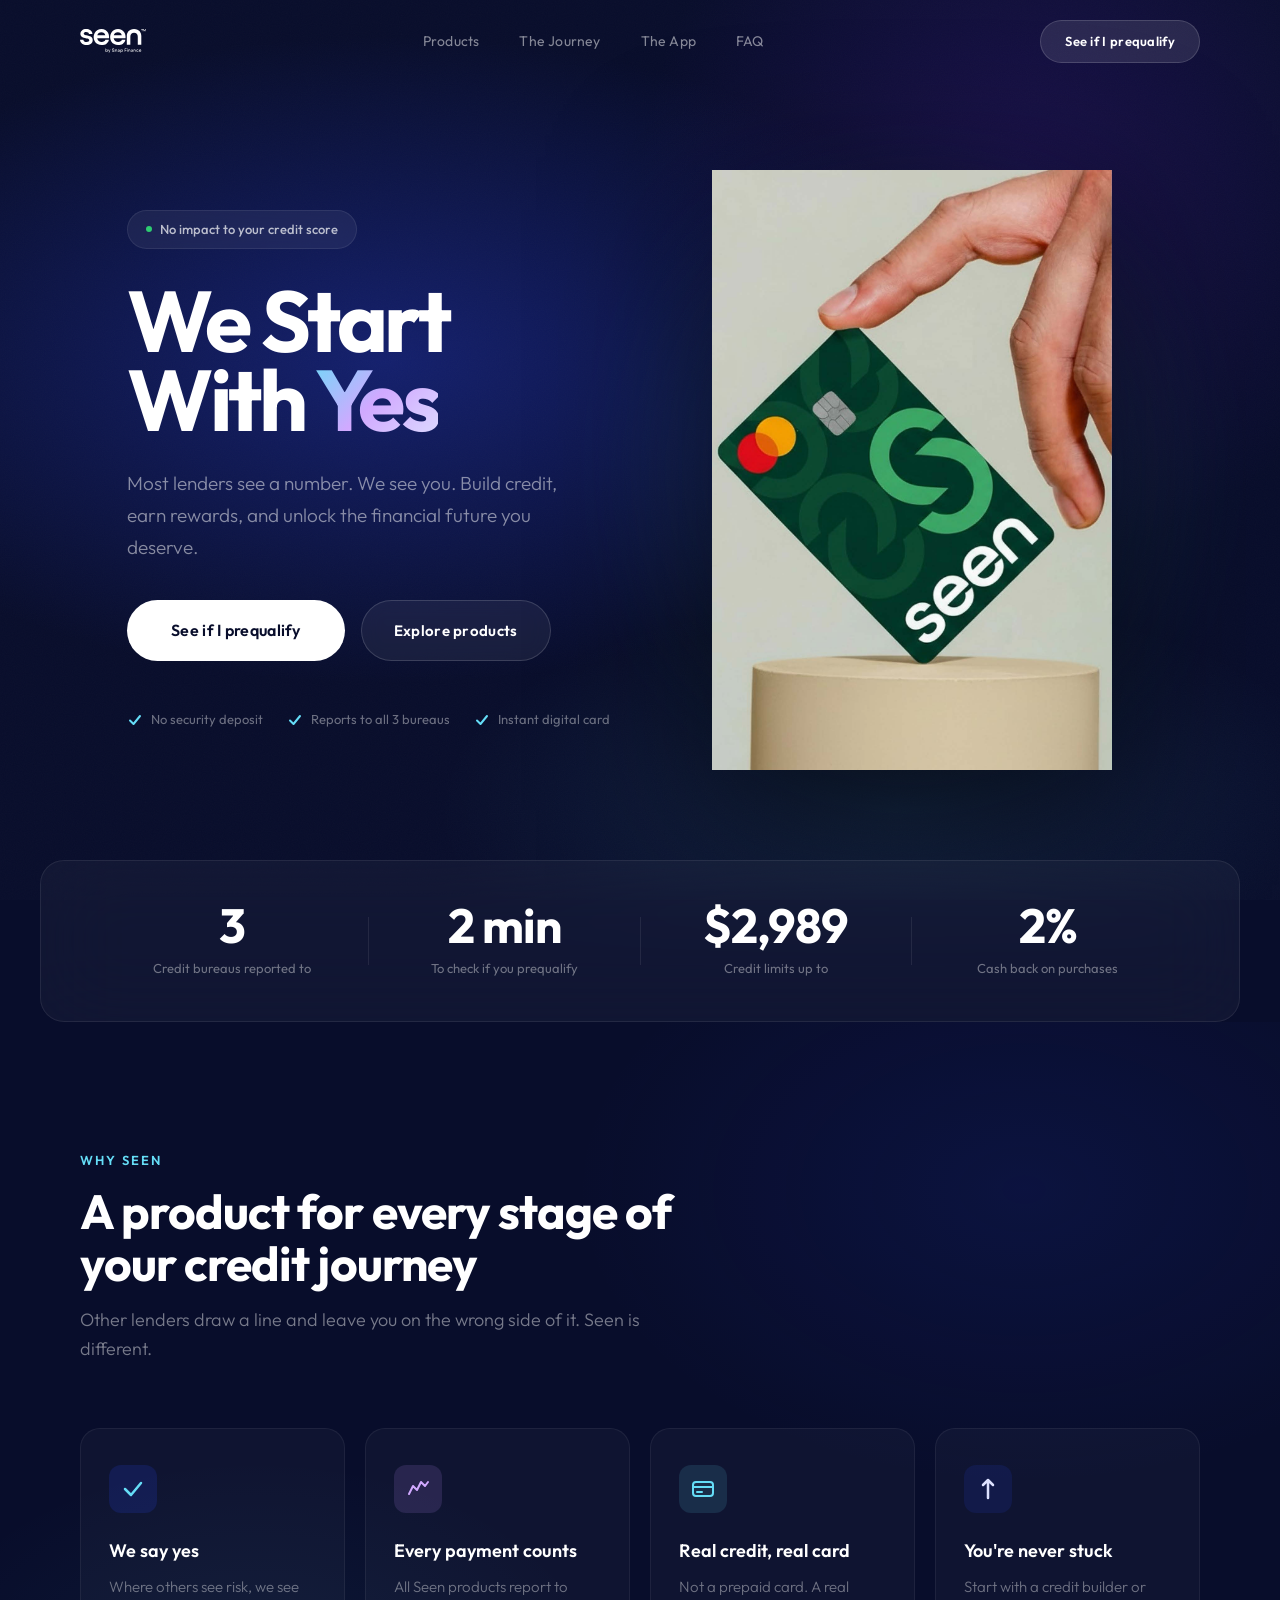
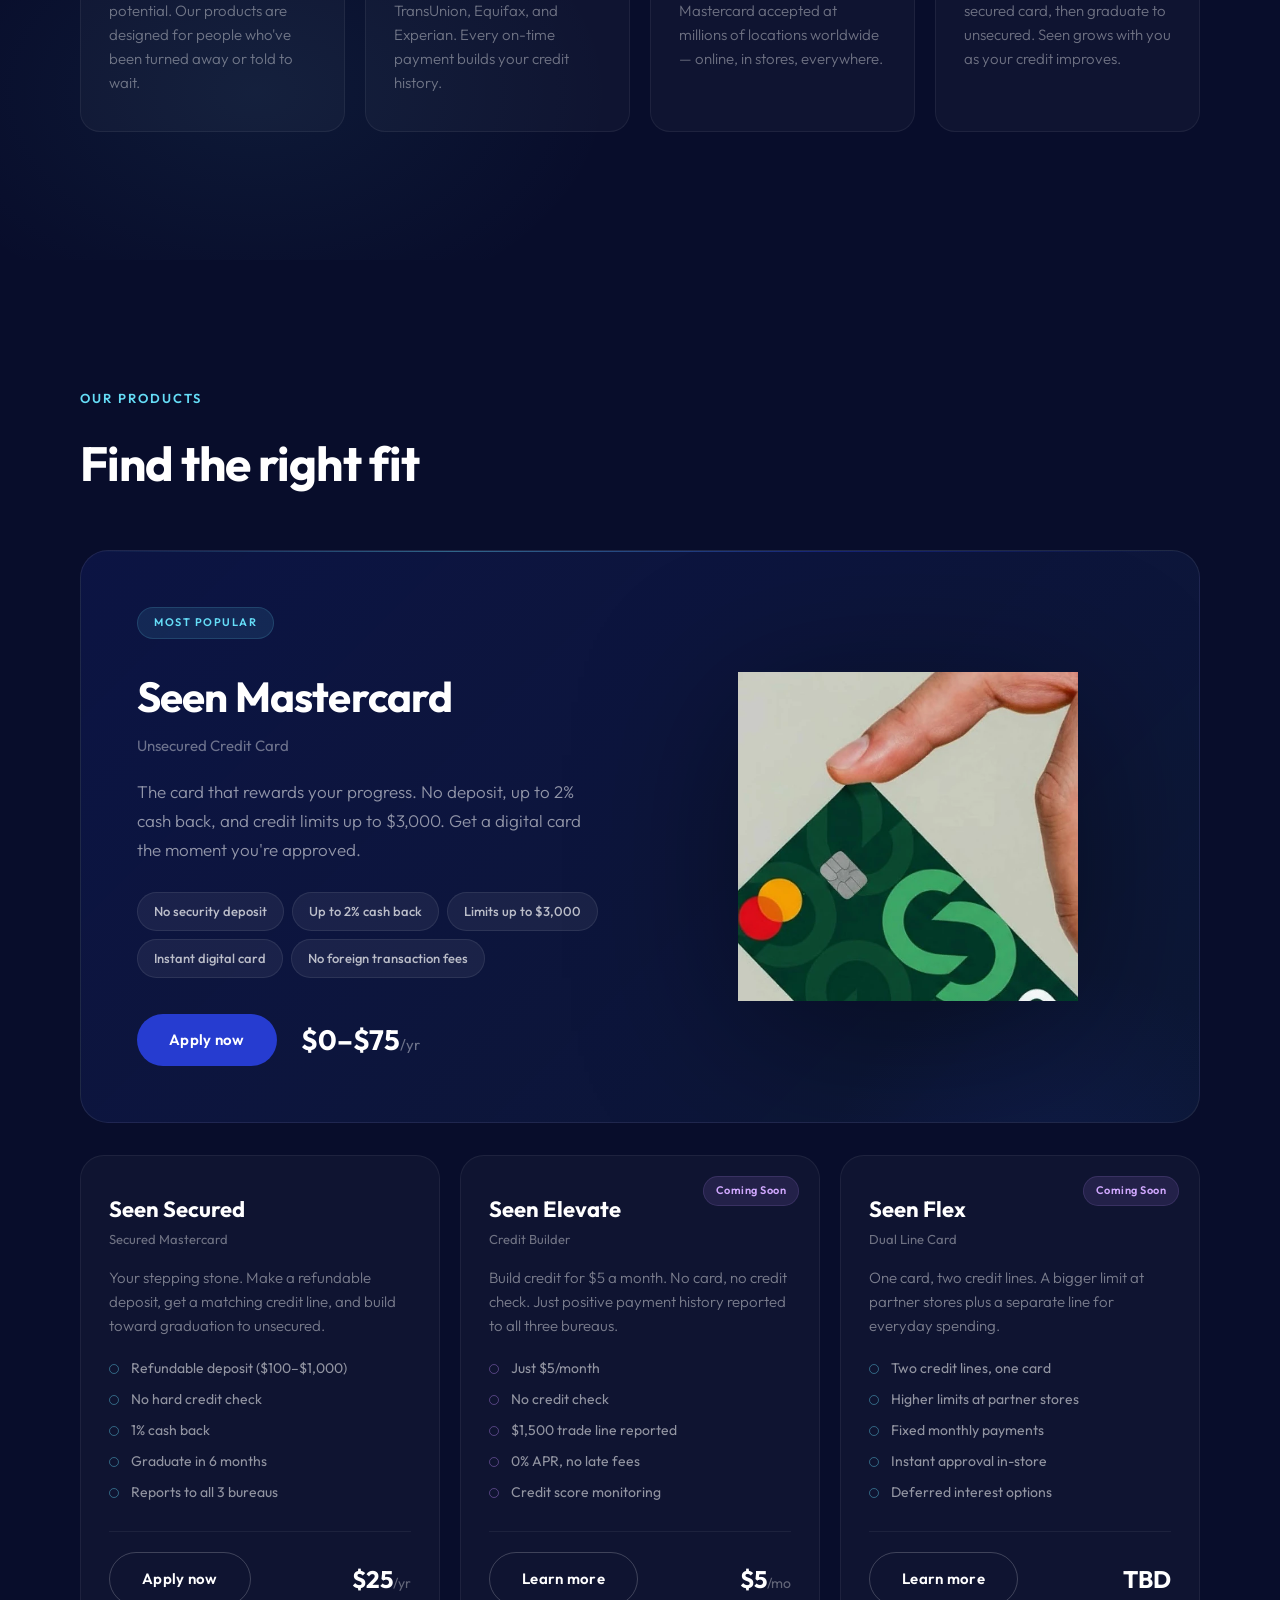
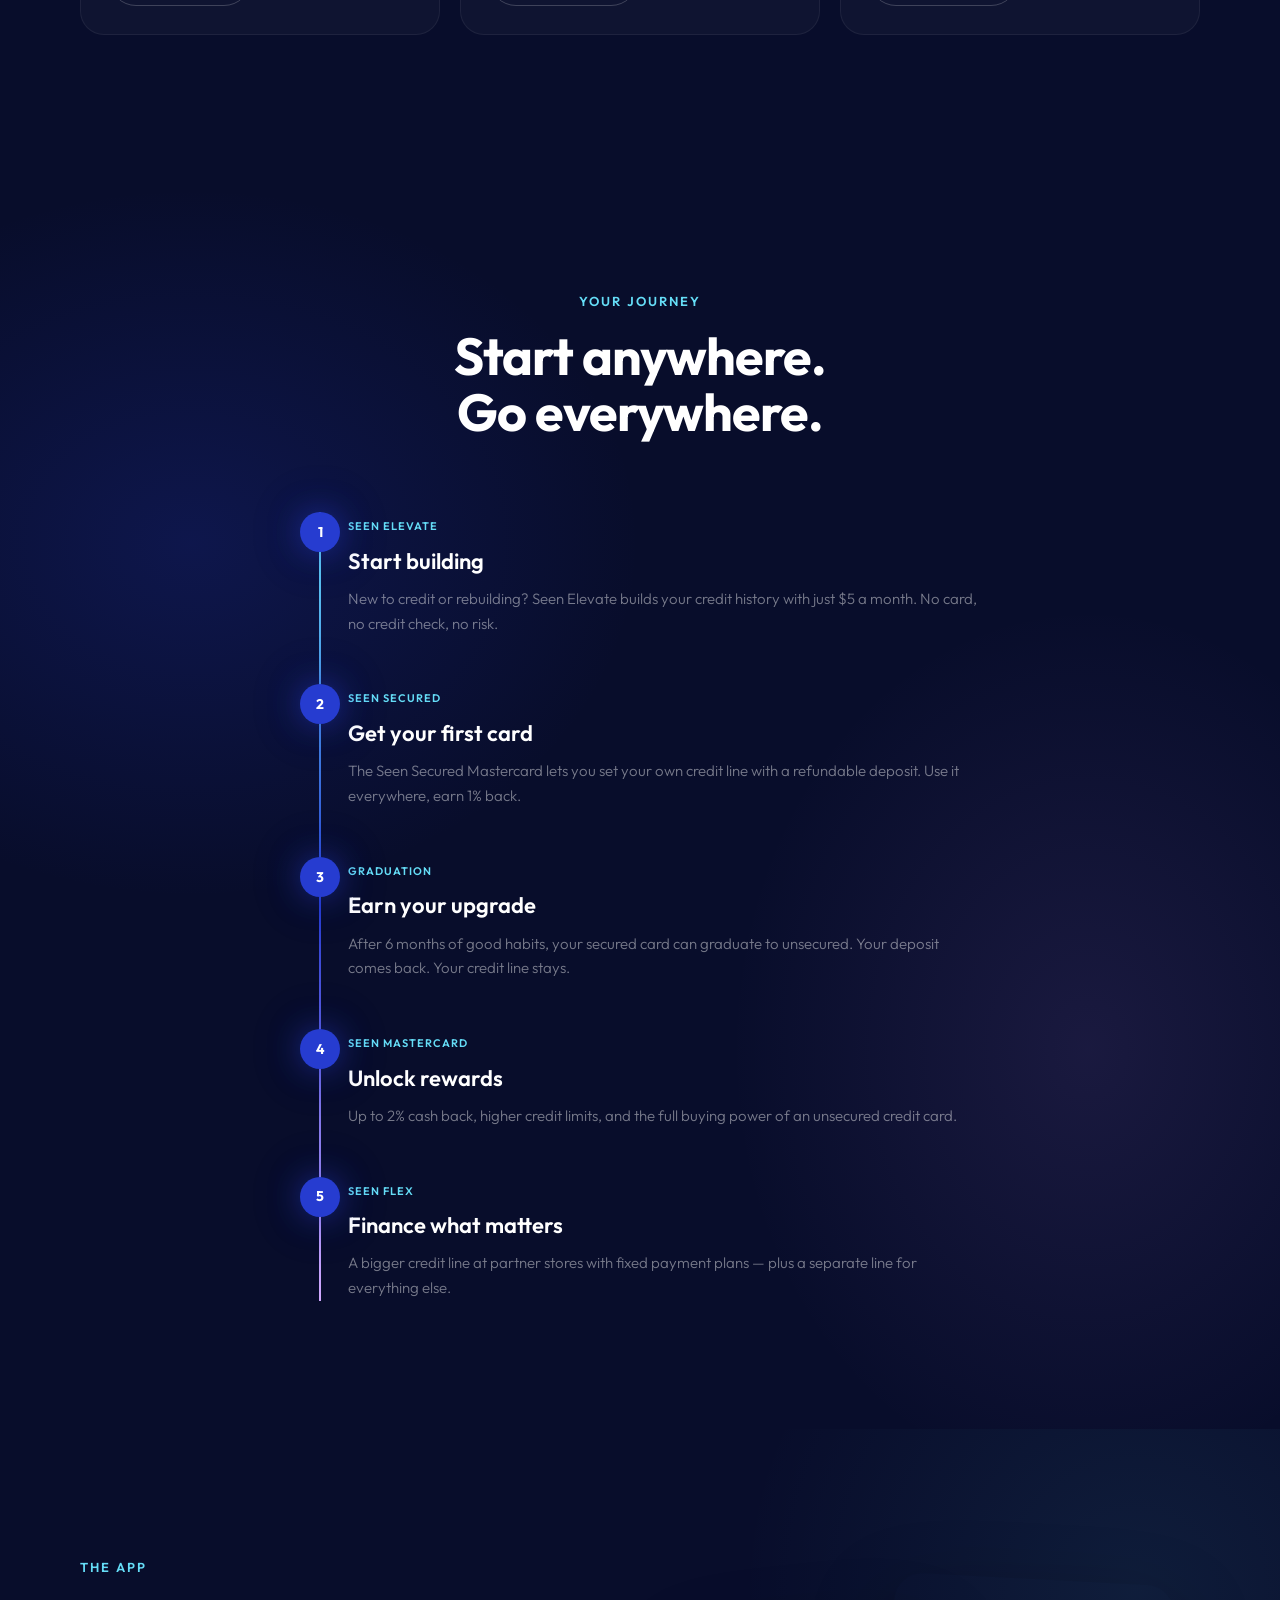
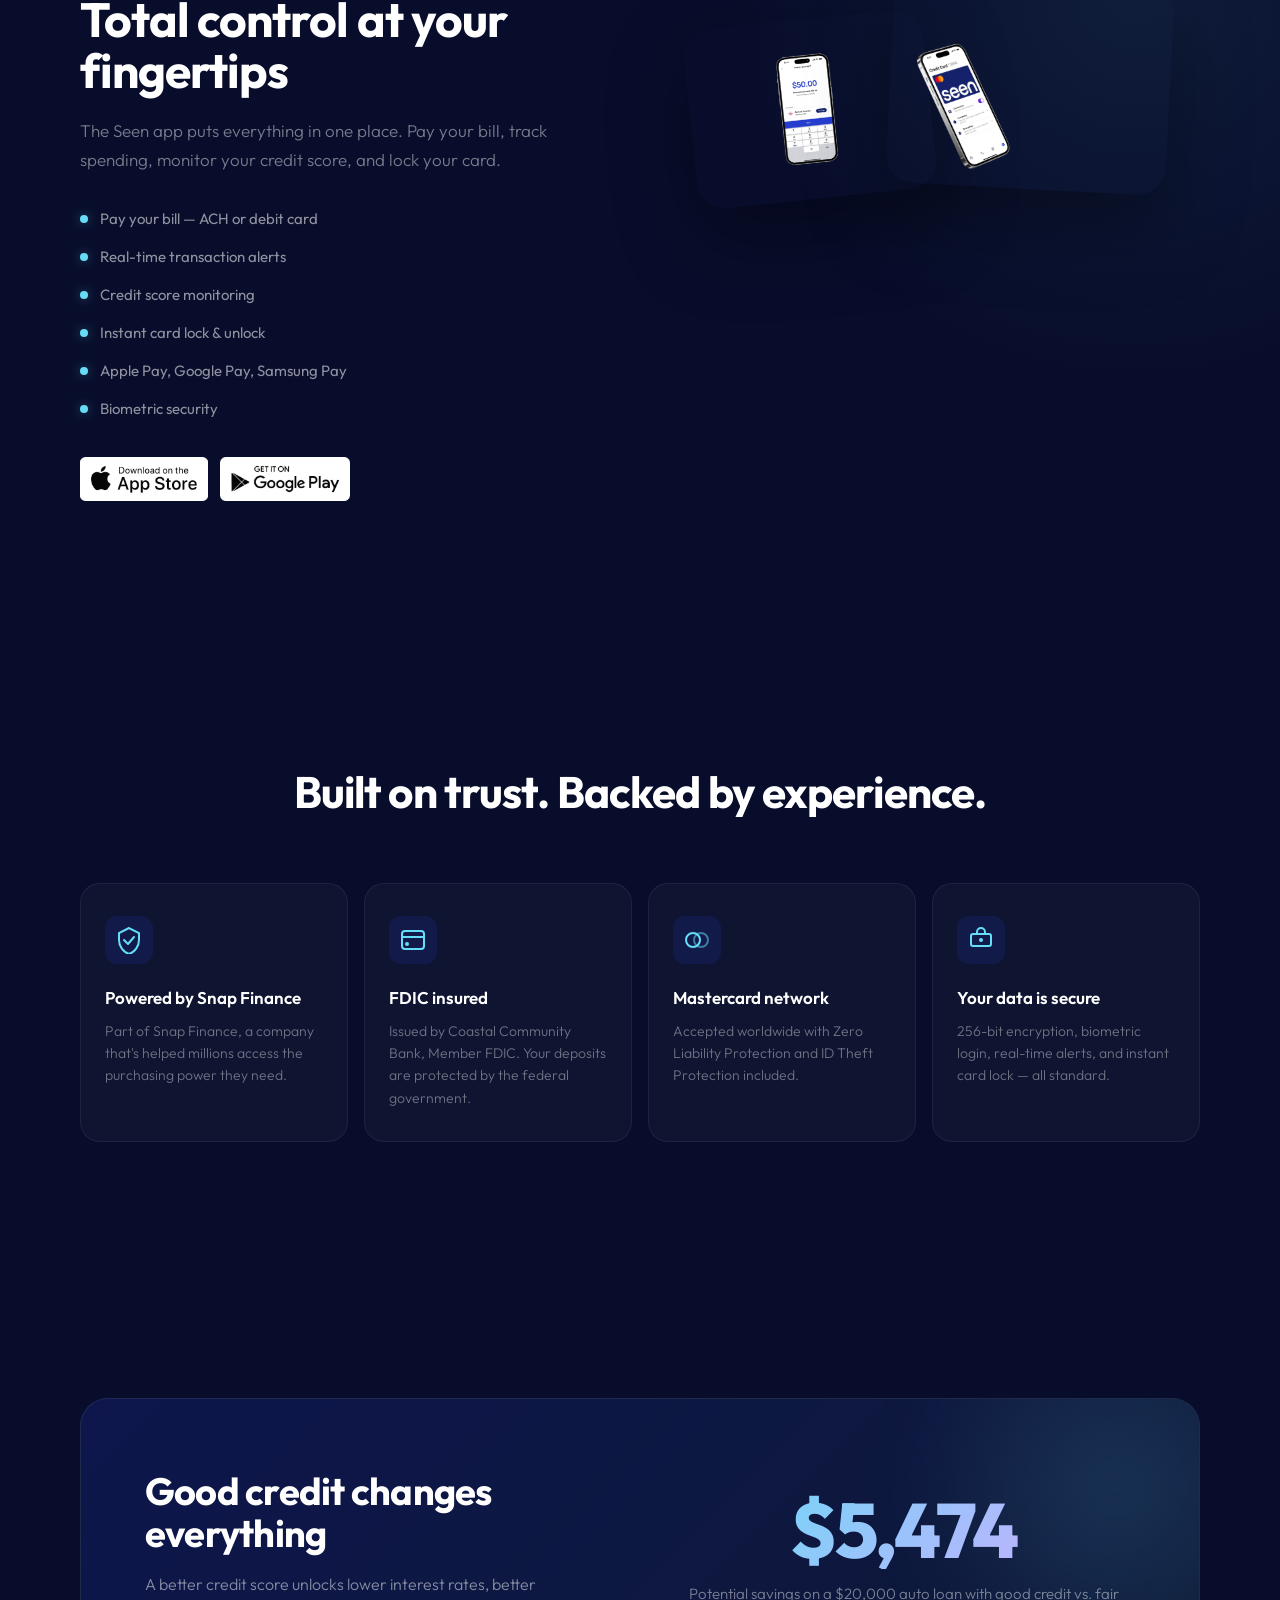
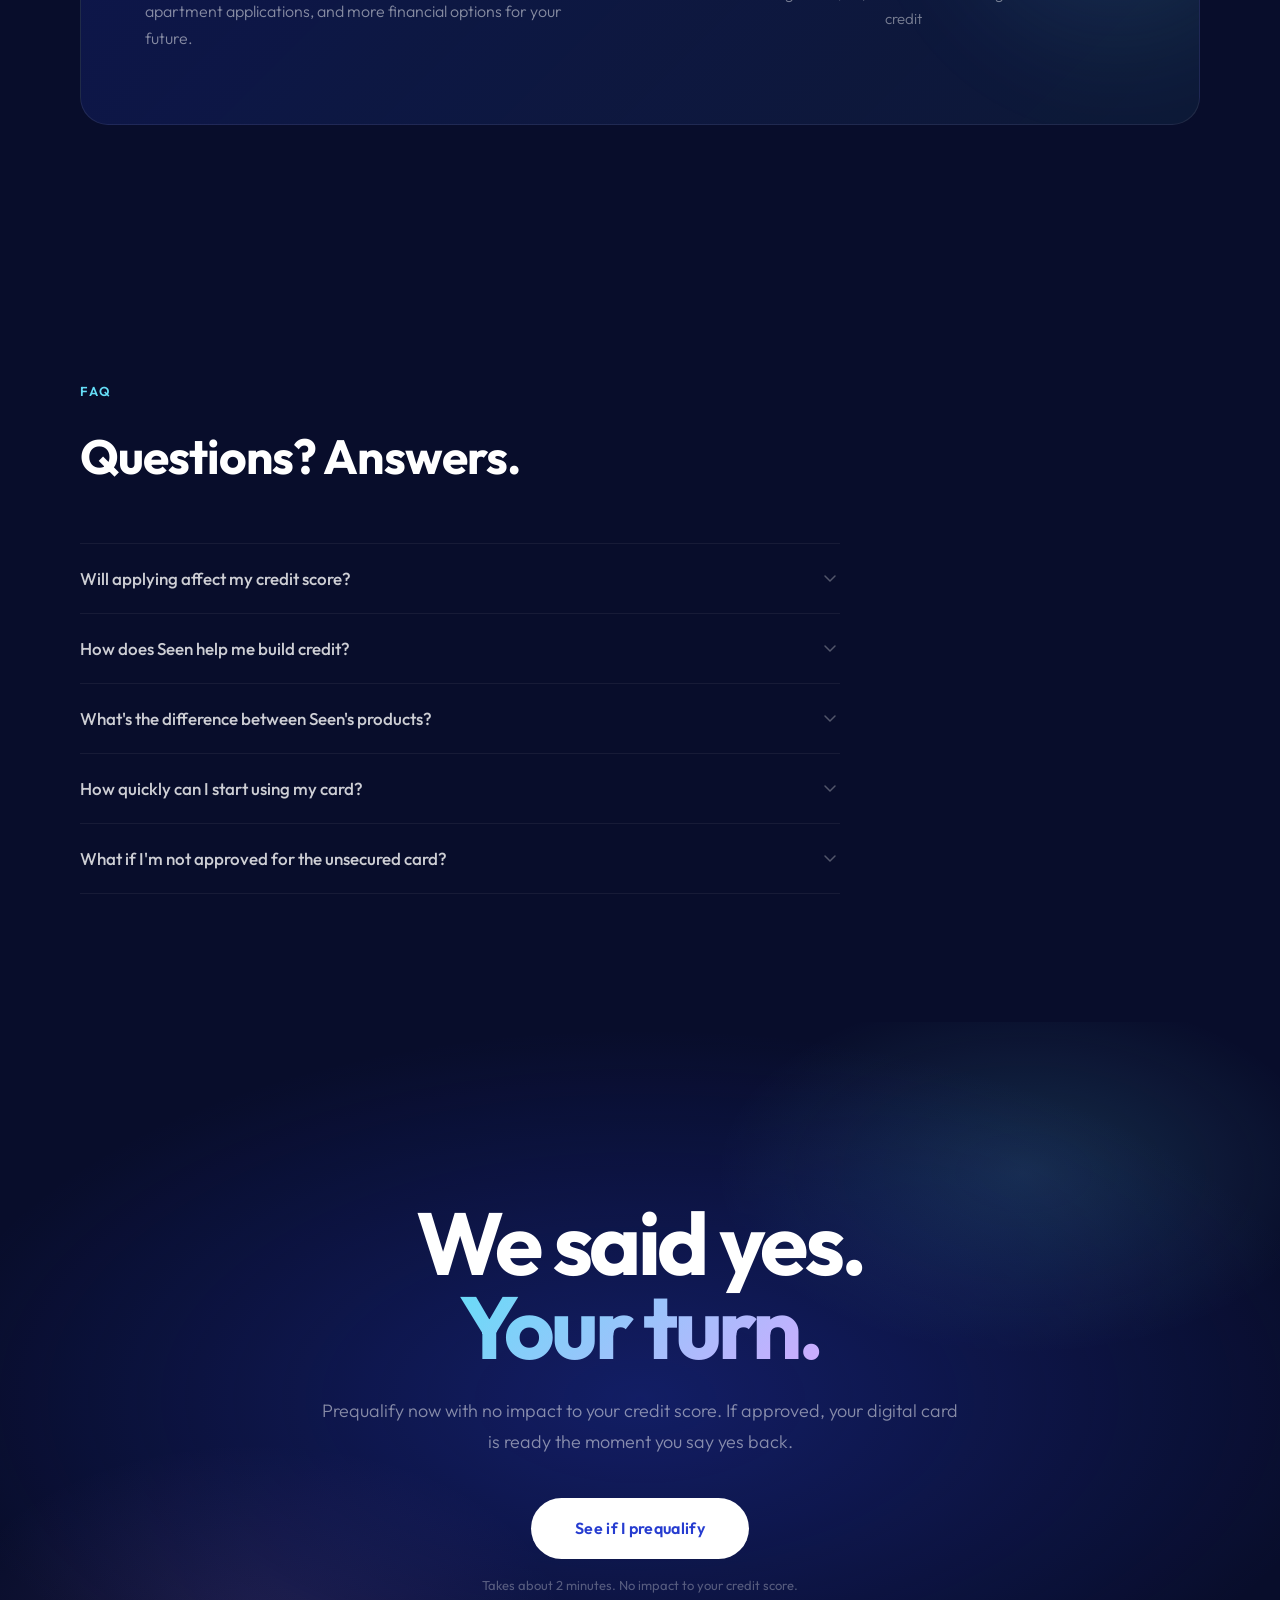
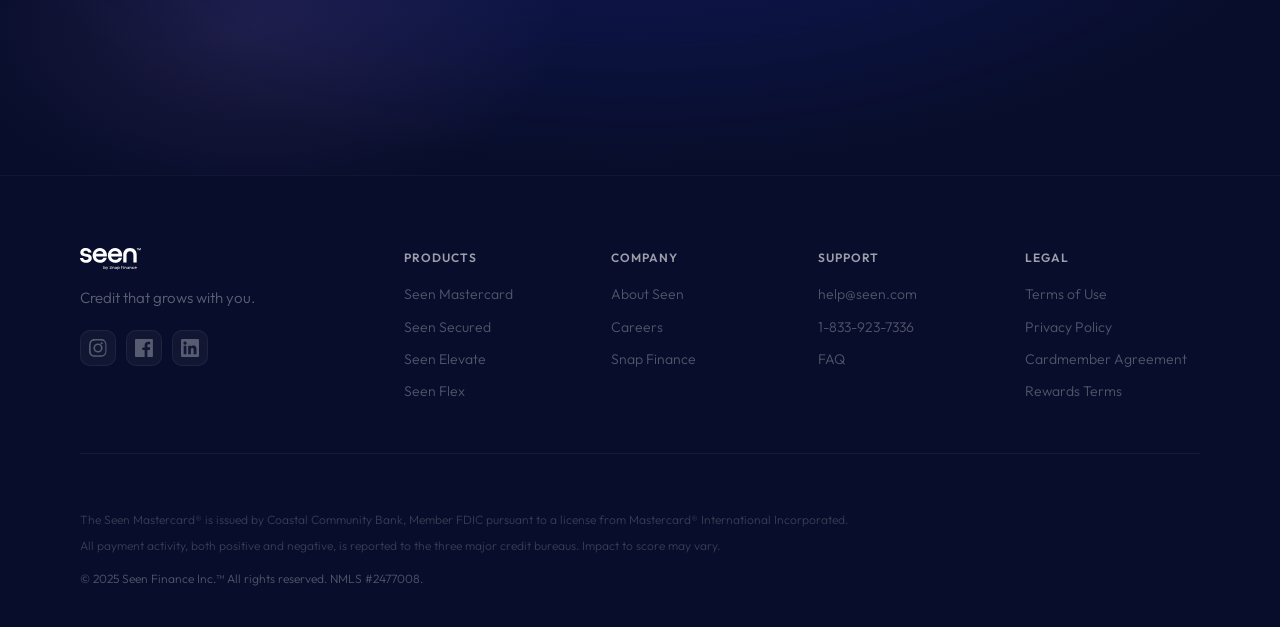
==== v2/index.html @ 249c7417 "Add v1, v2, v3 website explorations" ====
<!DOCTYPE html>
<html lang="en">
<head>
  <meta charset="UTF-8">
  <meta name="viewport" content="width=device-width, initial-scale=1.0">
  <title>Seen | Credit That Grows With You</title>
  <meta name="description" content="Seen starts with yes. Build, rebuild, and grow your credit with products designed for every stage of your journey. Mastercard accepted everywhere.">
  <link rel="icon" href="assets/logo-webclip.webp" type="image/webp">
  <link rel="preconnect" href="https://fonts.googleapis.com">
  <link rel="preconnect" href="https://fonts.gstatic.com" crossorigin>
  <link href="https://fonts.googleapis.com/css2?family=Outfit:wght@300;400;500;600;700;800&display=swap" rel="stylesheet">
  <link rel="stylesheet" href="style.css">
</head>
<body>
  <a href="#main" class="skip-link">Skip to content</a>

  <!-- Navigation -->
  <nav class="nav" role="navigation" aria-label="Main navigation">
    <div class="nav__inner container">
      <a href="/" class="nav__logo" aria-label="Seen Finance home">
        <img src="assets/logo.svg" alt="Seen" class="nav__logo-img">
      </a>
      <div class="nav__links" id="nav-menu" role="menubar">
        <a href="#products" class="nav__link" role="menuitem">Products</a>
        <a href="#journey" class="nav__link" role="menuitem">The Journey</a>
        <a href="#app" class="nav__link" role="menuitem">The App</a>
        <a href="#faq" class="nav__link" role="menuitem">FAQ</a>
      </div>
      <a href="https://app.seen.com/prequalify?utm_medium=organic" class="nav__cta btn btn--small">See if I prequalify</a>
      <button class="nav__burger" id="nav-burger" aria-label="Toggle menu" aria-expanded="false" aria-controls="nav-menu">
        <span></span><span></span><span></span>
      </button>
    </div>
  </nav>

  <main id="main">
    <!-- Hero -->
    <section class="hero" id="hero">
      <div class="hero__bg">
        <div class="hero__gradient"></div>
        <div class="hero__noise"></div>
      </div>
      <div class="hero__content container">
        <div class="hero__text">
          <div class="hero__badge" data-reveal="up">
            <span class="hero__badge-dot"></span>
            No impact to your credit score
          </div>
          <h1 class="hero__title" data-reveal="up" data-reveal-delay="100">
            We Start<br>With <span class="hero__accent">Yes</span>
          </h1>
          <p class="hero__sub" data-reveal="up" data-reveal-delay="200">
            Most lenders see a number. We see you. Build credit, earn rewards, and unlock the financial future you deserve.
          </p>
          <div class="hero__actions" data-reveal="up" data-reveal-delay="300">
            <a href="https://app.seen.com/prequalify?utm_medium=organic" class="btn btn--primary btn--large">See if I prequalify</a>
            <a href="#products" class="btn btn--ghost">Explore products</a>
          </div>
          <div class="hero__proof" data-reveal="fade" data-reveal-delay="500">
            <div class="hero__proof-item">
              <svg width="16" height="16" viewBox="0 0 16 16" fill="none"><path d="M3 8.5l3.5 3.5L13 4" stroke="currentColor" stroke-width="2" stroke-linecap="round" stroke-linejoin="round"/></svg>
              No security deposit
            </div>
            <div class="hero__proof-item">
              <svg width="16" height="16" viewBox="0 0 16 16" fill="none"><path d="M3 8.5l3.5 3.5L13 4" stroke="currentColor" stroke-width="2" stroke-linecap="round" stroke-linejoin="round"/></svg>
              Reports to all 3 bureaus
            </div>
            <div class="hero__proof-item">
              <svg width="16" height="16" viewBox="0 0 16 16" fill="none"><path d="M3 8.5l3.5 3.5L13 4" stroke="currentColor" stroke-width="2" stroke-linecap="round" stroke-linejoin="round"/></svg>
              Instant digital card
            </div>
          </div>
        </div>
        <div class="hero__visual" data-reveal="up" data-reveal-delay="200">
          <div class="hero__card-wrapper">
            <img src="assets/card-hero.png" alt="Seen Mastercard credit card" class="hero__card-img">
            <div class="hero__card-glow"></div>
          </div>
        </div>
      </div>
    </section>

    <!-- Social Proof Bar -->
    <section class="proof-bar">
      <div class="container">
        <div class="proof-bar__inner">
          <div class="proof-bar__item" data-reveal="up" data-reveal-delay="0">
            <span class="proof-bar__number" data-count-target="3">0</span>
            <span class="proof-bar__label">Credit bureaus reported to</span>
          </div>
          <div class="proof-bar__divider"></div>
          <div class="proof-bar__item" data-reveal="up" data-reveal-delay="100">
            <span class="proof-bar__number" data-count-target="2" data-count-suffix=" min">0 min</span>
            <span class="proof-bar__label">To check if you prequalify</span>
          </div>
          <div class="proof-bar__divider"></div>
          <div class="proof-bar__item" data-reveal="up" data-reveal-delay="200">
            <span class="proof-bar__number" data-count-prefix="$" data-count-target="3000" data-count-separator=",">$0</span>
            <span class="proof-bar__label">Credit limits up to</span>
          </div>
          <div class="proof-bar__divider"></div>
          <div class="proof-bar__item" data-reveal="up" data-reveal-delay="300">
            <span class="proof-bar__number" data-count-target="2" data-count-suffix="%">0%</span>
            <span class="proof-bar__label">Cash back on purchases</span>
          </div>
        </div>
      </div>
    </section>

    <!-- Why Seen -->
    <section class="why" id="why">
      <div class="container">
        <div class="why__header" data-reveal="up">
          <p class="label">Why Seen</p>
          <h2 class="why__title">A product for every stage of your credit journey</h2>
          <p class="why__sub">Other lenders draw a line and leave you on the wrong side of it. Seen is different.</p>
        </div>
        <div class="why__grid">
          <div class="why__card" data-reveal="up" data-reveal-delay="0">
            <div class="why__card-icon why__card-icon--1">
              <svg width="24" height="24" viewBox="0 0 24 24" fill="none"><path d="M4 12l6 6L20 6" stroke="currentColor" stroke-width="2.5" stroke-linecap="round" stroke-linejoin="round"/></svg>
            </div>
            <h3>We say yes</h3>
            <p>Where others see risk, we see potential. Our products are designed for people who've been turned away or told to wait.</p>
          </div>
          <div class="why__card" data-reveal="up" data-reveal-delay="80">
            <div class="why__card-icon why__card-icon--2">
              <svg width="24" height="24" viewBox="0 0 24 24" fill="none"><path d="M3 17l4-8 4 4 4-8 4 4 3-4" stroke="currentColor" stroke-width="2" stroke-linecap="round" stroke-linejoin="round"/></svg>
            </div>
            <h3>Every payment counts</h3>
            <p>All Seen products report to TransUnion, Equifax, and Experian. Every on-time payment builds your credit history.</p>
          </div>
          <div class="why__card" data-reveal="up" data-reveal-delay="160">
            <div class="why__card-icon why__card-icon--3">
              <svg width="24" height="24" viewBox="0 0 24 24" fill="none"><rect x="2" y="5" width="20" height="14" rx="3" stroke="currentColor" stroke-width="2"/><path d="M2 10h20" stroke="currentColor" stroke-width="2"/><path d="M6 15h5" stroke="currentColor" stroke-width="2" stroke-linecap="round"/></svg>
            </div>
            <h3>Real credit, real card</h3>
            <p>Not a prepaid card. A real Mastercard accepted at millions of locations worldwide — online, in stores, everywhere.</p>
          </div>
          <div class="why__card" data-reveal="up" data-reveal-delay="240">
            <div class="why__card-icon why__card-icon--4">
              <svg width="24" height="24" viewBox="0 0 24 24" fill="none"><path d="M12 3v18m0-18l-5 5m5-5l5 5" stroke="currentColor" stroke-width="2.5" stroke-linecap="round" stroke-linejoin="round"/></svg>
            </div>
            <h3>You're never stuck</h3>
            <p>Start with a credit builder or secured card, then graduate to unsecured. Seen grows with you as your credit improves.</p>
          </div>
        </div>
      </div>
    </section>

    <!-- Products -->
    <section class="products" id="products">
      <div class="container">
        <div class="products__header" data-reveal="up">
          <p class="label">Our Products</p>
          <h2 class="products__title">Find the right fit</h2>
        </div>

        <!-- Featured Product: Unsecured -->
        <div class="product-feature" data-reveal="up">
          <div class="product-feature__content">
            <span class="product-feature__tag">Most Popular</span>
            <h3 class="product-feature__name">Seen Mastercard</h3>
            <p class="product-feature__type">Unsecured Credit Card</p>
            <p class="product-feature__desc">The card that rewards your progress. No deposit, up to 2% cash back, and credit limits up to $3,000. Get a digital card the moment you're approved.</p>
            <div class="product-feature__pills">
              <span class="pill">No security deposit</span>
              <span class="pill">Up to 2% cash back</span>
              <span class="pill">Limits up to $3,000</span>
              <span class="pill">Instant digital card</span>
              <span class="pill">No foreign transaction fees</span>
            </div>
            <div class="product-feature__cta">
              <a href="https://app.seen.com/prequalify?utm_medium=organic" class="btn btn--blue">Apply now</a>
              <span class="product-feature__price">$0–$75<small>/yr</small></span>
            </div>
          </div>
          <div class="product-feature__visual">
            <img src="assets/card-front.webp" alt="Seen Mastercard" class="product-feature__card-img">
          </div>
        </div>

        <!-- Product Grid -->
        <div class="products__grid">
          <article class="product-card" data-reveal="up" data-reveal-delay="0">
            <div class="product-card__top">
              <h3 class="product-card__name">Seen Secured</h3>
              <p class="product-card__type">Secured Mastercard</p>
            </div>
            <p class="product-card__desc">Your stepping stone. Make a refundable deposit, get a matching credit line, and build toward graduation to unsecured.</p>
            <ul class="product-card__list">
              <li>Refundable deposit ($100–$1,000)</li>
              <li>No hard credit check</li>
              <li>1% cash back</li>
              <li>Graduate in 6 months</li>
              <li>Reports to all 3 bureaus</li>
            </ul>
            <div class="product-card__footer">
              <a href="https://app.seen.com/prequalify?utm_medium=organic" class="btn btn--outline">Apply now</a>
              <span class="product-card__price">$25<small>/yr</small></span>
            </div>
          </article>

          <article class="product-card product-card--accent" data-reveal="up" data-reveal-delay="100">
            <div class="product-card__badge">Coming Soon</div>
            <div class="product-card__top">
              <h3 class="product-card__name">Seen Elevate</h3>
              <p class="product-card__type">Credit Builder</p>
            </div>
            <p class="product-card__desc">Build credit for $5 a month. No card, no credit check. Just positive payment history reported to all three bureaus.</p>
            <ul class="product-card__list">
              <li>Just $5/month</li>
              <li>No credit check</li>
              <li>$1,500 trade line reported</li>
              <li>0% APR, no late fees</li>
              <li>Credit score monitoring</li>
            </ul>
            <div class="product-card__footer">
              <a href="#journey" class="btn btn--outline">Learn more</a>
              <span class="product-card__price">$5<small>/mo</small></span>
            </div>
          </article>

          <article class="product-card" data-reveal="up" data-reveal-delay="200">
            <div class="product-card__badge">Coming Soon</div>
            <div class="product-card__top">
              <h3 class="product-card__name">Seen Flex</h3>
              <p class="product-card__type">Dual Line Card</p>
            </div>
            <p class="product-card__desc">One card, two credit lines. A bigger limit at partner stores plus a separate line for everyday spending.</p>
            <ul class="product-card__list">
              <li>Two credit lines, one card</li>
              <li>Higher limits at partner stores</li>
              <li>Fixed monthly payments</li>
              <li>Instant approval in-store</li>
              <li>Deferred interest options</li>
            </ul>
            <div class="product-card__footer">
              <a href="#journey" class="btn btn--outline">Learn more</a>
              <span class="product-card__price">TBD</span>
            </div>
          </article>
        </div>
      </div>
    </section>

    <!-- Journey -->
    <section class="journey" id="journey">
      <div class="journey__bg"></div>
      <div class="container">
        <div class="journey__header" data-reveal="up">
          <p class="label label--light">Your Journey</p>
          <h2 class="journey__title">Start anywhere.<br>Go everywhere.</h2>
        </div>
        <div class="timeline">
          <div class="timeline__line" id="timeline-line"></div>

          <div class="timeline__step" data-reveal="up" data-reveal-delay="0">
            <div class="timeline__marker"><span>1</span></div>
            <div class="timeline__content">
              <span class="timeline__tag">Seen Elevate</span>
              <h3>Start building</h3>
              <p>New to credit or rebuilding? Seen Elevate builds your credit history with just $5 a month. No card, no credit check, no risk.</p>
            </div>
          </div>

          <div class="timeline__step" data-reveal="up" data-reveal-delay="100">
            <div class="timeline__marker"><span>2</span></div>
            <div class="timeline__content">
              <span class="timeline__tag">Seen Secured</span>
              <h3>Get your first card</h3>
              <p>The Seen Secured Mastercard lets you set your own credit line with a refundable deposit. Use it everywhere, earn 1% back.</p>
            </div>
          </div>

          <div class="timeline__step" data-reveal="up" data-reveal-delay="200">
            <div class="timeline__marker"><span>3</span></div>
            <div class="timeline__content">
              <span class="timeline__tag">Graduation</span>
              <h3>Earn your upgrade</h3>
              <p>After 6 months of good habits, your secured card can graduate to unsecured. Your deposit comes back. Your credit line stays.</p>
            </div>
          </div>

          <div class="timeline__step" data-reveal="up" data-reveal-delay="300">
            <div class="timeline__marker"><span>4</span></div>
            <div class="timeline__content">
              <span class="timeline__tag">Seen Mastercard</span>
              <h3>Unlock rewards</h3>
              <p>Up to 2% cash back, higher credit limits, and the full buying power of an unsecured credit card.</p>
            </div>
          </div>

          <div class="timeline__step" data-reveal="up" data-reveal-delay="400">
            <div class="timeline__marker"><span>5</span></div>
            <div class="timeline__content">
              <span class="timeline__tag">Seen Flex</span>
              <h3>Finance what matters</h3>
              <p>A bigger credit line at partner stores with fixed payment plans — plus a separate line for everything else.</p>
            </div>
          </div>
        </div>
      </div>
    </section>

    <!-- App -->
    <section class="app" id="app">
      <div class="container">
        <div class="app__layout">
          <div class="app__content">
            <p class="label" data-reveal="up">The App</p>
            <h2 class="app__title" data-reveal="up" data-reveal-delay="100">Total control at your fingertips</h2>
            <p class="app__sub" data-reveal="up" data-reveal-delay="150">The Seen app puts everything in one place. Pay your bill, track spending, monitor your credit score, and lock your card.</p>
            <ul class="app__features" data-reveal="up" data-reveal-delay="200">
              <li>Pay your bill — ACH or debit card</li>
              <li>Real-time transaction alerts</li>
              <li>Credit score monitoring</li>
              <li>Instant card lock &amp; unlock</li>
              <li>Apple Pay, Google Pay, Samsung Pay</li>
              <li>Biometric security</li>
            </ul>
            <div class="app__badges" data-reveal="up" data-reveal-delay="250">
              <a href="https://apps.apple.com/us/app/seen-mobile-build-credit/id6451211924" class="app__store-badge">
                <img src="assets/badge-app-store.webp" alt="Download on the App Store" class="app__store-img">
              </a>
              <a href="https://play.google.com/store/apps/details?id=com.seenfinance.app" class="app__store-badge">
                <img src="assets/badge-google-play.webp" alt="Get it on Google Play" class="app__store-img">
              </a>
            </div>
          </div>
          <div class="app__visual" data-reveal="up" data-reveal-delay="200">
            <div class="app__phones">
              <div class="app__phone app__phone--back">
                <img src="assets/app-mobile-2.webp" alt="Seen app credit score screen" class="app__phone-img">
              </div>
              <div class="app__phone app__phone--front">
                <img src="assets/app-mobile-1.webp" alt="Seen app card management" class="app__phone-img">
              </div>
            </div>
          </div>
        </div>
      </div>
    </section>

    <!-- Trust -->
    <section class="trust" id="trust">
      <div class="container">
        <div class="trust__header" data-reveal="up">
          <h2 class="trust__title">Built on trust. Backed by experience.</h2>
        </div>
        <div class="trust__grid">
          <div class="trust__card" data-reveal="up" data-reveal-delay="0">
            <div class="trust__icon">
              <svg width="28" height="28" viewBox="0 0 28 28" fill="none"><path d="M14 2L4 7v7c0 6.3 4.2 12.2 10 14 5.8-1.8 10-7.7 10-14V7L14 2z" stroke="currentColor" stroke-width="2"/><path d="M9 14l4 4 6-7" stroke="currentColor" stroke-width="2" stroke-linecap="round" stroke-linejoin="round"/></svg>
            </div>
            <h3>Powered by Snap Finance</h3>
            <p>Part of Snap Finance, a company that's helped millions access the purchasing power they need.</p>
          </div>
          <div class="trust__card" data-reveal="up" data-reveal-delay="80">
            <div class="trust__icon">
              <svg width="28" height="28" viewBox="0 0 28 28" fill="none"><rect x="3" y="5" width="22" height="18" rx="3" stroke="currentColor" stroke-width="2"/><path d="M3 11h22" stroke="currentColor" stroke-width="2"/><circle cx="8" cy="18" r="2" fill="currentColor"/></svg>
            </div>
            <h3>FDIC insured</h3>
            <p>Issued by Coastal Community Bank, Member FDIC. Your deposits are protected by the federal government.</p>
          </div>
          <div class="trust__card" data-reveal="up" data-reveal-delay="160">
            <div class="trust__icon">
              <svg width="28" height="28" viewBox="0 0 28 28" fill="none"><circle cx="10" cy="14" r="7" stroke="currentColor" stroke-width="2"/><circle cx="18" cy="14" r="7" stroke="currentColor" stroke-width="2" opacity="0.5"/></svg>
            </div>
            <h3>Mastercard network</h3>
            <p>Accepted worldwide with Zero Liability Protection and ID Theft Protection included.</p>
          </div>
          <div class="trust__card" data-reveal="up" data-reveal-delay="240">
            <div class="trust__icon">
              <svg width="28" height="28" viewBox="0 0 28 28" fill="none"><rect x="4" y="8" width="20" height="12" rx="2" stroke="currentColor" stroke-width="2"/><path d="M10 8V6a4 4 0 018 0v2" stroke="currentColor" stroke-width="2"/><circle cx="14" cy="14" r="2" fill="currentColor"/></svg>
            </div>
            <h3>Your data is secure</h3>
            <p>256-bit encryption, biometric login, real-time alerts, and instant card lock — all standard.</p>
          </div>
        </div>
      </div>
    </section>

    <!-- Credit Education -->
    <section class="education">
      <div class="container">
        <div class="education__card" data-reveal="up">
          <div class="education__content">
            <h2 class="education__title">Good credit changes everything</h2>
            <p class="education__text">A better credit score unlocks lower interest rates, better apartment applications, and more financial options for your future.</p>
          </div>
          <div class="education__stat">
            <span class="education__stat-number" data-count-prefix="$" data-count-target="6840" data-count-separator=",">$0</span>
            <span class="education__stat-label">Potential savings on a $20,000 auto loan with good credit vs. fair credit</span>
          </div>
        </div>
      </div>
    </section>

    <!-- FAQ -->
    <section class="faq" id="faq">
      <div class="container">
        <div class="faq__header" data-reveal="up">
          <p class="label">FAQ</p>
          <h2 class="faq__title">Questions? Answers.</h2>
        </div>
        <div class="faq__list">
          <div class="faq-item" data-reveal="up" data-reveal-delay="0">
            <button class="faq-item__trigger" aria-expanded="false">
              <span>Will applying affect my credit score?</span>
              <svg class="faq-item__icon" width="20" height="20" viewBox="0 0 20 20" fill="none"><path d="M5 8l5 5 5-5" stroke="currentColor" stroke-width="1.5" stroke-linecap="round" stroke-linejoin="round"/></svg>
            </button>
            <div class="faq-item__answer">
              <p>No. Checking if you prequalify uses a soft credit pull, which has zero impact on your credit score. A hard inquiry only occurs if you accept an offer and formally apply.</p>
            </div>
          </div>
          <div class="faq-item" data-reveal="up" data-reveal-delay="50">
            <button class="faq-item__trigger" aria-expanded="false">
              <span>How does Seen help me build credit?</span>
              <svg class="faq-item__icon" width="20" height="20" viewBox="0 0 20 20" fill="none"><path d="M5 8l5 5 5-5" stroke="currentColor" stroke-width="1.5" stroke-linecap="round" stroke-linejoin="round"/></svg>
            </button>
            <div class="faq-item__answer">
              <p>Every Seen product reports your payment activity to all three major credit bureaus — TransUnion, Equifax, and Experian. On-time payments build your credit score over time.</p>
            </div>
          </div>
          <div class="faq-item" data-reveal="up" data-reveal-delay="100">
            <button class="faq-item__trigger" aria-expanded="false">
              <span>What's the difference between Seen's products?</span>
              <svg class="faq-item__icon" width="20" height="20" viewBox="0 0 20 20" fill="none"><path d="M5 8l5 5 5-5" stroke="currentColor" stroke-width="1.5" stroke-linecap="round" stroke-linejoin="round"/></svg>
            </button>
            <div class="faq-item__answer">
              <p><strong>Seen Elevate</strong> is a $5/month credit building subscription — no card, no credit check. <strong>Seen Secured</strong> is a Mastercard with a refundable deposit. <strong>Seen Mastercard</strong> is unsecured with up to 2% cash back. <strong>Seen Flex</strong> is a dual-line card with bigger limits at partner stores.</p>
            </div>
          </div>
          <div class="faq-item" data-reveal="up" data-reveal-delay="150">
            <button class="faq-item__trigger" aria-expanded="false">
              <span>How quickly can I start using my card?</span>
              <svg class="faq-item__icon" width="20" height="20" viewBox="0 0 20 20" fill="none"><path d="M5 8l5 5 5-5" stroke="currentColor" stroke-width="1.5" stroke-linecap="round" stroke-linejoin="round"/></svg>
            </button>
            <div class="faq-item__answer">
              <p>If approved for the Seen Mastercard, you get an instant digital card and can start spending the same day. A physical card follows in the mail.</p>
            </div>
          </div>
          <div class="faq-item" data-reveal="up" data-reveal-delay="200">
            <button class="faq-item__trigger" aria-expanded="false">
              <span>What if I'm not approved for the unsecured card?</span>
              <svg class="faq-item__icon" width="20" height="20" viewBox="0 0 20 20" fill="none"><path d="M5 8l5 5 5-5" stroke="currentColor" stroke-width="1.5" stroke-linecap="round" stroke-linejoin="round"/></svg>
            </button>
            <div class="faq-item__answer">
              <p>That's exactly why we built multiple products. You may be offered the Seen Secured card or Seen Elevate credit builder. There's a path forward for everyone.</p>
            </div>
          </div>
        </div>
      </div>
    </section>

    <!-- Final CTA -->
    <section class="cta" id="cta">
      <div class="cta__bg"></div>
      <div class="container">
        <div class="cta__content" data-reveal="up">
          <h2 class="cta__title">We said yes.<br><span>Your turn.</span></h2>
          <p class="cta__sub">Prequalify now with no impact to your credit score. If approved, your digital card is ready the moment you say yes back.</p>
          <a href="https://app.seen.com/prequalify?utm_medium=organic" class="btn btn--white btn--large">See if I prequalify</a>
          <p class="cta__note">Takes about 2 minutes. No impact to your credit score.</p>
        </div>
      </div>
    </section>
  </main>

  <!-- Footer -->
  <footer class="footer">
    <div class="container">
      <div class="footer__top">
        <div class="footer__brand">
          <a href="/" class="footer__logo">
            <img src="assets/logo.svg" alt="Seen" class="footer__logo-img">
          </a>
          <p class="footer__tagline">Credit that grows with you.</p>
          <div class="footer__social">
            <a href="https://www.instagram.com/seenfinance" aria-label="Instagram" class="footer__social-link">
              <svg width="18" height="18" viewBox="0 0 20 20" fill="currentColor"><path d="M10 1.8c2.7 0 3 0 4 .1 1 0 1.5.2 1.9.4.5.2.8.4 1.1.7.3.3.5.7.7 1.1.2.4.3.9.4 1.9 0 1 .1 1.4.1 4s0 3-.1 4c0 1-.2 1.5-.4 1.9-.2.5-.4.8-.7 1.1-.3.3-.7.5-1.1.7-.4.2-.9.3-1.9.4-1 0-1.4.1-4 .1s-3 0-4-.1c-1 0-1.5-.2-1.9-.4-.5-.2-.8-.4-1.1-.7-.3-.3-.5-.7-.7-1.1-.2-.4-.3-.9-.4-1.9 0-1-.1-1.4-.1-4s0-3 .1-4c0-1 .2-1.5.4-1.9.2-.5.4-.8.7-1.1.3-.3.7-.5 1.1-.7.4-.2.9-.3 1.9-.4 1 0 1.4-.1 4-.1zm0-1.8C7.3 0 6.9 0 5.9.1c-1 0-1.7.2-2.3.5C3 .8 2.5 1.2 2 1.7S1 2.8.8 3.4c-.3.6-.4 1.3-.5 2.3C0 6.9 0 7.3 0 10s0 3.1.1 4.1c0 1 .2 1.7.5 2.3.2.6.6 1.1 1.1 1.6s1 .9 1.6 1.1c.6.3 1.3.4 2.3.5 1 0 1.4.1 4.1.1s3.1 0 4.1-.1c1 0 1.7-.2 2.3-.5.6-.2 1.1-.6 1.6-1.1s.9-1 1.1-1.6c.3-.6.4-1.3.5-2.3 0-1 .1-1.4.1-4.1s0-3.1-.1-4.1c0-1-.2-1.7-.5-2.3-.2-.6-.6-1.1-1.1-1.6S17 .8 16.4.6c-.6-.3-1.3-.4-2.3-.5C13.1 0 12.7 0 10 0zm0 4.9a5.1 5.1 0 100 10.2 5.1 5.1 0 000-10.2zm0 8.4a3.3 3.3 0 110-6.6 3.3 3.3 0 010 6.6zm5.3-8.6a1.2 1.2 0 11-2.4 0 1.2 1.2 0 012.4 0z"/></svg>
            </a>
            <a href="https://www.facebook.com/SeenFinance" aria-label="Facebook" class="footer__social-link">
              <svg width="18" height="18" viewBox="0 0 20 20" fill="currentColor"><path d="M18.9 0H1.1C.5 0 0 .5 0 1.1v17.8c0 .6.5 1.1 1.1 1.1h9.6v-7.7H8.1V9.4h2.6V7.1c0-2.6 1.6-4 3.9-4 1.1 0 2 .1 2.3.1v2.7h-1.6c-1.2 0-1.5.6-1.5 1.4v1.9h3l-.4 2.9h-2.6V20h5c.6 0 1.1-.5 1.1-1.1V1.1c0-.6-.5-1.1-1-1.1z"/></svg>
            </a>
            <a href="https://www.linkedin.com/company/seenfinance/" aria-label="LinkedIn" class="footer__social-link">
              <svg width="18" height="18" viewBox="0 0 20 20" fill="currentColor"><path d="M18.5 0h-17C.7 0 0 .7 0 1.5v17c0 .8.7 1.5 1.5 1.5h17c.8 0 1.5-.7 1.5-1.5v-17C20 .7 19.3 0 18.5 0zM6 17H3V7.5h3V17zM4.5 6.3c-1 0-1.8-.8-1.8-1.8s.8-1.7 1.8-1.7 1.8.8 1.8 1.8-.8 1.7-1.8 1.7zM17 17h-3v-4.6c0-1.1 0-2.5-1.5-2.5S11 11.2 11 12.3V17H8V7.5h2.9v1.3c.4-.8 1.4-1.5 2.8-1.5 3 0 3.5 2 3.5 4.5V17z"/></svg>
            </a>
          </div>
        </div>
        <div class="footer__columns">
          <div class="footer__col">
            <h4>Products</h4>
            <a href="#products">Seen Mastercard</a>
            <a href="#products">Seen Secured</a>
            <a href="#products">Seen Elevate</a>
            <a href="#products">Seen Flex</a>
          </div>
          <div class="footer__col">
            <h4>Company</h4>
            <a href="#">About Seen</a>
            <a href="#">Careers</a>
            <a href="https://snapfinance.com/">Snap Finance</a>
          </div>
          <div class="footer__col">
            <h4>Support</h4>
            <a href="mailto:help@seen.com">help@seen.com</a>
            <a href="tel:18339237336">1-833-923-7336</a>
            <a href="#faq">FAQ</a>
          </div>
          <div class="footer__col">
            <h4>Legal</h4>
            <a href="#">Terms of Use</a>
            <a href="#">Privacy Policy</a>
            <a href="#">Cardmember Agreement</a>
            <a href="#">Rewards Terms</a>
          </div>
        </div>
      </div>
      <div class="footer__bottom">
        <p>The Seen Mastercard&reg; is issued by Coastal Community Bank, Member FDIC pursuant to a license from Mastercard&reg; International Incorporated.</p>
        <p>All payment activity, both positive and negative, is reported to the three major credit bureaus. Impact to score may vary.</p>
        <p>&copy; 2025 Seen Finance Inc.&trade; All rights reserved. NMLS #2477008.</p>
      </div>
    </div>
  </footer>

  <script src="main.js" type="module"></script>
</body>
</html>
---- v2/style.css ----
/* ============================================
   SEEN FINANCE — V2 REDESIGN
   Bold, immersive, zero grey cards
   ============================================ */

*, *::before, *::after { margin: 0; padding: 0; box-sizing: border-box; }

:root {
  --brand: #263CD0;
  --brand-dark: #16216B;
  --brand-deep: #080d2b;
  --brand-overlay: #1E30A6;
  --brand-pressed: #2032AF;
  --brand-light: #DDE1FF;
  --brand-0: #EDEFFF;
  --brand-0-2: #F6F7FF;

  --secondary-1: #601FC9;
  --secondary-2: #B786F0;
  --secondary-3: #D1A9FF;
  --secondary-4: #E1CAFF;
  --secondary-5: #F7F1FF;

  --accent-cyan: #65DDF7;
  --accent-periwinkle: #CDDBFF;

  --black: #000000;
  --grey-1: #1C1C1E;
  --grey-2: #444447;
  --grey-3: #73757B;
  --grey-4: #A0A1A8;
  --grey-5: #E7E7ED;
  --grey-6: #F1F1F4;
  --white: #FFFFFF;

  --success: #2ECC71;

  --section-pad: clamp(80px, 10vw, 140px);
  --container-max: 1200px;
  --container-pad: clamp(20px, 4vw, 40px);

  --font: 'Outfit', sans-serif;

  --ease-out: cubic-bezier(0.16, 1, 0.3, 1);
  --ease-spring: cubic-bezier(0.34, 1.56, 0.64, 1);
  --duration: 0.7s;
  --radius: 20px;
  --radius-sm: 12px;
}

html {
  scroll-behavior: smooth;
  -webkit-font-smoothing: antialiased;
  -moz-osx-font-smoothing: grayscale;
}

body {
  font-family: var(--font);
  font-size: 16px;
  line-height: 1.6;
  color: var(--grey-1);
  background: var(--brand-deep);
  overflow-x: hidden;
}

::selection { background: var(--brand); color: var(--white); }
img { max-width: 100%; display: block; }
a { text-decoration: none; color: inherit; }
ul { list-style: none; }

.skip-link {
  position: absolute;
  top: -100px;
  left: 16px;
  background: var(--brand);
  color: var(--white);
  padding: 8px 16px;
  border-radius: 8px;
  z-index: 1000;
  font-size: 14px;
}
.skip-link:focus { top: 16px; }

.container {
  max-width: var(--container-max);
  margin: 0 auto;
  padding: 0 var(--container-pad);
}

/* --- Shared Typography --- */
.label {
  font-size: 13px;
  font-weight: 600;
  letter-spacing: 2px;
  text-transform: uppercase;
  color: var(--accent-cyan);
  margin-bottom: 16px;
}
.label--dark { color: var(--brand); }

/* --- Buttons --- */
.btn {
  display: inline-flex;
  align-items: center;
  justify-content: center;
  font-family: var(--font);
  font-size: 15px;
  font-weight: 600;
  padding: 14px 32px;
  border-radius: 100px;
  border: none;
  cursor: pointer;
  transition: all 0.35s var(--ease-out);
  white-space: nowrap;
  letter-spacing: 0.3px;
}
.btn--primary {
  background: var(--white);
  color: var(--brand-deep);
}
.btn--primary:hover {
  transform: translateY(-2px);
  box-shadow: 0 8px 30px rgba(255, 255, 255, 0.25);
}
.btn--blue {
  background: var(--brand);
  color: var(--white);
}
.btn--blue:hover {
  background: var(--brand-pressed);
  transform: translateY(-2px);
  box-shadow: 0 8px 30px rgba(38, 60, 208, 0.4);
}
.btn--ghost {
  background: rgba(255,255,255,0.06);
  color: var(--white);
  border: 1.5px solid rgba(255,255,255,0.15);
  backdrop-filter: blur(10px);
}
.btn--ghost:hover {
  border-color: rgba(255,255,255,0.4);
  background: rgba(255,255,255,0.1);
}
.btn--outline {
  background: transparent;
  color: var(--white);
  border: 1.5px solid rgba(255,255,255,0.2);
}
.btn--outline:hover {
  background: var(--white);
  color: var(--brand-deep);
  border-color: var(--white);
  transform: translateY(-2px);
}
.btn--white {
  background: var(--white);
  color: var(--brand);
}
.btn--white:hover {
  transform: translateY(-2px);
  box-shadow: 0 12px 40px rgba(255,255,255,0.3);
}
.btn--large { padding: 18px 44px; font-size: 16px; }
.btn--small { padding: 10px 24px; font-size: 13px; }

/* --- Scroll Reveal --- */
[data-reveal] {
  opacity: 0;
  transition: opacity var(--duration) var(--ease-out), transform var(--duration) var(--ease-out);
}
[data-reveal="up"] { transform: translateY(50px); }
[data-reveal="left"] { transform: translateX(-50px); }
[data-reveal="right"] { transform: translateX(50px); }
[data-reveal="fade"] { transform: none; }
[data-reveal].revealed {
  opacity: 1;
  transform: translate(0);
}

/* ============================================
   NAVIGATION
   ============================================ */
.nav {
  position: fixed;
  top: 0;
  left: 0;
  right: 0;
  z-index: 100;
  padding: 20px 0;
  transition: all 0.4s var(--ease-out);
}
.nav.scrolled {
  background: rgba(8, 13, 43, 0.92);
  backdrop-filter: blur(24px);
  -webkit-backdrop-filter: blur(24px);
  padding: 12px 0;
  border-bottom: 1px solid rgba(255,255,255,0.05);
}
.nav__inner {
  display: flex;
  align-items: center;
  justify-content: space-between;
}
.nav__logo { display: flex; align-items: center; }
.nav__logo-img {
  height: 24px;
  width: auto;
  color: var(--white);
  filter: brightness(0) invert(1);
}
.nav__links {
  display: flex;
  gap: 40px;
}
.nav__link {
  font-size: 14px;
  font-weight: 400;
  color: rgba(255,255,255,0.5);
  transition: color 0.3s;
  letter-spacing: 0.2px;
}
.nav__link:hover { color: var(--white); }
.nav__cta {
  background: rgba(255,255,255,0.1);
  color: var(--white);
  border: 1px solid rgba(255,255,255,0.15);
}
.nav__cta:hover { background: rgba(255,255,255,0.18); border-color: rgba(255,255,255,0.3); }
.nav__burger {
  display: none;
  flex-direction: column;
  gap: 5px;
  background: none;
  border: none;
  cursor: pointer;
  padding: 4px;
}
.nav__burger span {
  width: 24px;
  height: 2px;
  background: var(--white);
  border-radius: 2px;
  transition: all 0.3s var(--ease-out);
}
.nav__burger.active span:nth-child(1) { transform: rotate(45deg) translate(5px, 5px); }
.nav__burger.active span:nth-child(2) { opacity: 0; }
.nav__burger.active span:nth-child(3) { transform: rotate(-45deg) translate(5px, -5px); }

/* ============================================
   HERO
   ============================================ */
.hero {
  position: relative;
  min-height: 100vh;
  display: flex;
  align-items: center;
  overflow: hidden;
  padding: 120px 0 80px;
}
.hero__bg {
  position: absolute;
  inset: 0;
}
.hero__gradient {
  position: absolute;
  inset: 0;
  background:
    radial-gradient(ellipse 80% 60% at 30% 40%, rgba(38, 60, 208, 0.4) 0%, transparent 60%),
    radial-gradient(ellipse 50% 70% at 80% 20%, rgba(96, 31, 201, 0.2) 0%, transparent 60%),
    radial-gradient(ellipse 60% 40% at 70% 90%, rgba(101, 221, 247, 0.1) 0%, transparent 60%);
}
.hero__noise {
  position: absolute;
  inset: 0;
  opacity: 0.025;
  background-image: url("data:image/svg+xml,%3Csvg viewBox='0 0 256 256' xmlns='http://www.w3.org/2000/svg'%3E%3Cfilter id='noise'%3E%3CfeTurbulence type='fractalNoise' baseFrequency='0.9' numOctaves='4' stitchTiles='stitch'/%3E%3C/filter%3E%3Crect width='100%25' height='100%25' filter='url(%23noise)'/%3E%3C/svg%3E");
  background-repeat: repeat;
  background-size: 256px;
}

.hero__content {
  position: relative;
  z-index: 2;
  display: grid;
  grid-template-columns: 1fr 1fr;
  gap: 60px;
  align-items: center;
}
.hero__badge {
  display: inline-flex;
  align-items: center;
  gap: 8px;
  font-size: 13px;
  font-weight: 500;
  color: rgba(255,255,255,0.7);
  background: rgba(255,255,255,0.06);
  border: 1px solid rgba(255,255,255,0.08);
  border-radius: 100px;
  padding: 8px 18px;
  margin-bottom: 32px;
  backdrop-filter: blur(10px);
}
.hero__badge-dot {
  width: 6px;
  height: 6px;
  border-radius: 50%;
  background: var(--success);
  animation: pulse 2s ease-in-out infinite;
}
@keyframes pulse {
  0%, 100% { opacity: 1; box-shadow: 0 0 0 0 rgba(46, 204, 113, 0.4); }
  50% { opacity: 0.7; box-shadow: 0 0 0 6px rgba(46, 204, 113, 0); }
}

.hero__title {
  font-size: clamp(48px, 7vw, 86px);
  font-weight: 700;
  line-height: 0.92;
  color: var(--white);
  letter-spacing: -0.04em;
  margin-bottom: 28px;
}
.hero__accent {
  background: linear-gradient(135deg, var(--accent-cyan), var(--secondary-3), var(--brand-light));
  -webkit-background-clip: text;
  -webkit-text-fill-color: transparent;
  background-clip: text;
}
.hero__sub {
  font-size: clamp(16px, 1.8vw, 19px);
  color: rgba(255,255,255,0.5);
  max-width: 460px;
  line-height: 1.7;
  margin-bottom: 36px;
  font-weight: 300;
}
.hero__actions {
  display: flex;
  gap: 16px;
  flex-wrap: wrap;
  margin-bottom: 48px;
}
.hero__proof {
  display: flex;
  gap: 24px;
  flex-wrap: wrap;
}
.hero__proof-item {
  display: flex;
  align-items: center;
  gap: 8px;
  font-size: 13px;
  font-weight: 400;
  color: rgba(255,255,255,0.4);
}
.hero__proof-item svg { color: var(--accent-cyan); flex-shrink: 0; }

.hero__visual {
  display: flex;
  justify-content: center;
  align-items: center;
}
.hero__card-wrapper {
  position: relative;
  width: 400px;
  animation: heroFloat 6s ease-in-out infinite;
}
@keyframes heroFloat {
  0%, 100% { transform: translateY(0) rotate(0deg); }
  50% { transform: translateY(-18px) rotate(1.5deg); }
}
.hero__card-img {
  width: 100%;
  height: auto;
  filter: drop-shadow(0 40px 80px rgba(0, 0, 0, 0.6));
}
.hero__card-glow {
  position: absolute;
  width: 140%;
  height: 140%;
  top: -20%;
  left: -20%;
  border-radius: 50%;
  background: radial-gradient(circle, rgba(38, 60, 208, 0.3) 0%, rgba(101, 221, 247, 0.08) 40%, transparent 65%);
  filter: blur(50px);
  z-index: -1;
}

/* ============================================
   PROOF BAR — floating glass strip
   ============================================ */
.proof-bar {
  position: relative;
  z-index: 3;
  margin-top: -40px;
  padding: 0 var(--container-pad);
}
.proof-bar .container {
  padding: 0;
}
.proof-bar__inner {
  display: flex;
  align-items: center;
  justify-content: space-between;
  padding: 40px 56px;
  background: rgba(255,255,255,0.04);
  border: 1px solid rgba(255,255,255,0.08);
  border-radius: 24px;
  backdrop-filter: blur(40px);
  -webkit-backdrop-filter: blur(40px);
  max-width: var(--container-max);
  margin: 0 auto;
}
.proof-bar__item { text-align: center; flex: 1; }
.proof-bar__number {
  display: block;
  font-size: clamp(32px, 4vw, 48px);
  font-weight: 700;
  color: var(--white);
  letter-spacing: -0.02em;
  line-height: 1;
  margin-bottom: 6px;
}
.proof-bar__label {
  font-size: 13px;
  color: rgba(255,255,255,0.4);
  font-weight: 400;
}
.proof-bar__divider {
  width: 1px;
  height: 48px;
  background: rgba(255,255,255,0.08);
  flex-shrink: 0;
}

/* ============================================
   WHY SEEN — dark with glowing icon cards
   ============================================ */
.why {
  padding: var(--section-pad) 0;
  position: relative;
}
.why::before {
  content: '';
  position: absolute;
  inset: 0;
  background:
    radial-gradient(ellipse 50% 50% at 80% 20%, rgba(38, 60, 208, 0.12) 0%, transparent 70%),
    radial-gradient(ellipse 40% 40% at 20% 80%, rgba(101, 221, 247, 0.06) 0%, transparent 70%);
  pointer-events: none;
}
.why__header {
  max-width: 600px;
  margin-bottom: 64px;
  position: relative;
}
.why__title {
  font-size: clamp(30px, 4.5vw, 48px);
  font-weight: 700;
  line-height: 1.08;
  color: var(--white);
  letter-spacing: -0.02em;
  margin-bottom: 16px;
}
.why__sub {
  font-size: 18px;
  color: rgba(255,255,255,0.45);
  line-height: 1.6;
  font-weight: 300;
}
.why__grid {
  display: grid;
  grid-template-columns: repeat(4, 1fr);
  gap: 20px;
  position: relative;
}
.why__card {
  padding: 36px 28px;
  border-radius: var(--radius);
  background: rgba(255,255,255,0.03);
  border: 1px solid rgba(255,255,255,0.06);
  transition: all 0.5s var(--ease-out);
  position: relative;
  overflow: hidden;
}
.why__card::before {
  content: '';
  position: absolute;
  inset: 0;
  border-radius: var(--radius);
  background: radial-gradient(circle at 30% 0%, rgba(38, 60, 208, 0.15) 0%, transparent 60%);
  opacity: 0;
  transition: opacity 0.5s var(--ease-out);
}
.why__card:hover {
  border-color: rgba(255,255,255,0.12);
  transform: translateY(-6px);
  box-shadow: 0 20px 60px rgba(0, 0, 0, 0.3);
}
.why__card:hover::before { opacity: 1; }

.why__card-icon {
  width: 48px;
  height: 48px;
  border-radius: var(--radius-sm);
  display: flex;
  align-items: center;
  justify-content: center;
  margin-bottom: 24px;
  position: relative;
}
.why__card-icon--1 { background: rgba(38, 60, 208, 0.2); color: var(--accent-cyan); }
.why__card-icon--2 { background: rgba(183, 134, 240, 0.15); color: var(--secondary-3); }
.why__card-icon--3 { background: rgba(101, 221, 247, 0.12); color: var(--accent-cyan); }
.why__card-icon--4 { background: rgba(38, 60, 208, 0.15); color: var(--brand-light); }

.why__card h3 {
  font-size: 18px;
  font-weight: 600;
  color: var(--white);
  margin-bottom: 10px;
  position: relative;
}
.why__card p {
  font-size: 15px;
  color: rgba(255,255,255,0.4);
  line-height: 1.6;
  font-weight: 300;
  position: relative;
}

/* ============================================
   PRODUCTS
   ============================================ */
.products {
  padding: var(--section-pad) 0;
  position: relative;
}
.products__header {
  margin-bottom: 48px;
}
.products__title {
  font-size: clamp(30px, 4.5vw, 48px);
  font-weight: 700;
  color: var(--white);
  letter-spacing: -0.02em;
}

/* Featured Product */
.product-feature {
  display: grid;
  grid-template-columns: 1fr 1fr;
  gap: 64px;
  align-items: center;
  background: linear-gradient(135deg, rgba(38, 60, 208, 0.15) 0%, rgba(101, 221, 247, 0.05) 100%);
  border: 1px solid rgba(255,255,255,0.08);
  border-radius: 28px;
  padding: 56px;
  margin-bottom: 32px;
  overflow: hidden;
  position: relative;
}
.product-feature::before {
  content: '';
  position: absolute;
  top: 0;
  left: 0;
  right: 0;
  height: 1px;
  background: linear-gradient(90deg, transparent, rgba(101, 221, 247, 0.4), rgba(38, 60, 208, 0.4), transparent);
}
.product-feature::after {
  content: '';
  position: absolute;
  width: 500px;
  height: 500px;
  border-radius: 50%;
  background: radial-gradient(circle, rgba(38, 60, 208, 0.12) 0%, transparent 70%);
  bottom: -60%;
  right: -10%;
  pointer-events: none;
}
.product-feature__tag {
  display: inline-block;
  font-size: 11px;
  font-weight: 600;
  letter-spacing: 1.5px;
  text-transform: uppercase;
  color: var(--accent-cyan);
  background: rgba(101, 221, 247, 0.1);
  border: 1px solid rgba(101, 221, 247, 0.15);
  padding: 6px 16px;
  border-radius: 100px;
  margin-bottom: 24px;
}
.product-feature__name {
  font-size: clamp(28px, 3.5vw, 42px);
  font-weight: 700;
  color: var(--white);
  letter-spacing: -0.02em;
  margin-bottom: 4px;
}
.product-feature__type {
  font-size: 15px;
  color: rgba(255,255,255,0.4);
  font-weight: 400;
  margin-bottom: 20px;
}
.product-feature__desc {
  font-size: 17px;
  color: rgba(255,255,255,0.55);
  line-height: 1.7;
  margin-bottom: 28px;
  font-weight: 300;
}
.product-feature__pills {
  display: flex;
  flex-wrap: wrap;
  gap: 8px;
  margin-bottom: 36px;
}
.pill {
  display: inline-block;
  font-size: 13px;
  font-weight: 500;
  padding: 8px 16px;
  border-radius: 100px;
  background: rgba(255,255,255,0.06);
  color: rgba(255,255,255,0.7);
  border: 1px solid rgba(255,255,255,0.08);
}
.product-feature__cta {
  display: flex;
  align-items: center;
  gap: 24px;
  position: relative;
}
.product-feature__price {
  font-size: 28px;
  font-weight: 700;
  color: var(--white);
}
.product-feature__price small {
  font-size: 15px;
  font-weight: 400;
  color: rgba(255,255,255,0.4);
}
.product-feature__visual {
  display: flex;
  justify-content: center;
  align-items: center;
  padding: 20px;
  position: relative;
}
.product-feature__card-img {
  max-width: 340px;
  width: 100%;
  filter: drop-shadow(0 30px 80px rgba(0, 0, 0, 0.4));
  transition: transform 0.6s var(--ease-out);
}
.product-feature:hover .product-feature__card-img {
  transform: scale(1.04) rotate(-2deg);
}

/* Product Cards Grid */
.products__grid {
  display: grid;
  grid-template-columns: repeat(3, 1fr);
  gap: 20px;
}
.product-card {
  position: relative;
  background: rgba(255,255,255,0.03);
  border-radius: 24px;
  padding: 36px 28px 28px;
  border: 1px solid rgba(255,255,255,0.06);
  transition: all 0.5s var(--ease-out);
  display: flex;
  flex-direction: column;
  overflow: hidden;
}
.product-card::before {
  content: '';
  position: absolute;
  inset: 0;
  border-radius: 24px;
  background: radial-gradient(ellipse at 50% 0%, rgba(38, 60, 208, 0.1) 0%, transparent 60%);
  opacity: 0;
  transition: opacity 0.5s;
}
.product-card:hover {
  transform: translateY(-6px);
  border-color: rgba(255,255,255,0.12);
  box-shadow: 0 24px 60px rgba(0, 0, 0, 0.3);
}
.product-card:hover::before { opacity: 1; }

.product-card__badge {
  position: absolute;
  top: 20px;
  right: 20px;
  font-size: 11px;
  font-weight: 600;
  letter-spacing: 0.5px;
  padding: 5px 12px;
  border-radius: 100px;
  background: rgba(183, 134, 240, 0.12);
  color: var(--secondary-3);
  border: 1px solid rgba(183, 134, 240, 0.15);
}
.product-card__top { margin-bottom: 16px; position: relative; }
.product-card__name {
  font-size: 22px;
  font-weight: 700;
  color: var(--white);
  margin-bottom: 2px;
}
.product-card__type {
  font-size: 13px;
  color: rgba(255,255,255,0.4);
  font-weight: 400;
}
.product-card__desc {
  font-size: 15px;
  color: rgba(255,255,255,0.45);
  line-height: 1.6;
  margin-bottom: 20px;
  font-weight: 300;
  position: relative;
}
.product-card__list {
  margin-bottom: 28px;
  display: flex;
  flex-direction: column;
  gap: 10px;
  flex: 1;
  position: relative;
}
.product-card__list li {
  font-size: 14px;
  color: rgba(255,255,255,0.55);
  padding-left: 22px;
  position: relative;
  line-height: 1.5;
  font-weight: 400;
}
.product-card__list li::before {
  content: '';
  position: absolute;
  left: 0;
  top: 6px;
  width: 10px;
  height: 10px;
  border-radius: 50%;
  border: 1.5px solid rgba(101, 221, 247, 0.4);
}
.product-card--accent .product-card__list li::before { border-color: rgba(183, 134, 240, 0.4); }

.product-card__footer {
  display: flex;
  align-items: center;
  justify-content: space-between;
  padding-top: 20px;
  border-top: 1px solid rgba(255,255,255,0.06);
  margin-top: auto;
  position: relative;
}
.product-card__price {
  font-size: 24px;
  font-weight: 700;
  color: var(--white);
}
.product-card__price small {
  font-size: 14px;
  font-weight: 400;
  color: rgba(255,255,255,0.35);
}

/* ============================================
   JOURNEY
   ============================================ */
.journey {
  position: relative;
  padding: var(--section-pad) 0;
  overflow: hidden;
}
.journey__bg {
  position: absolute;
  inset: 0;
  background:
    radial-gradient(ellipse 50% 40% at 15% 30%, rgba(38, 60, 208, 0.2) 0%, transparent 70%),
    radial-gradient(ellipse 40% 50% at 85% 70%, rgba(183, 134, 240, 0.1) 0%, transparent 70%);
}
.journey__header {
  text-align: center;
  margin-bottom: 72px;
  position: relative;
  z-index: 2;
}
.journey__title {
  font-size: clamp(32px, 5vw, 52px);
  font-weight: 700;
  line-height: 1.08;
  color: var(--white);
  letter-spacing: -0.02em;
}

.timeline {
  position: relative;
  max-width: 680px;
  margin: 0 auto;
  z-index: 2;
  padding-left: 48px;
}
.timeline__line {
  position: absolute;
  left: 19px;
  top: 0;
  bottom: 0;
  width: 2px;
  background: linear-gradient(180deg, var(--accent-cyan), var(--brand), var(--secondary-3));
  transform-origin: top;
  transform: scaleY(0);
  transition: transform 2s var(--ease-out);
}
.timeline__line.active { transform: scaleY(1); }

.timeline__step {
  position: relative;
  padding-bottom: 48px;
}
.timeline__step:last-child { padding-bottom: 0; }
.timeline__marker {
  position: absolute;
  left: -48px;
  top: 0;
  width: 40px;
  height: 40px;
  border-radius: 50%;
  background: var(--brand);
  display: flex;
  align-items: center;
  justify-content: center;
  font-size: 14px;
  font-weight: 700;
  color: var(--white);
  box-shadow: 0 0 30px rgba(38, 60, 208, 0.5), 0 0 60px rgba(38, 60, 208, 0.2);
  z-index: 2;
}
.timeline__tag {
  display: inline-block;
  font-size: 11px;
  font-weight: 600;
  letter-spacing: 1px;
  text-transform: uppercase;
  color: var(--accent-cyan);
  margin-bottom: 8px;
}
.timeline__content h3 {
  font-size: 22px;
  font-weight: 600;
  color: var(--white);
  margin-bottom: 8px;
}
.timeline__content p {
  font-size: 15px;
  color: rgba(255,255,255,0.45);
  line-height: 1.65;
  font-weight: 300;
}

/* ============================================
   APP
   ============================================ */
.app {
  padding: var(--section-pad) 0;
  overflow: hidden;
  position: relative;
}
.app::before {
  content: '';
  position: absolute;
  width: 800px;
  height: 800px;
  border-radius: 50%;
  background: radial-gradient(circle, rgba(101, 221, 247, 0.08) 0%, transparent 70%);
  top: -30%;
  right: -20%;
  pointer-events: none;
}
.app__layout {
  display: grid;
  grid-template-columns: 1fr 1fr;
  gap: 80px;
  align-items: center;
}
.app__title {
  font-size: clamp(30px, 4.5vw, 48px);
  font-weight: 700;
  line-height: 1.08;
  color: var(--white);
  letter-spacing: -0.02em;
  margin-bottom: 20px;
}
.app__sub {
  font-size: 17px;
  color: rgba(255,255,255,0.45);
  line-height: 1.7;
  margin-bottom: 32px;
  font-weight: 300;
}
.app__features {
  display: flex;
  flex-direction: column;
  gap: 14px;
  margin-bottom: 36px;
}
.app__features li {
  display: flex;
  align-items: center;
  gap: 12px;
  font-size: 15px;
  color: rgba(255,255,255,0.55);
  font-weight: 400;
}
.app__features li::before {
  content: '';
  width: 8px;
  height: 8px;
  border-radius: 50%;
  background: var(--accent-cyan);
  flex-shrink: 0;
  box-shadow: 0 0 12px rgba(101, 221, 247, 0.4);
}

.app__badges {
  display: flex;
  gap: 12px;
}
.app__store-badge {
  display: block;
  transition: transform 0.3s var(--ease-out);
}
.app__store-badge:hover { transform: translateY(-2px); }
.app__store-img {
  height: 44px;
  width: auto;
}

/* Phone Stack */
.app__visual {
  display: flex;
  justify-content: center;
  position: relative;
}
.app__phones {
  position: relative;
  width: 500px;
  height: 500px;
}
.app__phone {
  position: absolute;
  border-radius: 28px;
  overflow: hidden;
  box-shadow: 0 32px 80px rgba(0, 0, 0, 0.35);
}
.app__phone--back {
  width: 240px;
  top: 40px;
  left: 0;
  transform: rotate(-6deg);
  z-index: 1;
}
.app__phone--front {
  width: 280px;
  top: 0;
  right: 20px;
  transform: rotate(3deg);
  z-index: 2;
}
.app__phone-img {
  width: 100%;
  height: auto;
}

/* ============================================
   TRUST — horizontal glass marquee
   ============================================ */
.trust {
  padding: var(--section-pad) 0;
  position: relative;
}
.trust__header {
  text-align: center;
  margin-bottom: 56px;
}
.trust__title {
  font-size: clamp(28px, 4vw, 44px);
  font-weight: 700;
  color: var(--white);
  letter-spacing: -0.02em;
}
.trust__grid {
  display: grid;
  grid-template-columns: repeat(4, 1fr);
  gap: 16px;
}
.trust__card {
  padding: 32px 24px;
  border-radius: var(--radius);
  background: rgba(255,255,255,0.03);
  border: 1px solid rgba(255,255,255,0.06);
  transition: all 0.4s var(--ease-out);
  position: relative;
  overflow: hidden;
}
.trust__card:hover {
  transform: translateY(-4px);
  border-color: rgba(255,255,255,0.12);
  box-shadow: 0 16px 48px rgba(0, 0, 0, 0.25);
}
.trust__icon {
  width: 48px;
  height: 48px;
  border-radius: var(--radius-sm);
  background: rgba(38, 60, 208, 0.15);
  display: flex;
  align-items: center;
  justify-content: center;
  color: var(--accent-cyan);
  margin-bottom: 20px;
}
.trust__card h3 {
  font-size: 17px;
  font-weight: 600;
  color: var(--white);
  margin-bottom: 8px;
}
.trust__card p {
  font-size: 14px;
  color: rgba(255,255,255,0.4);
  line-height: 1.6;
  font-weight: 300;
}

/* ============================================
   EDUCATION — dramatic stat callout
   ============================================ */
.education {
  padding: var(--section-pad) 0;
  position: relative;
}
.education__card {
  display: grid;
  grid-template-columns: 1fr 1fr;
  gap: 64px;
  align-items: center;
  background: linear-gradient(135deg, rgba(38, 60, 208, 0.2) 0%, rgba(101, 221, 247, 0.06) 100%);
  border: 1px solid rgba(255,255,255,0.08);
  border-radius: 28px;
  padding: 72px 64px;
  overflow: hidden;
  position: relative;
}
.education__card::before {
  content: '';
  position: absolute;
  width: 500px;
  height: 500px;
  border-radius: 50%;
  background: radial-gradient(circle, rgba(101, 221, 247, 0.15) 0%, transparent 60%);
  top: -50%;
  right: -15%;
  filter: blur(40px);
  pointer-events: none;
}
.education__title {
  font-size: clamp(26px, 3.5vw, 38px);
  font-weight: 700;
  color: var(--white);
  letter-spacing: -0.02em;
  line-height: 1.1;
  margin-bottom: 16px;
}
.education__text {
  font-size: 16px;
  color: rgba(255,255,255,0.5);
  line-height: 1.7;
  font-weight: 300;
}
.education__stat {
  text-align: center;
  position: relative;
  z-index: 2;
}
.education__stat-number {
  display: block;
  font-size: clamp(48px, 6vw, 80px);
  font-weight: 800;
  background: linear-gradient(135deg, var(--accent-cyan), var(--secondary-3));
  -webkit-background-clip: text;
  -webkit-text-fill-color: transparent;
  background-clip: text;
  letter-spacing: -0.03em;
  line-height: 1;
  margin-bottom: 12px;
}
.education__stat-label {
  font-size: 15px;
  color: rgba(255,255,255,0.45);
  max-width: 280px;
  margin: 0 auto;
  line-height: 1.5;
  font-weight: 300;
}

/* ============================================
   FAQ
   ============================================ */
.faq {
  padding: var(--section-pad) 0;
  position: relative;
}
.faq__header {
  margin-bottom: 48px;
}
.faq__title {
  font-size: clamp(30px, 4.5vw, 48px);
  font-weight: 700;
  color: var(--white);
  letter-spacing: -0.02em;
}
.faq__list {
  max-width: 760px;
}
.faq-item {
  border-bottom: 1px solid rgba(255,255,255,0.06);
}
.faq-item:first-child { border-top: 1px solid rgba(255,255,255,0.06); }
.faq-item__trigger {
  width: 100%;
  display: flex;
  align-items: center;
  justify-content: space-between;
  gap: 16px;
  padding: 24px 0;
  background: none;
  border: none;
  cursor: pointer;
  text-align: left;
  font-family: var(--font);
  font-size: 17px;
  font-weight: 500;
  color: rgba(255,255,255,0.8);
  transition: color 0.3s;
}
.faq-item__trigger:hover { color: var(--white); }
.faq-item__icon {
  flex-shrink: 0;
  transition: transform 0.3s var(--ease-out);
  color: rgba(255,255,255,0.3);
}
.faq-item.open .faq-item__icon {
  transform: rotate(180deg);
  color: var(--accent-cyan);
}
.faq-item__answer {
  max-height: 0;
  overflow: hidden;
  transition: max-height 0.4s var(--ease-out), padding 0.4s var(--ease-out);
  padding: 0;
}
.faq-item.open .faq-item__answer {
  max-height: 300px;
  padding-bottom: 24px;
}
.faq-item__answer p {
  font-size: 15px;
  color: rgba(255,255,255,0.45);
  line-height: 1.7;
  font-weight: 300;
}
.faq-item__answer strong { color: var(--white); font-weight: 600; }

/* ============================================
   FINAL CTA — immersive gradient
   ============================================ */
.cta {
  position: relative;
  padding: clamp(100px, 14vw, 180px) 0;
  overflow: hidden;
}
.cta__bg {
  position: absolute;
  inset: 0;
  background:
    radial-gradient(ellipse 80% 70% at 50% 50%, rgba(38, 60, 208, 0.35) 0%, transparent 70%),
    radial-gradient(ellipse 40% 40% at 80% 20%, rgba(101, 221, 247, 0.15) 0%, transparent 60%),
    radial-gradient(ellipse 40% 40% at 20% 80%, rgba(183, 134, 240, 0.12) 0%, transparent 60%);
}
.cta__content {
  position: relative;
  z-index: 2;
  text-align: center;
  max-width: 640px;
  margin: 0 auto;
}
.cta__title {
  font-size: clamp(44px, 8vw, 88px);
  font-weight: 700;
  color: var(--white);
  line-height: 0.95;
  letter-spacing: -0.04em;
  margin-bottom: 28px;
}
.cta__title span {
  background: linear-gradient(135deg, var(--accent-cyan), var(--secondary-3));
  -webkit-background-clip: text;
  -webkit-text-fill-color: transparent;
  background-clip: text;
}
.cta__sub {
  font-size: 18px;
  color: rgba(255,255,255,0.5);
  line-height: 1.7;
  margin-bottom: 40px;
  font-weight: 300;
}
.cta__note {
  margin-top: 16px;
  font-size: 13px;
  color: rgba(255,255,255,0.3);
}

/* ============================================
   FOOTER
   ============================================ */
.footer {
  padding: 72px 0 32px;
  color: rgba(255,255,255,0.5);
  border-top: 1px solid rgba(255,255,255,0.04);
}
.footer__top {
  display: grid;
  grid-template-columns: 260px 1fr;
  gap: 64px;
  margin-bottom: 56px;
  padding-bottom: 40px;
  border-bottom: 1px solid rgba(255,255,255,0.06);
}
.footer__logo { display: block; margin-bottom: 16px; }
.footer__logo-img {
  height: 22px;
  width: auto;
  filter: brightness(0) invert(1);
}
.footer__tagline {
  font-size: 15px;
  margin-bottom: 20px;
  font-weight: 300;
  color: rgba(255,255,255,0.35);
}
.footer__social { display: flex; gap: 10px; }
.footer__social-link {
  width: 36px;
  height: 36px;
  border-radius: 10px;
  background: rgba(255,255,255,0.04);
  display: flex;
  align-items: center;
  justify-content: center;
  color: rgba(255,255,255,0.3);
  transition: all 0.3s;
  border: 1px solid rgba(255,255,255,0.06);
}
.footer__social-link:hover {
  background: rgba(255,255,255,0.08);
  color: var(--white);
  border-color: rgba(255,255,255,0.12);
}
.footer__columns {
  display: grid;
  grid-template-columns: repeat(4, 1fr);
  gap: 32px;
}
.footer__col h4 {
  font-size: 12px;
  font-weight: 600;
  color: rgba(255,255,255,0.6);
  letter-spacing: 1px;
  text-transform: uppercase;
  margin-bottom: 16px;
}
.footer__col a {
  display: block;
  font-size: 14px;
  color: rgba(255,255,255,0.3);
  margin-bottom: 10px;
  transition: color 0.3s;
  font-weight: 300;
}
.footer__col a:hover { color: var(--white); }
.footer__bottom {
  font-size: 12px;
  line-height: 1.7;
  color: rgba(255,255,255,0.2);
  font-weight: 300;
}
.footer__bottom p { margin-bottom: 6px; }
.footer__bottom p:last-child { margin-top: 12px; color: rgba(255,255,255,0.3); }

/* ============================================
   RESPONSIVE
   ============================================ */
@media (max-width: 1024px) {
  .hero__content { gap: 40px; }
  .hero__card-wrapper { width: 320px; }
  .why__grid { grid-template-columns: repeat(2, 1fr); }
  .product-feature { padding: 40px; gap: 40px; }
  .products__grid { grid-template-columns: repeat(3, 1fr); }
  .trust__grid { grid-template-columns: repeat(2, 1fr); }
  .education__card { padding: 48px; gap: 40px; }
  .footer__top { grid-template-columns: 1fr; gap: 40px; }
  .proof-bar__inner { padding: 36px 40px; }
}

@media (max-width: 768px) {
  .nav__links { display: none; }
  .nav__links.open {
    display: flex;
    flex-direction: column;
    position: absolute;
    top: 100%;
    left: 0;
    right: 0;
    background: rgba(8, 13, 43, 0.97);
    backdrop-filter: blur(24px);
    padding: 24px var(--container-pad);
    gap: 20px;
    border-bottom: 1px solid rgba(255,255,255,0.05);
  }
  .nav__cta { display: none; }
  .nav__burger { display: flex; }

  .hero { padding: 100px 0 60px; min-height: auto; }
  .hero__content { grid-template-columns: 1fr; text-align: center; }
  .hero__badge { margin: 0 auto 32px; }
  .hero__sub { margin: 0 auto 36px; }
  .hero__actions { justify-content: center; }
  .hero__proof { justify-content: center; }
  .hero__card-wrapper { width: 260px; margin: 0 auto; }
  .hero__visual { order: -1; margin-bottom: 20px; }

  .proof-bar { margin-top: -20px; }
  .proof-bar__inner { flex-wrap: wrap; gap: 24px; padding: 28px 24px; }
  .proof-bar__item { flex: 1 1 40%; min-width: 140px; }
  .proof-bar__divider { display: none; }

  .why__grid { grid-template-columns: 1fr; }
  .product-feature { grid-template-columns: 1fr; }
  .product-feature__visual { order: -1; }
  .product-feature__card-img { max-width: 200px; margin: 0 auto; }
  .products__grid { grid-template-columns: 1fr; max-width: 420px; margin: 0 auto; }

  .timeline { padding-left: 40px; }
  .timeline__line { left: 11px; }
  .timeline__marker { left: -40px; width: 32px; height: 32px; font-size: 12px; }

  .app__layout { grid-template-columns: 1fr; gap: 48px; }
  .app__visual { order: -1; }
  .app__phones { width: 320px; height: 360px; }
  .app__phone--back { width: 180px; }
  .app__phone--front { width: 220px; }

  .trust__grid { grid-template-columns: 1fr; }
  .education__card { grid-template-columns: 1fr; padding: 40px 28px; gap: 32px; text-align: center; }
  .education__stat-label { margin: 0 auto; }

  .footer__columns { grid-template-columns: repeat(2, 1fr); }
}

@media (max-width: 480px) {
  .hero__title { font-size: 40px; }
  .hero__proof { flex-direction: column; align-items: center; gap: 12px; }
  .proof-bar__item { flex: 1 1 100%; }
  .footer__columns { grid-template-columns: 1fr; }
  .product-feature { padding: 28px; }
}

/* --- Focus Styles --- */
*:focus-visible {
  outline: 2px solid var(--accent-cyan);
  outline-offset: 3px;
  border-radius: 4px;
}
.btn:focus-visible { outline-offset: 4px; }
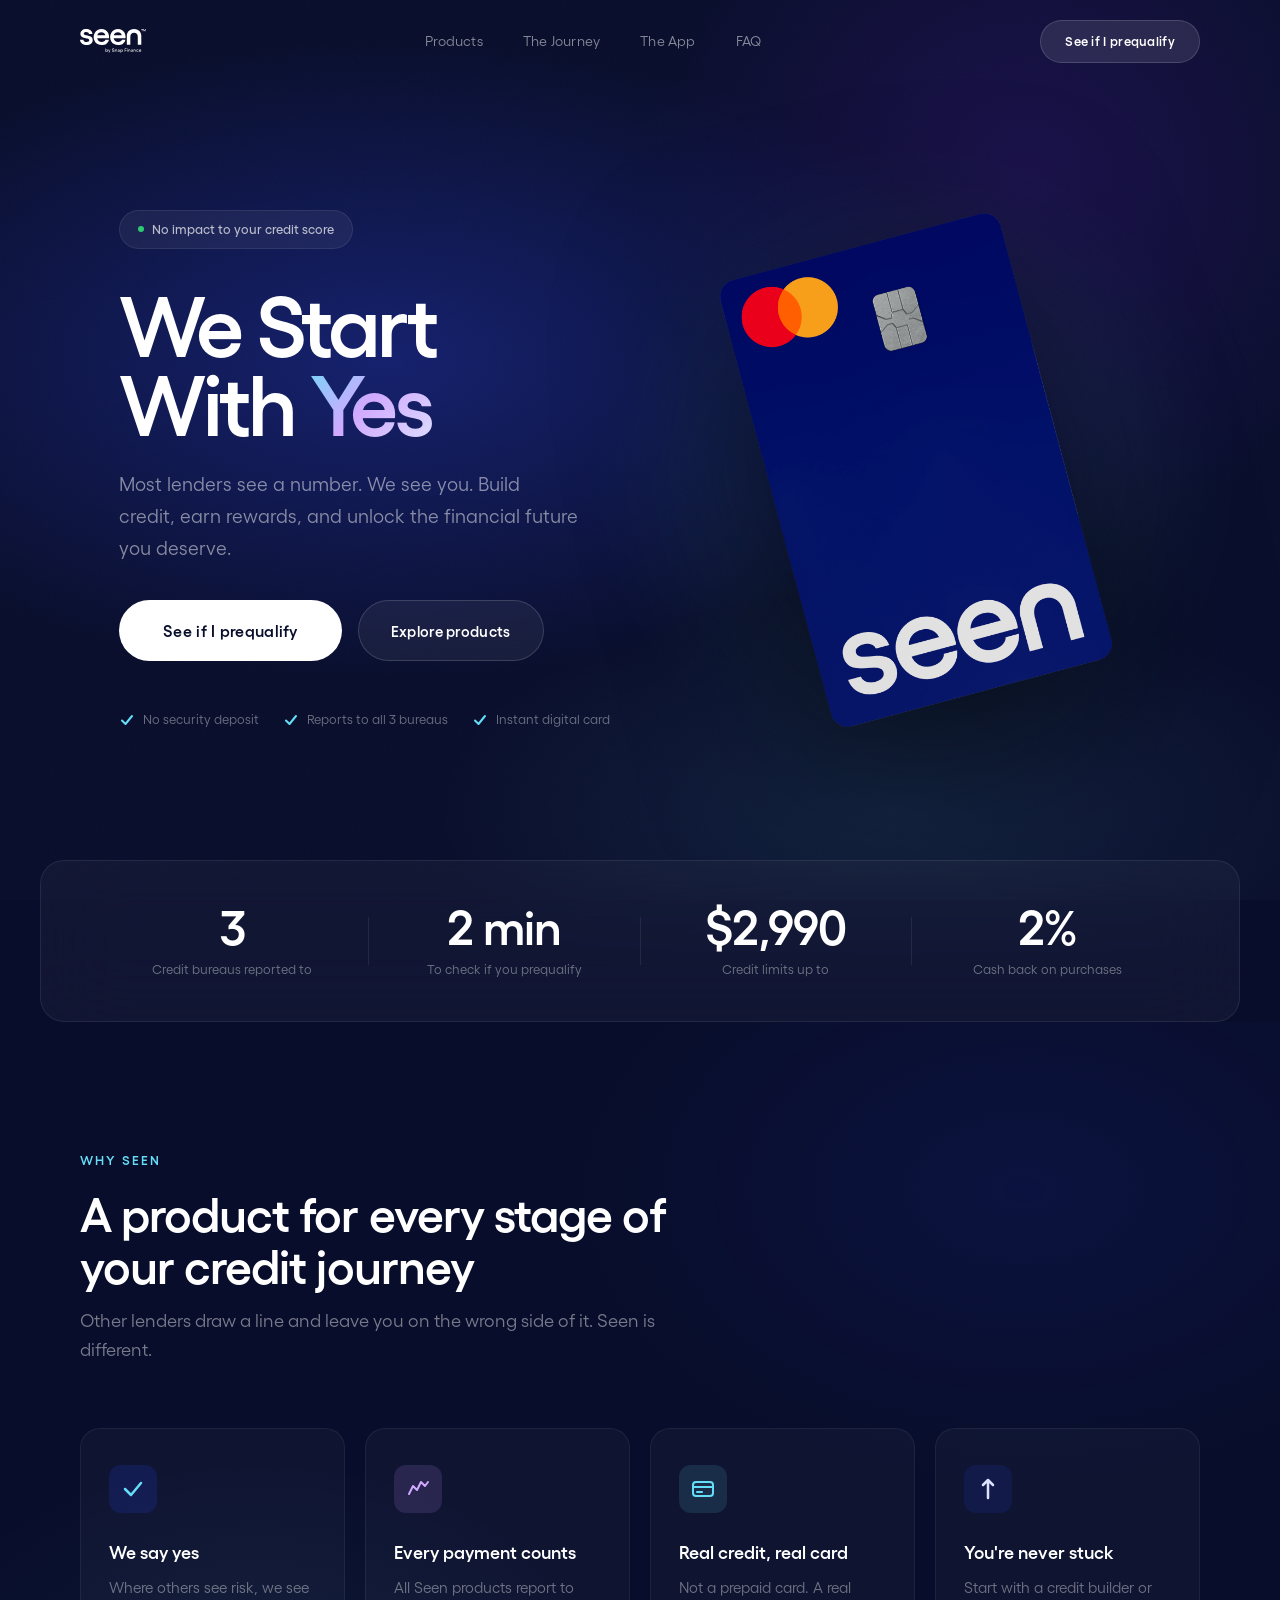
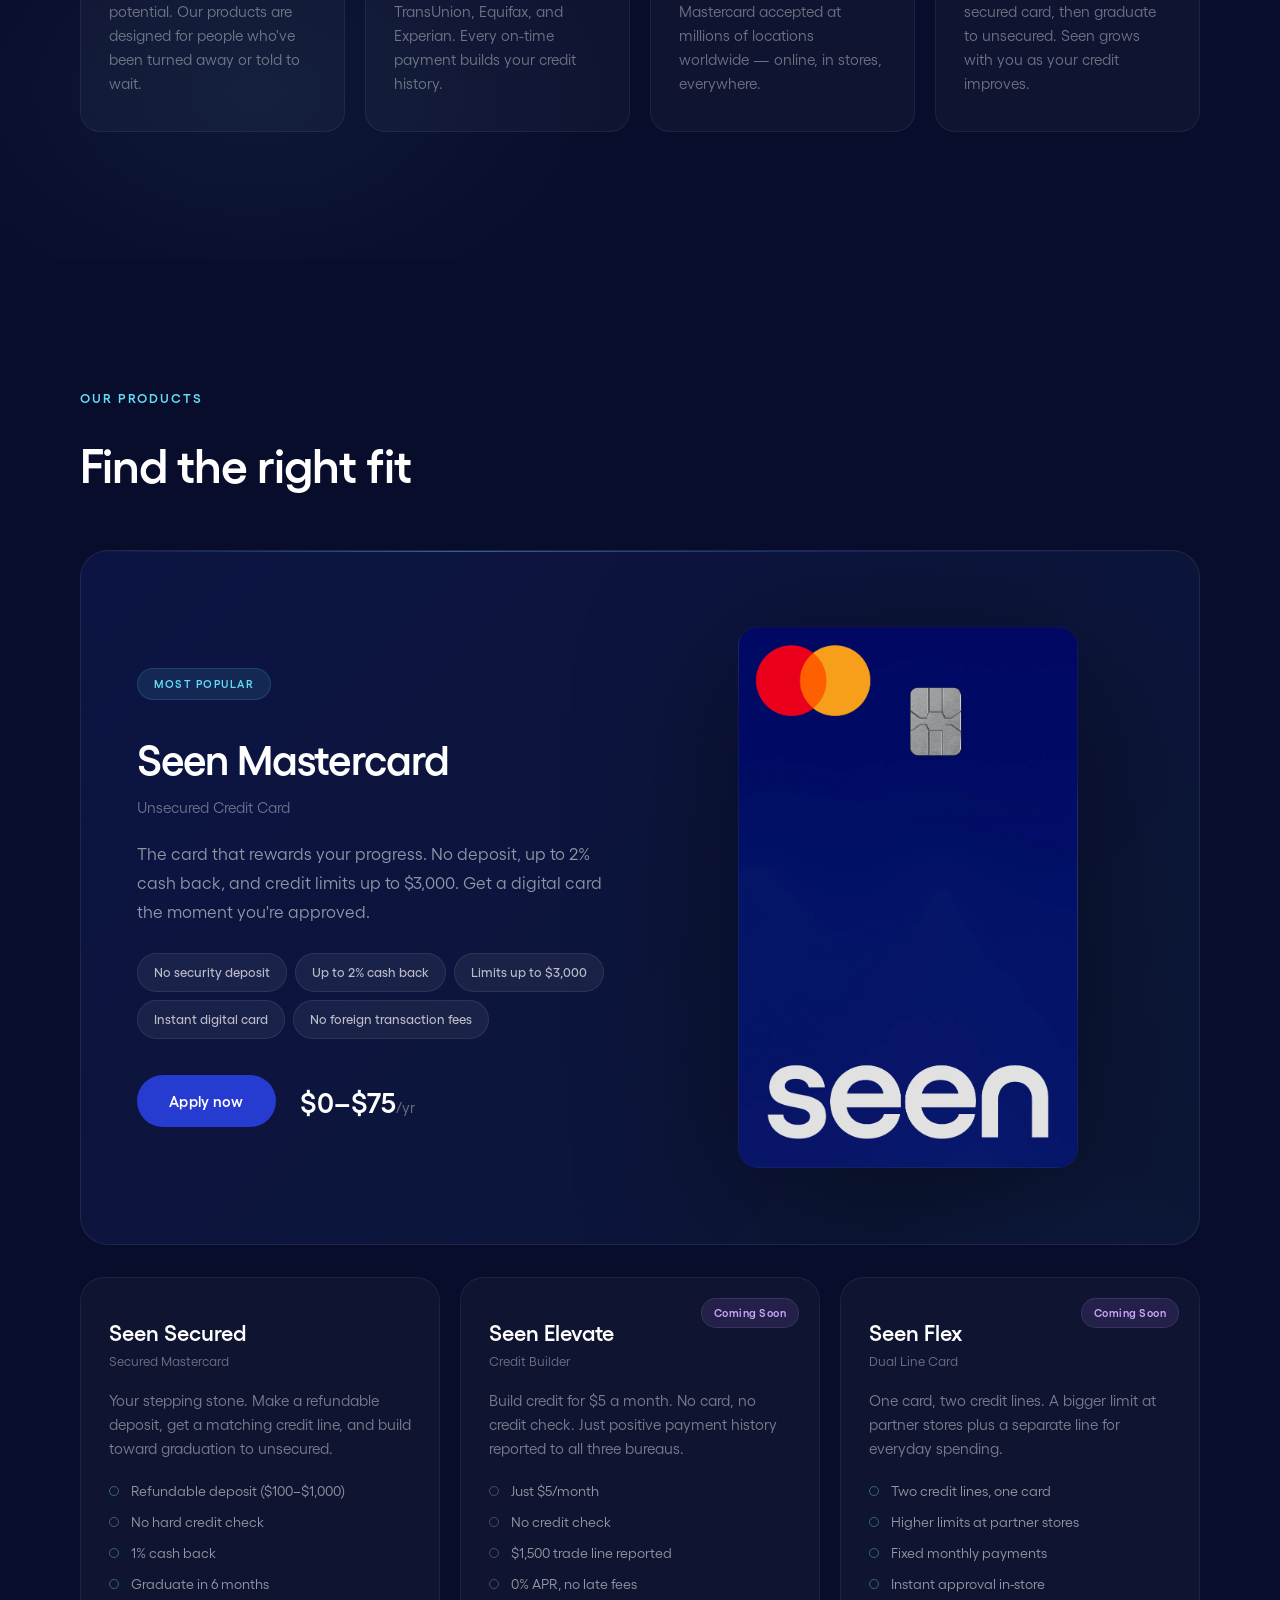
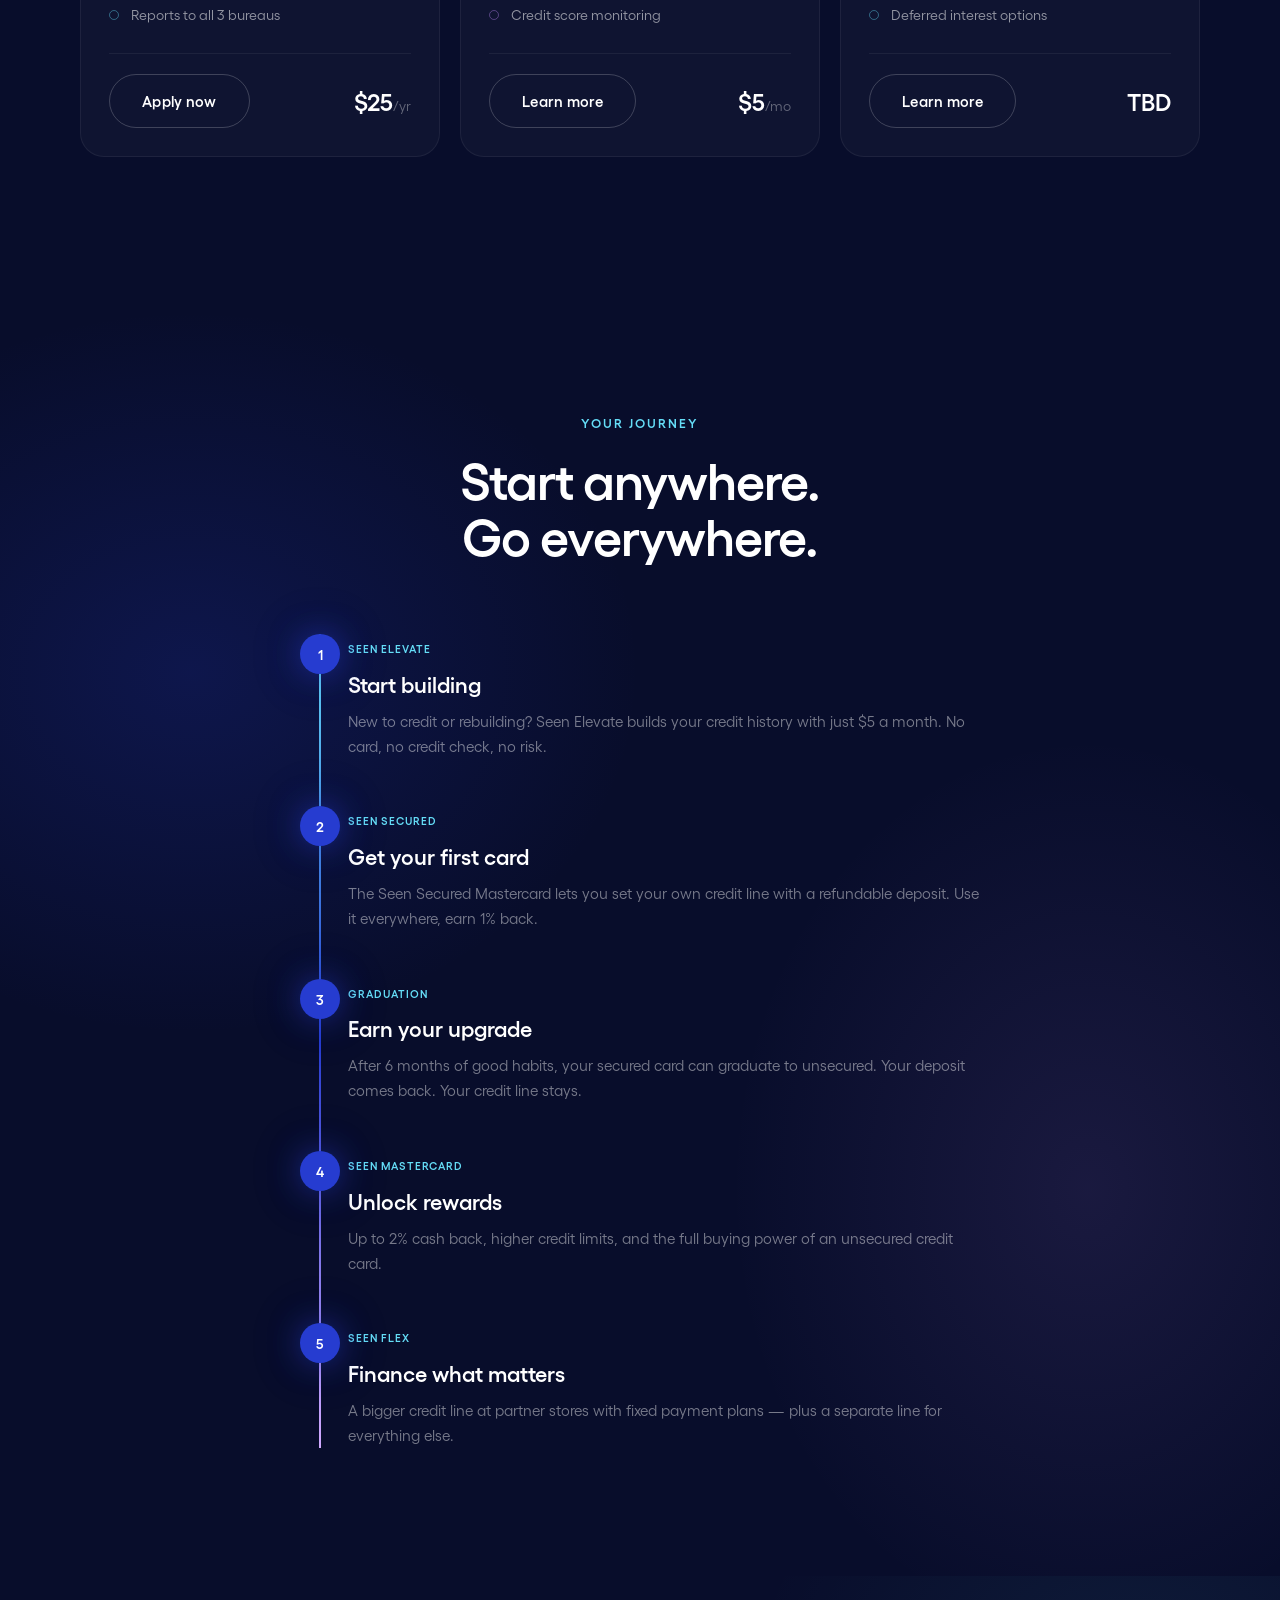
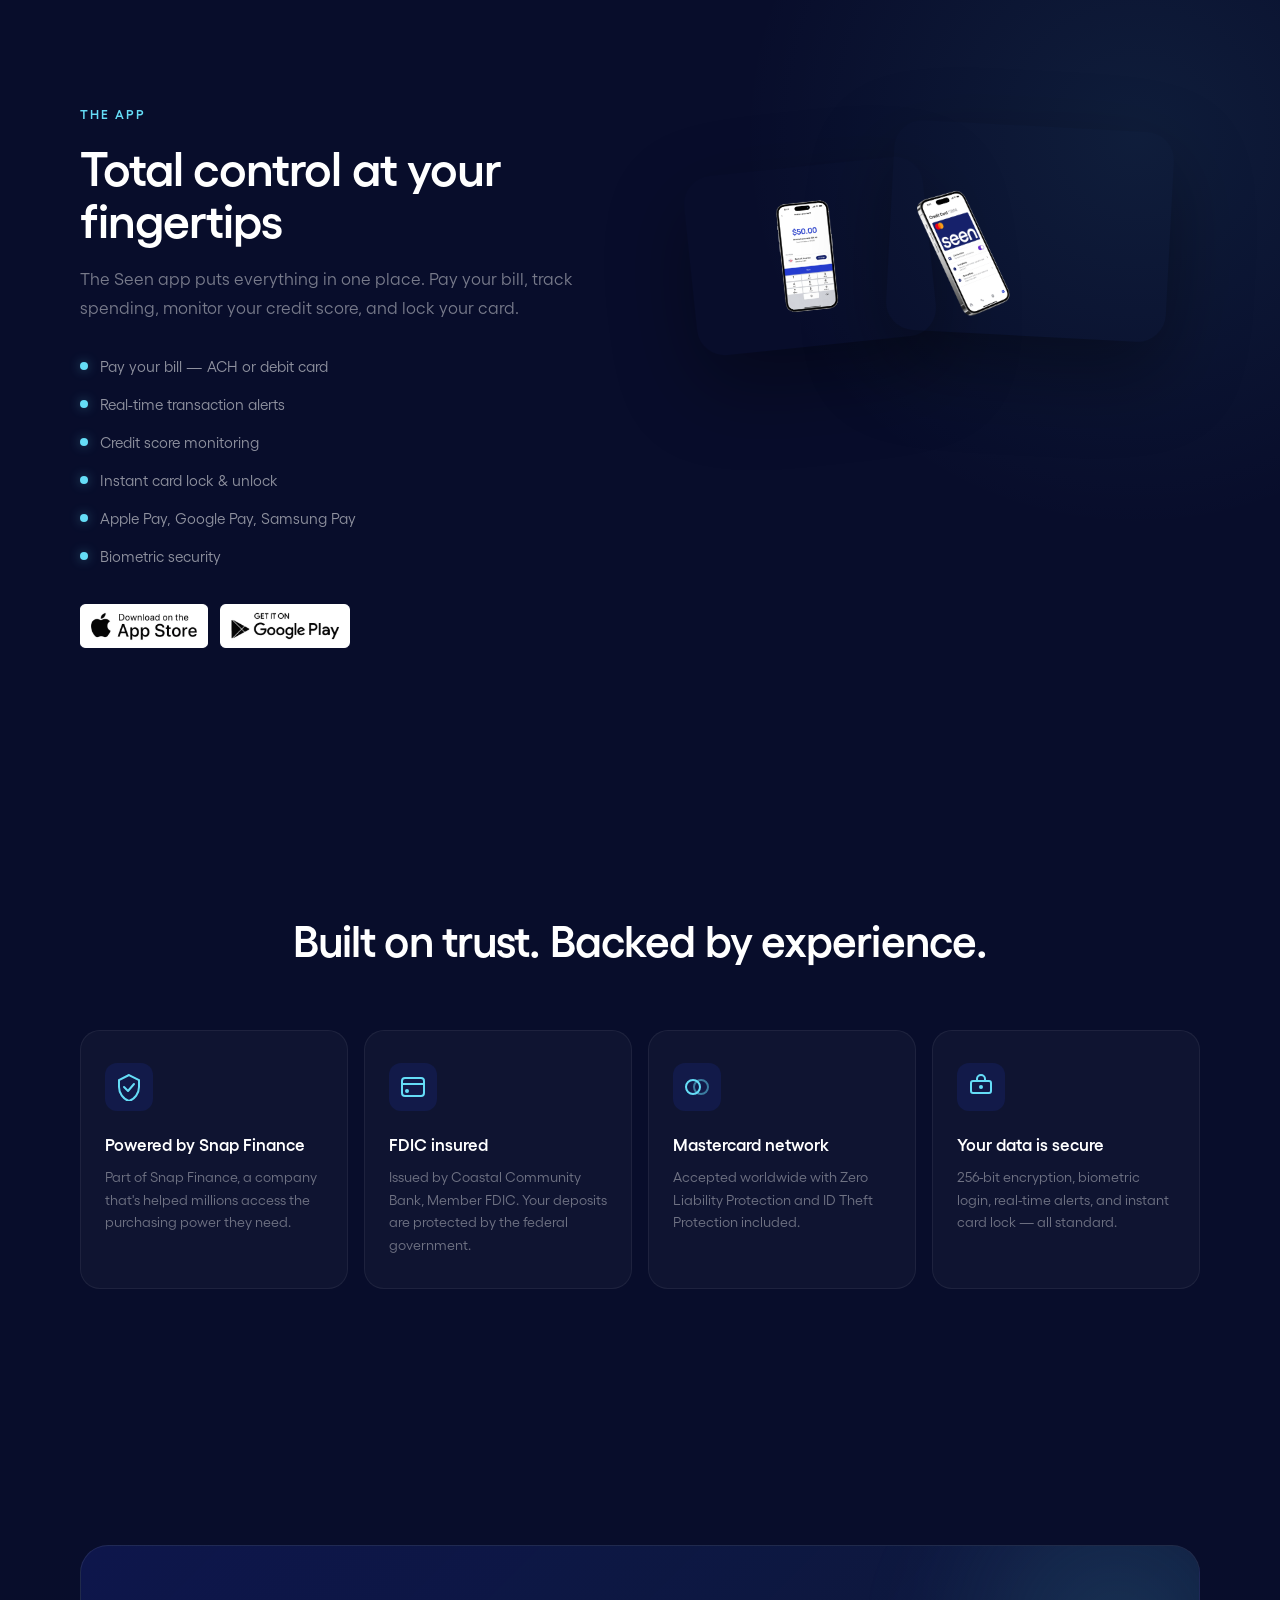
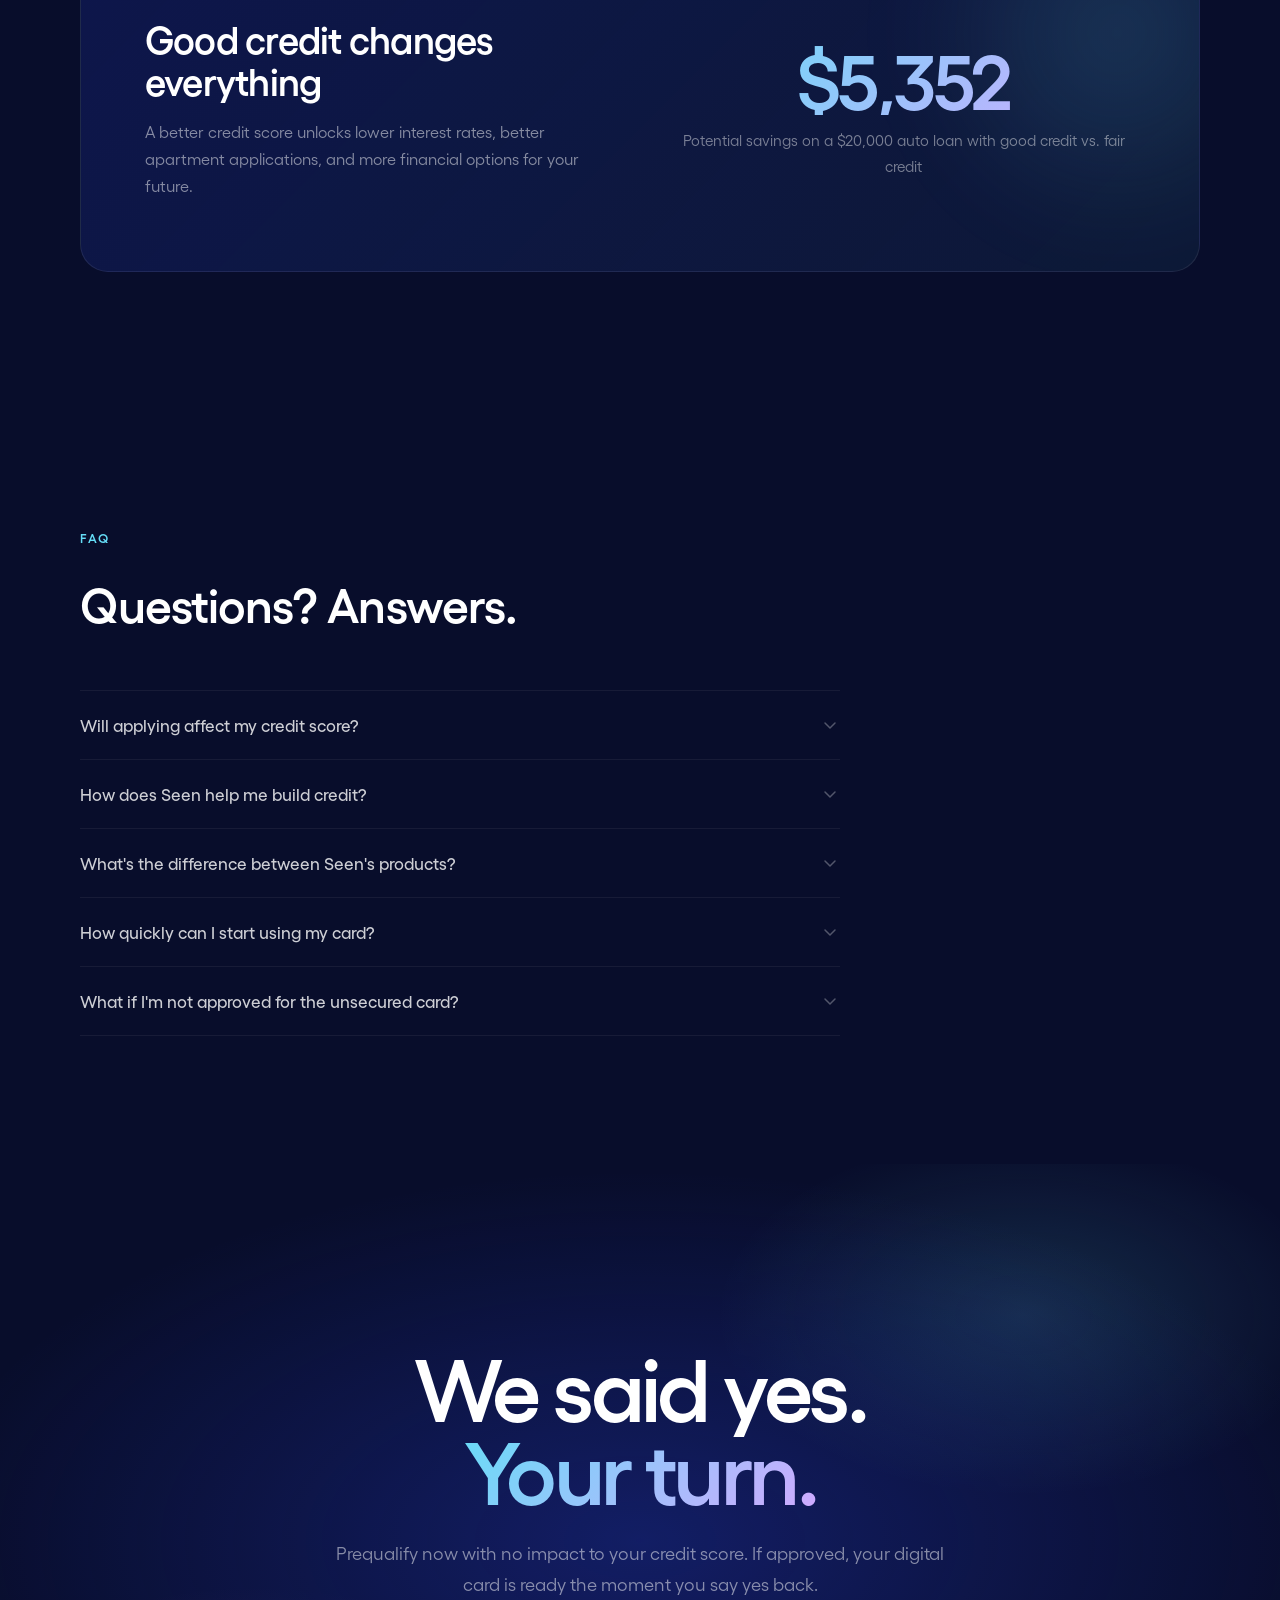
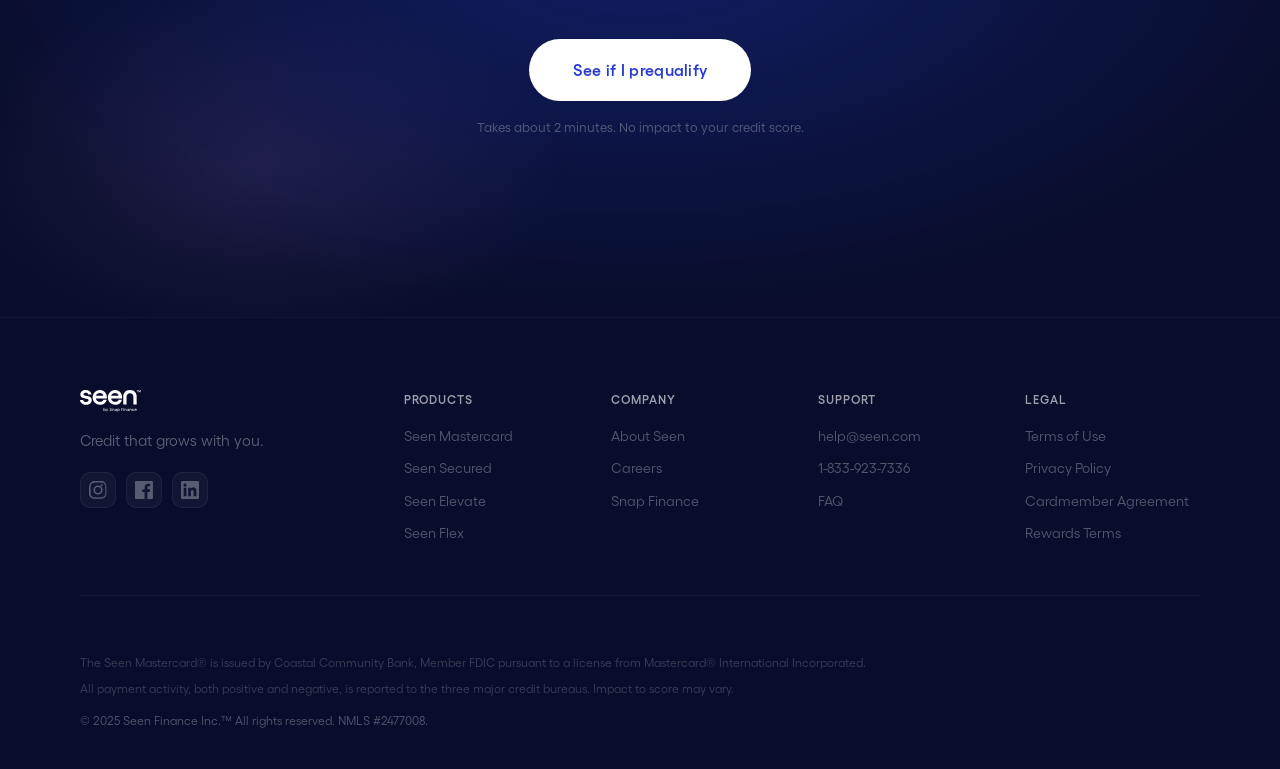
==== commit 380a7c41: "Switch all versions to Gellix font, remove Google Fonts dependency Co-Authored-By: Claude Sonnet 4.6" ====
--- a/v2/index.html
+++ b/v2/index.html
@@ -6,9 +6,6 @@
   <title>Seen | Credit That Grows With You</title>
   <meta name="description" content="Seen starts with yes. Build, rebuild, and grow your credit with products designed for every stage of your journey. Mastercard accepted everywhere.">
   <link rel="icon" href="assets/logo-webclip.webp" type="image/webp">
-  <link rel="preconnect" href="https://fonts.googleapis.com">
-  <link rel="preconnect" href="https://fonts.gstatic.com" crossorigin>
-  <link href="https://fonts.googleapis.com/css2?family=Outfit:wght@300;400;500;600;700;800&display=swap" rel="stylesheet">
   <link rel="stylesheet" href="style.css">
 </head>
 <body>
--- a/v2/style.css
+++ b/v2/style.css
@@ -2,6 +2,28 @@
    SEEN FINANCE — V2 REDESIGN
    Bold, immersive, zero grey cards
    ============================================ */
+
+@font-face {
+  font-family: 'Gellix';
+  src: url('assets/fonts/Gellix-Regular.otf') format('opentype');
+  font-weight: 400;
+  font-style: normal;
+  font-display: swap;
+}
+@font-face {
+  font-family: 'Gellix';
+  src: url('assets/fonts/Gellix-Medium.otf') format('opentype');
+  font-weight: 500;
+  font-style: normal;
+  font-display: swap;
+}
+@font-face {
+  font-family: 'Gellix';
+  src: url('assets/fonts/Gellix-SemiBold.otf') format('opentype');
+  font-weight: 600;
+  font-style: normal;
+  font-display: swap;
+}
 
 *, *::before, *::after { margin: 0; padding: 0; box-sizing: border-box; }
 
@@ -39,7 +61,7 @@
   --container-max: 1200px;
   --container-pad: clamp(20px, 4vw, 40px);
 
-  --font: 'Outfit', sans-serif;
+  --font: 'Gellix', sans-serif;
 
   --ease-out: cubic-bezier(0.16, 1, 0.3, 1);
   --ease-spring: cubic-bezier(0.34, 1.56, 0.64, 1);
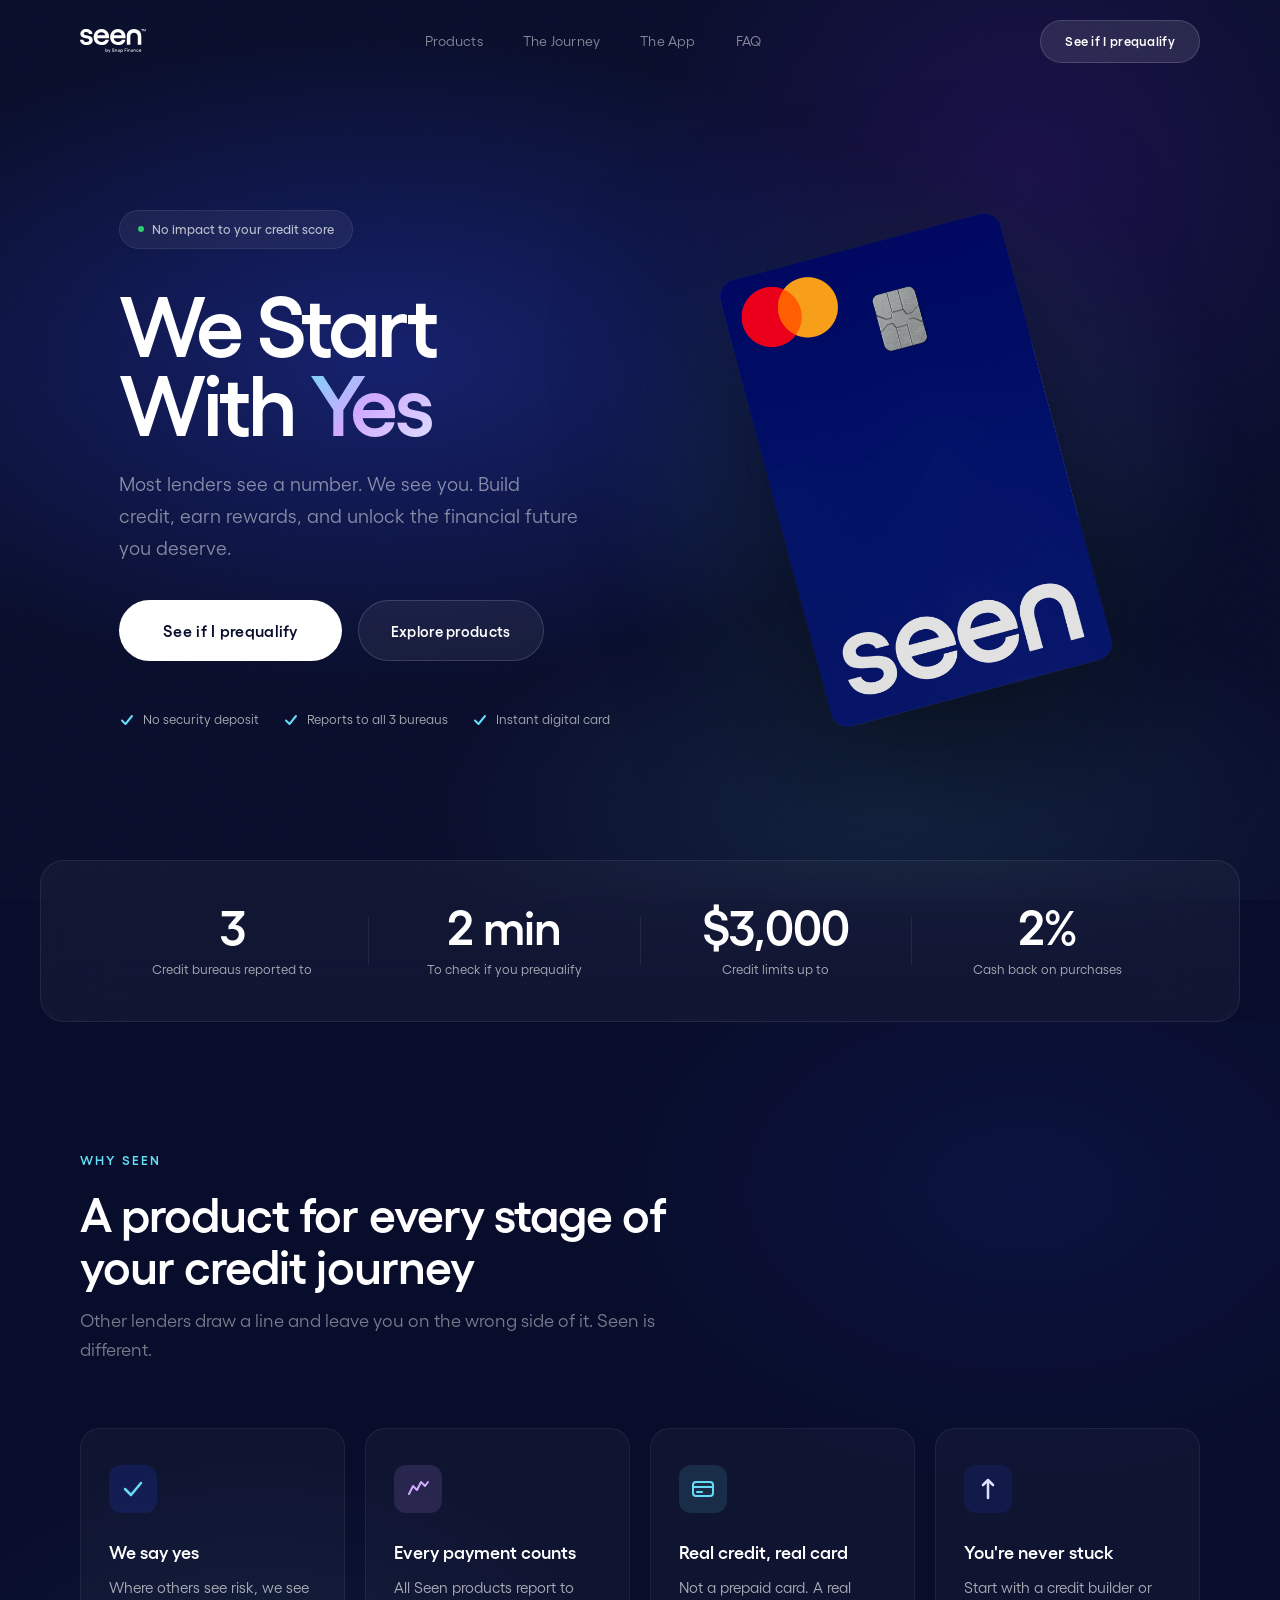
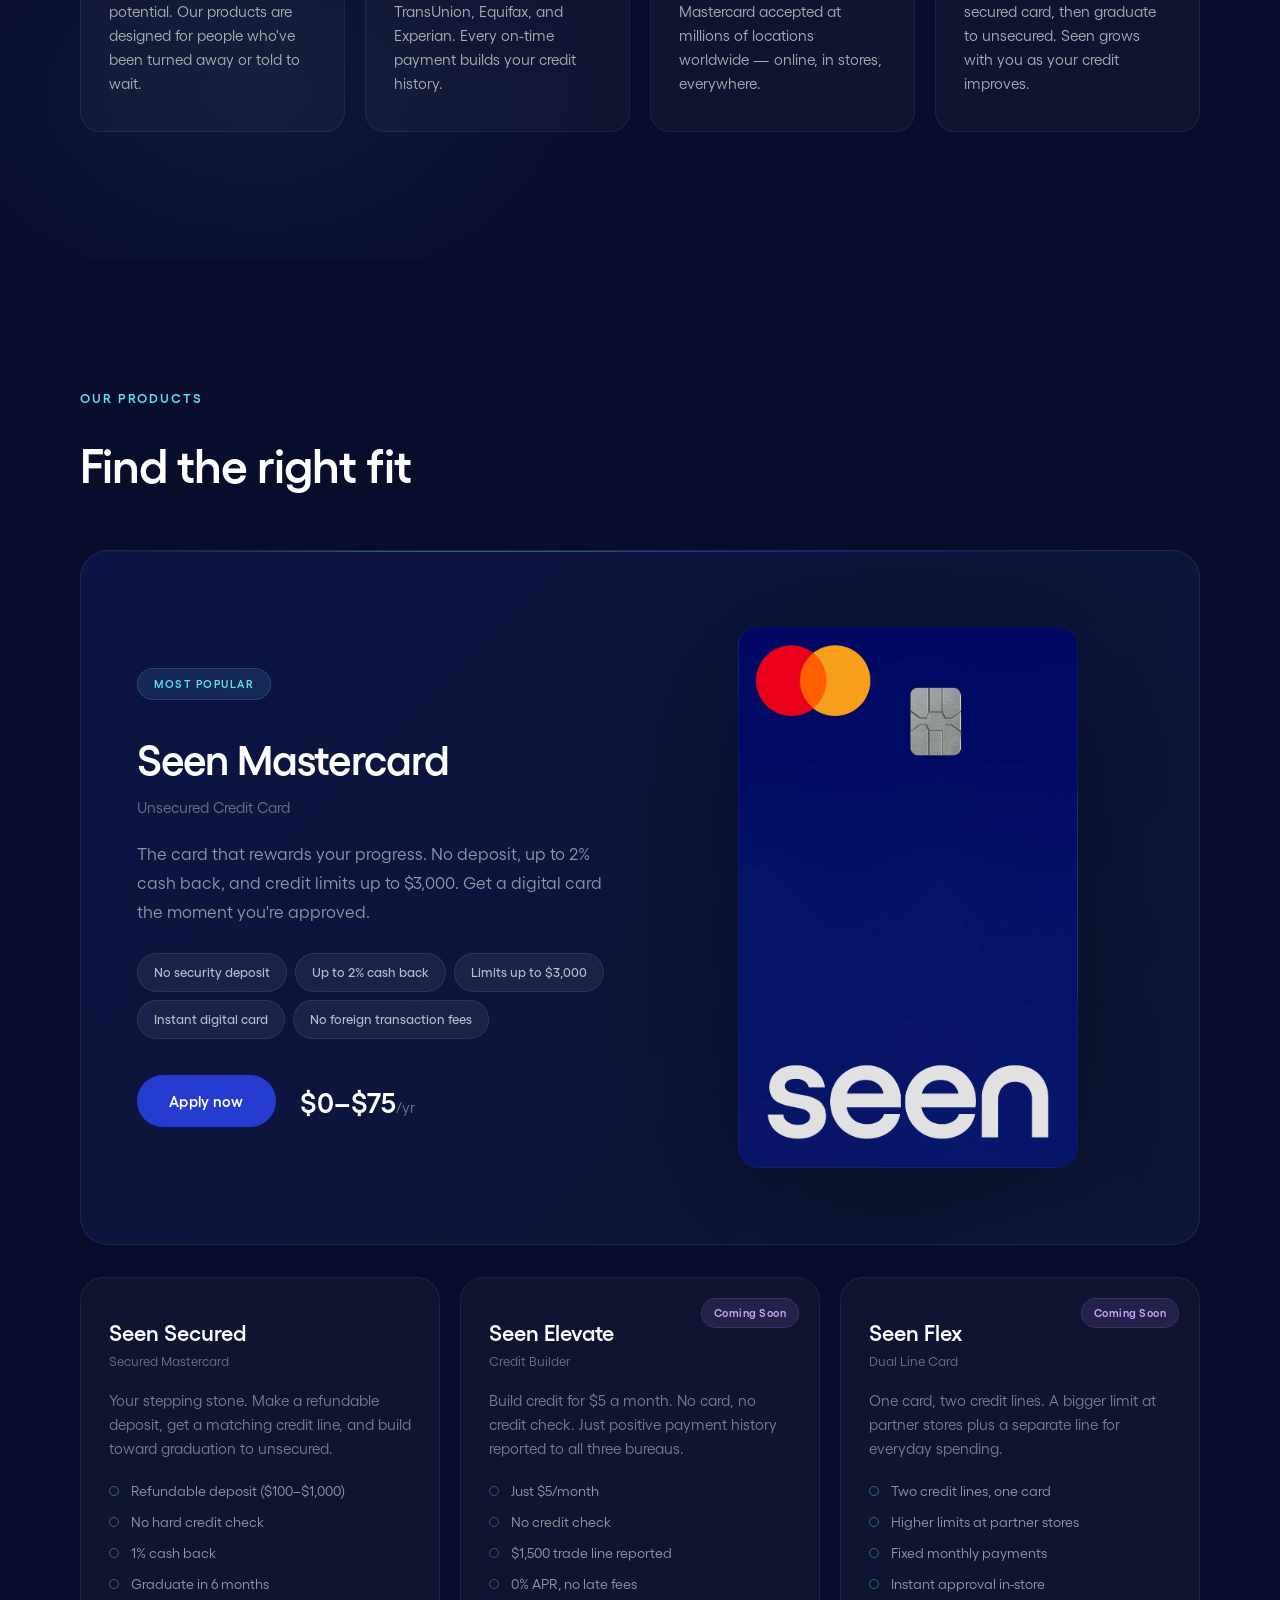
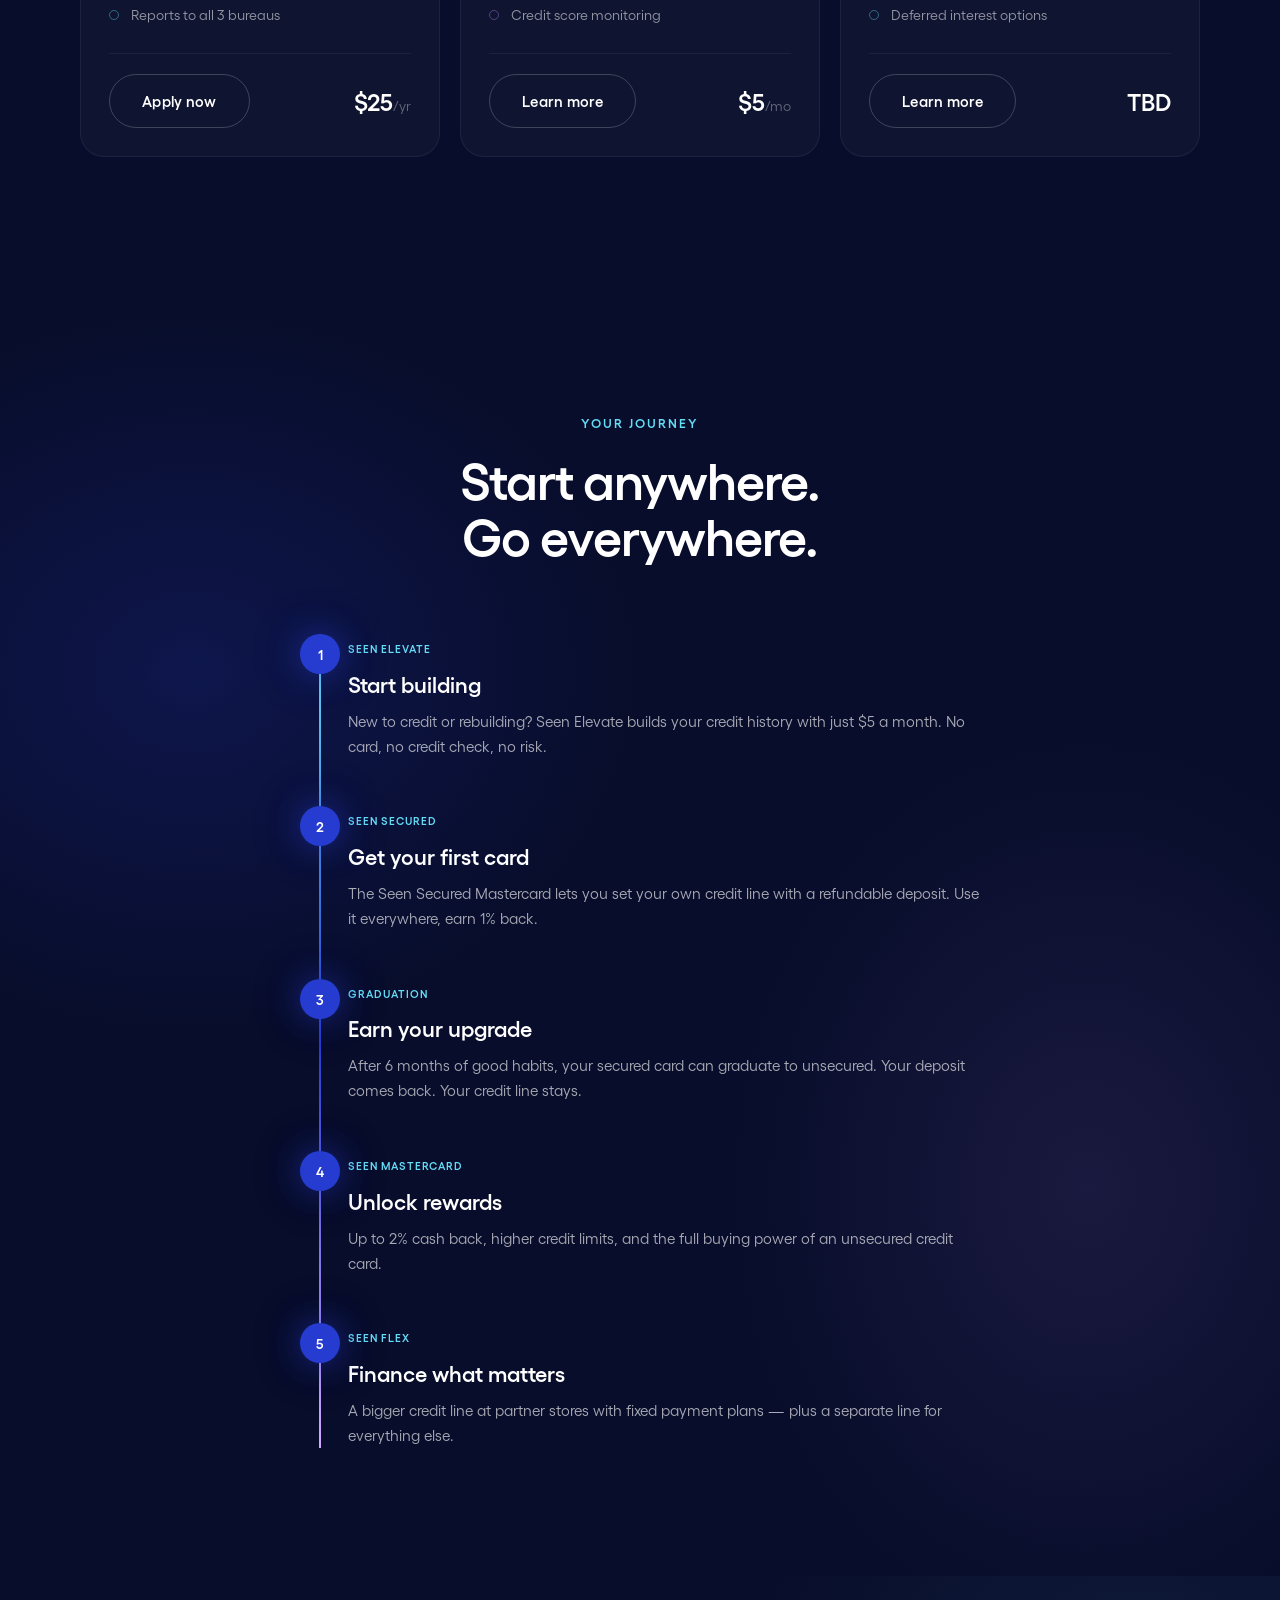
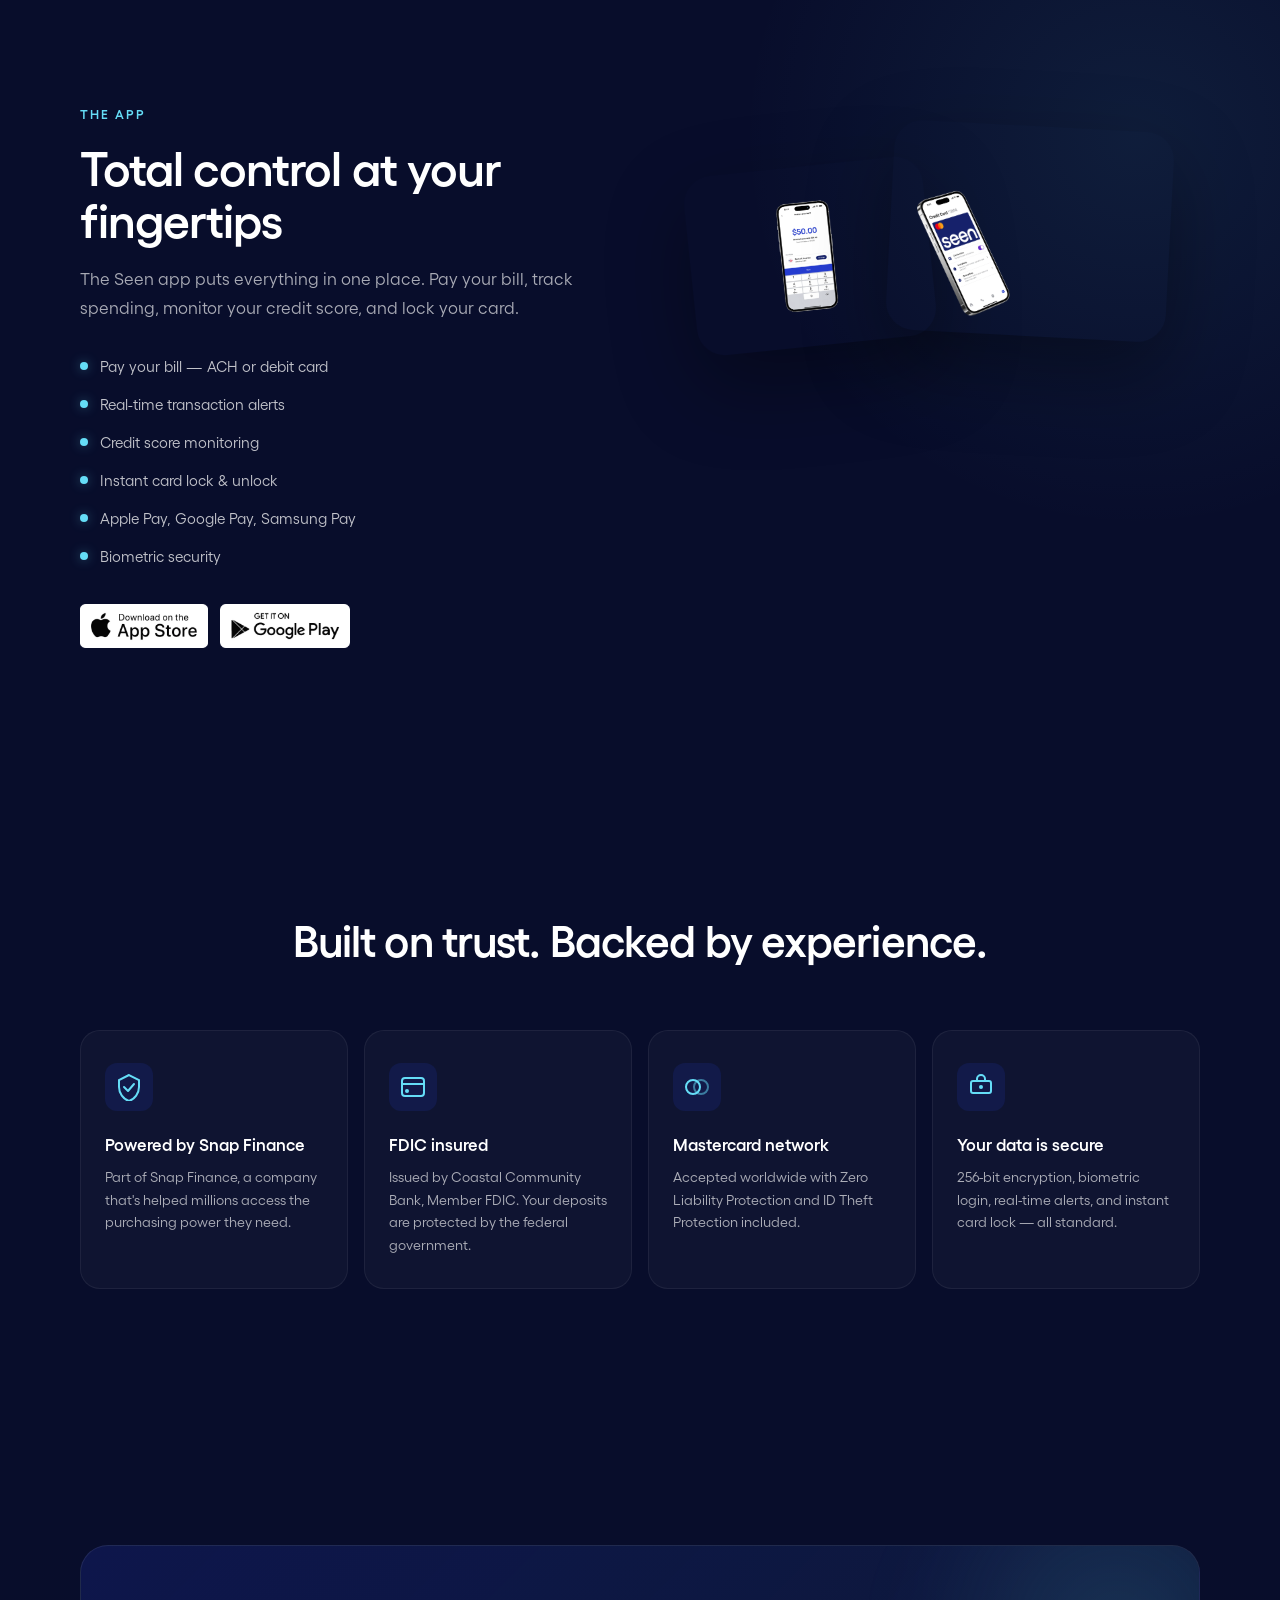
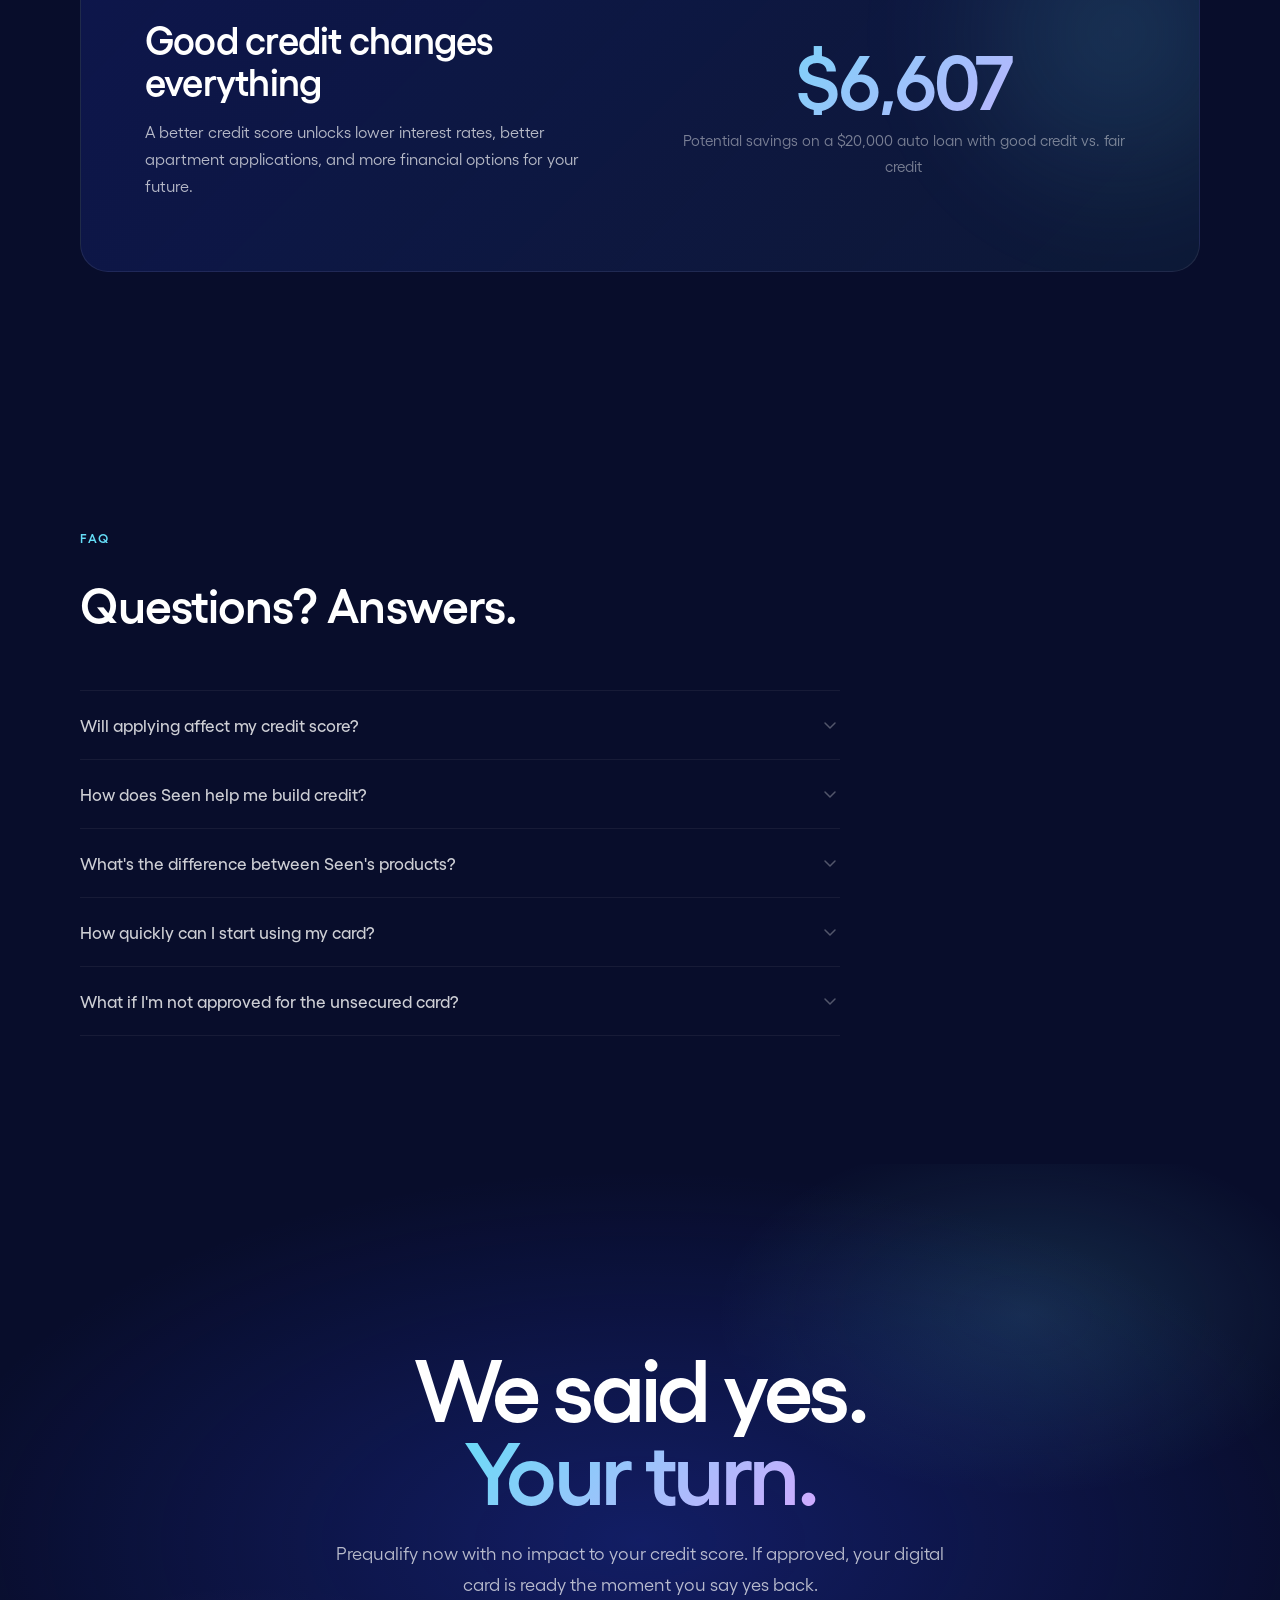
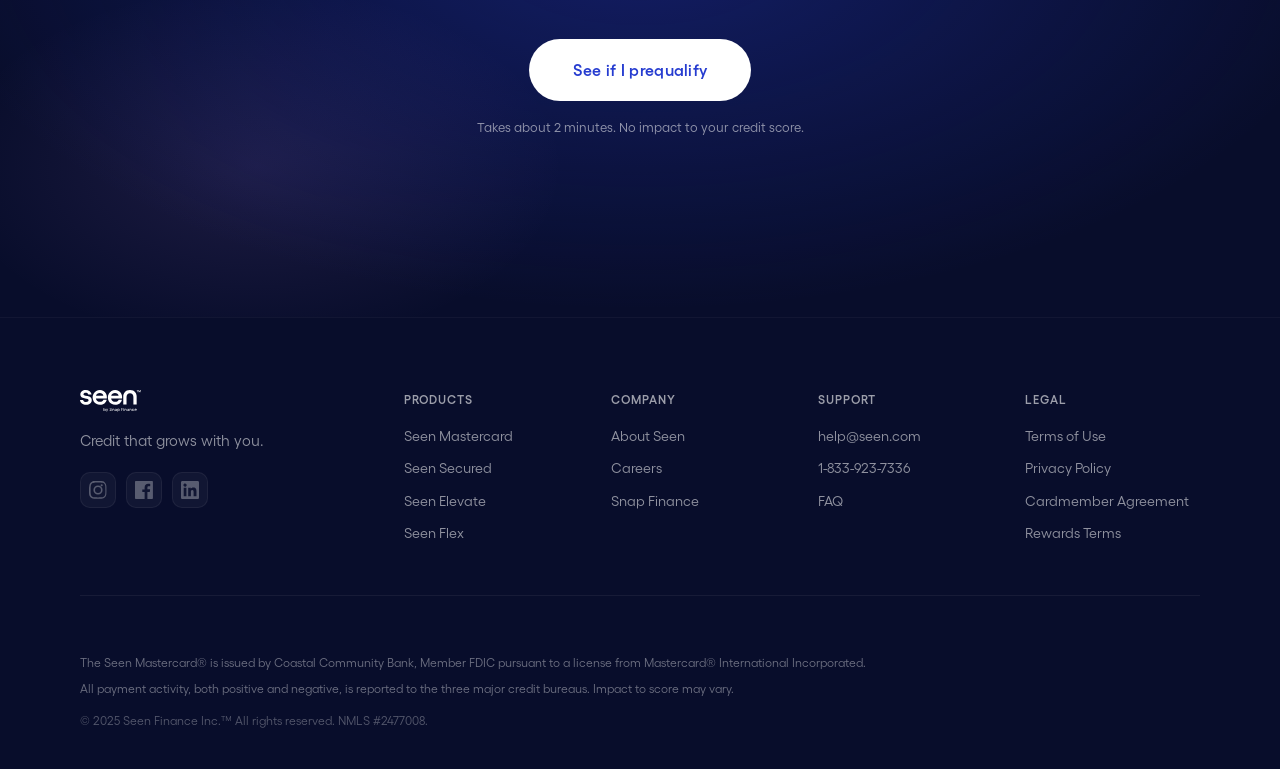
==== commit 4c0a7023: "Accessibility and SEO improvements for v2; add robots.txt Accessibility: - Remove incorrect role="me" ====
--- a/v2/index.html
+++ b/v2/index.html
@@ -5,6 +5,15 @@
   <meta name="viewport" content="width=device-width, initial-scale=1.0">
   <title>Seen | Credit That Grows With You</title>
   <meta name="description" content="Seen starts with yes. Build, rebuild, and grow your credit with products designed for every stage of your journey. Mastercard accepted everywhere.">
+  <meta name="robots" content="noindex, nofollow">
+  <meta name="theme-color" content="#080d2b">
+  <meta property="og:type" content="website">
+  <meta property="og:title" content="Seen | Credit That Grows With You">
+  <meta property="og:description" content="Seen starts with yes. Build, rebuild, and grow your credit with products designed for every stage of your journey. Mastercard accepted everywhere.">
+  <meta property="og:image" content="assets/logo-webclip.webp">
+  <meta name="twitter:card" content="summary_large_image">
+  <meta name="twitter:title" content="Seen | Credit That Grows With You">
+  <meta name="twitter:description" content="Seen starts with yes. Build, rebuild, and grow your credit with products designed for every stage of your journey. Mastercard accepted everywhere.">
   <link rel="icon" href="assets/logo-webclip.webp" type="image/webp">
   <link rel="stylesheet" href="style.css">
 </head>
@@ -12,16 +21,16 @@
   <a href="#main" class="skip-link">Skip to content</a>
 
   <!-- Navigation -->
-  <nav class="nav" role="navigation" aria-label="Main navigation">
+  <nav class="nav" aria-label="Main navigation">
     <div class="nav__inner container">
       <a href="/" class="nav__logo" aria-label="Seen Finance home">
         <img src="assets/logo.svg" alt="Seen" class="nav__logo-img">
       </a>
-      <div class="nav__links" id="nav-menu" role="menubar">
-        <a href="#products" class="nav__link" role="menuitem">Products</a>
-        <a href="#journey" class="nav__link" role="menuitem">The Journey</a>
-        <a href="#app" class="nav__link" role="menuitem">The App</a>
-        <a href="#faq" class="nav__link" role="menuitem">FAQ</a>
+      <div class="nav__links" id="nav-menu">
+        <a href="#products" class="nav__link">Products</a>
+        <a href="#journey" class="nav__link">The Journey</a>
+        <a href="#app" class="nav__link">The App</a>
+        <a href="#faq" class="nav__link">FAQ</a>
       </div>
       <a href="https://app.seen.com/prequalify?utm_medium=organic" class="nav__cta btn btn--small">See if I prequalify</a>
       <button class="nav__burger" id="nav-burger" aria-label="Toggle menu" aria-expanded="false" aria-controls="nav-menu">
@@ -55,15 +64,15 @@
           </div>
           <div class="hero__proof" data-reveal="fade" data-reveal-delay="500">
             <div class="hero__proof-item">
-              <svg width="16" height="16" viewBox="0 0 16 16" fill="none"><path d="M3 8.5l3.5 3.5L13 4" stroke="currentColor" stroke-width="2" stroke-linecap="round" stroke-linejoin="round"/></svg>
+              <svg width="16" height="16" viewBox="0 0 16 16" fill="none" aria-hidden="true"><path d="M3 8.5l3.5 3.5L13 4" stroke="currentColor" stroke-width="2" stroke-linecap="round" stroke-linejoin="round"/></svg>
               No security deposit
             </div>
             <div class="hero__proof-item">
-              <svg width="16" height="16" viewBox="0 0 16 16" fill="none"><path d="M3 8.5l3.5 3.5L13 4" stroke="currentColor" stroke-width="2" stroke-linecap="round" stroke-linejoin="round"/></svg>
+              <svg width="16" height="16" viewBox="0 0 16 16" fill="none" aria-hidden="true"><path d="M3 8.5l3.5 3.5L13 4" stroke="currentColor" stroke-width="2" stroke-linecap="round" stroke-linejoin="round"/></svg>
               Reports to all 3 bureaus
             </div>
             <div class="hero__proof-item">
-              <svg width="16" height="16" viewBox="0 0 16 16" fill="none"><path d="M3 8.5l3.5 3.5L13 4" stroke="currentColor" stroke-width="2" stroke-linecap="round" stroke-linejoin="round"/></svg>
+              <svg width="16" height="16" viewBox="0 0 16 16" fill="none" aria-hidden="true"><path d="M3 8.5l3.5 3.5L13 4" stroke="currentColor" stroke-width="2" stroke-linecap="round" stroke-linejoin="round"/></svg>
               Instant digital card
             </div>
           </div>
@@ -115,28 +124,28 @@
         <div class="why__grid">
           <div class="why__card" data-reveal="up" data-reveal-delay="0">
             <div class="why__card-icon why__card-icon--1">
-              <svg width="24" height="24" viewBox="0 0 24 24" fill="none"><path d="M4 12l6 6L20 6" stroke="currentColor" stroke-width="2.5" stroke-linecap="round" stroke-linejoin="round"/></svg>
+              <svg width="24" height="24" viewBox="0 0 24 24" fill="none" aria-hidden="true"><path d="M4 12l6 6L20 6" stroke="currentColor" stroke-width="2.5" stroke-linecap="round" stroke-linejoin="round"/></svg>
             </div>
             <h3>We say yes</h3>
             <p>Where others see risk, we see potential. Our products are designed for people who've been turned away or told to wait.</p>
           </div>
           <div class="why__card" data-reveal="up" data-reveal-delay="80">
             <div class="why__card-icon why__card-icon--2">
-              <svg width="24" height="24" viewBox="0 0 24 24" fill="none"><path d="M3 17l4-8 4 4 4-8 4 4 3-4" stroke="currentColor" stroke-width="2" stroke-linecap="round" stroke-linejoin="round"/></svg>
+              <svg width="24" height="24" viewBox="0 0 24 24" fill="none" aria-hidden="true"><path d="M3 17l4-8 4 4 4-8 4 4 3-4" stroke="currentColor" stroke-width="2" stroke-linecap="round" stroke-linejoin="round"/></svg>
             </div>
             <h3>Every payment counts</h3>
             <p>All Seen products report to TransUnion, Equifax, and Experian. Every on-time payment builds your credit history.</p>
           </div>
           <div class="why__card" data-reveal="up" data-reveal-delay="160">
             <div class="why__card-icon why__card-icon--3">
-              <svg width="24" height="24" viewBox="0 0 24 24" fill="none"><rect x="2" y="5" width="20" height="14" rx="3" stroke="currentColor" stroke-width="2"/><path d="M2 10h20" stroke="currentColor" stroke-width="2"/><path d="M6 15h5" stroke="currentColor" stroke-width="2" stroke-linecap="round"/></svg>
+              <svg width="24" height="24" viewBox="0 0 24 24" fill="none" aria-hidden="true"><rect x="2" y="5" width="20" height="14" rx="3" stroke="currentColor" stroke-width="2"/><path d="M2 10h20" stroke="currentColor" stroke-width="2"/><path d="M6 15h5" stroke="currentColor" stroke-width="2" stroke-linecap="round"/></svg>
             </div>
             <h3>Real credit, real card</h3>
             <p>Not a prepaid card. A real Mastercard accepted at millions of locations worldwide — online, in stores, everywhere.</p>
           </div>
           <div class="why__card" data-reveal="up" data-reveal-delay="240">
             <div class="why__card-icon why__card-icon--4">
-              <svg width="24" height="24" viewBox="0 0 24 24" fill="none"><path d="M12 3v18m0-18l-5 5m5-5l5 5" stroke="currentColor" stroke-width="2.5" stroke-linecap="round" stroke-linejoin="round"/></svg>
+              <svg width="24" height="24" viewBox="0 0 24 24" fill="none" aria-hidden="true"><path d="M12 3v18m0-18l-5 5m5-5l5 5" stroke="currentColor" stroke-width="2.5" stroke-linecap="round" stroke-linejoin="round"/></svg>
             </div>
             <h3>You're never stuck</h3>
             <p>Start with a credit builder or secured card, then graduate to unsecured. Seen grows with you as your credit improves.</p>
@@ -246,7 +255,7 @@
       <div class="journey__bg"></div>
       <div class="container">
         <div class="journey__header" data-reveal="up">
-          <p class="label label--light">Your Journey</p>
+          <p class="label">Your Journey</p>
           <h2 class="journey__title">Start anywhere.<br>Go everywhere.</h2>
         </div>
         <div class="timeline">
@@ -328,10 +337,10 @@
           <div class="app__visual" data-reveal="up" data-reveal-delay="200">
             <div class="app__phones">
               <div class="app__phone app__phone--back">
-                <img src="assets/app-mobile-2.webp" alt="Seen app credit score screen" class="app__phone-img">
+                <img src="assets/app-mobile-2.webp" alt="Seen app credit score screen" class="app__phone-img" loading="lazy">
               </div>
               <div class="app__phone app__phone--front">
-                <img src="assets/app-mobile-1.webp" alt="Seen app card management" class="app__phone-img">
+                <img src="assets/app-mobile-1.webp" alt="Seen app card management" class="app__phone-img" loading="lazy">
               </div>
             </div>
           </div>
@@ -348,28 +357,28 @@
         <div class="trust__grid">
           <div class="trust__card" data-reveal="up" data-reveal-delay="0">
             <div class="trust__icon">
-              <svg width="28" height="28" viewBox="0 0 28 28" fill="none"><path d="M14 2L4 7v7c0 6.3 4.2 12.2 10 14 5.8-1.8 10-7.7 10-14V7L14 2z" stroke="currentColor" stroke-width="2"/><path d="M9 14l4 4 6-7" stroke="currentColor" stroke-width="2" stroke-linecap="round" stroke-linejoin="round"/></svg>
+              <svg width="28" height="28" viewBox="0 0 28 28" fill="none" aria-hidden="true"><path d="M14 2L4 7v7c0 6.3 4.2 12.2 10 14 5.8-1.8 10-7.7 10-14V7L14 2z" stroke="currentColor" stroke-width="2"/><path d="M9 14l4 4 6-7" stroke="currentColor" stroke-width="2" stroke-linecap="round" stroke-linejoin="round"/></svg>
             </div>
             <h3>Powered by Snap Finance</h3>
             <p>Part of Snap Finance, a company that's helped millions access the purchasing power they need.</p>
           </div>
           <div class="trust__card" data-reveal="up" data-reveal-delay="80">
             <div class="trust__icon">
-              <svg width="28" height="28" viewBox="0 0 28 28" fill="none"><rect x="3" y="5" width="22" height="18" rx="3" stroke="currentColor" stroke-width="2"/><path d="M3 11h22" stroke="currentColor" stroke-width="2"/><circle cx="8" cy="18" r="2" fill="currentColor"/></svg>
+              <svg width="28" height="28" viewBox="0 0 28 28" fill="none" aria-hidden="true"><rect x="3" y="5" width="22" height="18" rx="3" stroke="currentColor" stroke-width="2"/><path d="M3 11h22" stroke="currentColor" stroke-width="2"/><circle cx="8" cy="18" r="2" fill="currentColor"/></svg>
             </div>
             <h3>FDIC insured</h3>
             <p>Issued by Coastal Community Bank, Member FDIC. Your deposits are protected by the federal government.</p>
           </div>
           <div class="trust__card" data-reveal="up" data-reveal-delay="160">
             <div class="trust__icon">
-              <svg width="28" height="28" viewBox="0 0 28 28" fill="none"><circle cx="10" cy="14" r="7" stroke="currentColor" stroke-width="2"/><circle cx="18" cy="14" r="7" stroke="currentColor" stroke-width="2" opacity="0.5"/></svg>
+              <svg width="28" height="28" viewBox="0 0 28 28" fill="none" aria-hidden="true"><circle cx="10" cy="14" r="7" stroke="currentColor" stroke-width="2"/><circle cx="18" cy="14" r="7" stroke="currentColor" stroke-width="2" opacity="0.5"/></svg>
             </div>
             <h3>Mastercard network</h3>
             <p>Accepted worldwide with Zero Liability Protection and ID Theft Protection included.</p>
           </div>
           <div class="trust__card" data-reveal="up" data-reveal-delay="240">
             <div class="trust__icon">
-              <svg width="28" height="28" viewBox="0 0 28 28" fill="none"><rect x="4" y="8" width="20" height="12" rx="2" stroke="currentColor" stroke-width="2"/><path d="M10 8V6a4 4 0 018 0v2" stroke="currentColor" stroke-width="2"/><circle cx="14" cy="14" r="2" fill="currentColor"/></svg>
+              <svg width="28" height="28" viewBox="0 0 28 28" fill="none" aria-hidden="true"><rect x="4" y="8" width="20" height="12" rx="2" stroke="currentColor" stroke-width="2"/><path d="M10 8V6a4 4 0 018 0v2" stroke="currentColor" stroke-width="2"/><circle cx="14" cy="14" r="2" fill="currentColor"/></svg>
             </div>
             <h3>Your data is secure</h3>
             <p>256-bit encryption, biometric login, real-time alerts, and instant card lock — all standard.</p>
@@ -403,47 +412,47 @@
         </div>
         <div class="faq__list">
           <div class="faq-item" data-reveal="up" data-reveal-delay="0">
-            <button class="faq-item__trigger" aria-expanded="false">
+            <button class="faq-item__trigger" aria-expanded="false" aria-controls="faq-answer-1">
               <span>Will applying affect my credit score?</span>
-              <svg class="faq-item__icon" width="20" height="20" viewBox="0 0 20 20" fill="none"><path d="M5 8l5 5 5-5" stroke="currentColor" stroke-width="1.5" stroke-linecap="round" stroke-linejoin="round"/></svg>
+              <svg class="faq-item__icon" width="20" height="20" viewBox="0 0 20 20" fill="none" aria-hidden="true"><path d="M5 8l5 5 5-5" stroke="currentColor" stroke-width="1.5" stroke-linecap="round" stroke-linejoin="round"/></svg>
             </button>
-            <div class="faq-item__answer">
+            <div class="faq-item__answer" id="faq-answer-1">
               <p>No. Checking if you prequalify uses a soft credit pull, which has zero impact on your credit score. A hard inquiry only occurs if you accept an offer and formally apply.</p>
             </div>
           </div>
           <div class="faq-item" data-reveal="up" data-reveal-delay="50">
-            <button class="faq-item__trigger" aria-expanded="false">
+            <button class="faq-item__trigger" aria-expanded="false" aria-controls="faq-answer-2">
               <span>How does Seen help me build credit?</span>
-              <svg class="faq-item__icon" width="20" height="20" viewBox="0 0 20 20" fill="none"><path d="M5 8l5 5 5-5" stroke="currentColor" stroke-width="1.5" stroke-linecap="round" stroke-linejoin="round"/></svg>
+              <svg class="faq-item__icon" width="20" height="20" viewBox="0 0 20 20" fill="none" aria-hidden="true"><path d="M5 8l5 5 5-5" stroke="currentColor" stroke-width="1.5" stroke-linecap="round" stroke-linejoin="round"/></svg>
             </button>
-            <div class="faq-item__answer">
+            <div class="faq-item__answer" id="faq-answer-2">
               <p>Every Seen product reports your payment activity to all three major credit bureaus — TransUnion, Equifax, and Experian. On-time payments build your credit score over time.</p>
             </div>
           </div>
           <div class="faq-item" data-reveal="up" data-reveal-delay="100">
-            <button class="faq-item__trigger" aria-expanded="false">
+            <button class="faq-item__trigger" aria-expanded="false" aria-controls="faq-answer-3">
               <span>What's the difference between Seen's products?</span>
-              <svg class="faq-item__icon" width="20" height="20" viewBox="0 0 20 20" fill="none"><path d="M5 8l5 5 5-5" stroke="currentColor" stroke-width="1.5" stroke-linecap="round" stroke-linejoin="round"/></svg>
+              <svg class="faq-item__icon" width="20" height="20" viewBox="0 0 20 20" fill="none" aria-hidden="true"><path d="M5 8l5 5 5-5" stroke="currentColor" stroke-width="1.5" stroke-linecap="round" stroke-linejoin="round"/></svg>
             </button>
-            <div class="faq-item__answer">
+            <div class="faq-item__answer" id="faq-answer-3">
               <p><strong>Seen Elevate</strong> is a $5/month credit building subscription — no card, no credit check. <strong>Seen Secured</strong> is a Mastercard with a refundable deposit. <strong>Seen Mastercard</strong> is unsecured with up to 2% cash back. <strong>Seen Flex</strong> is a dual-line card with bigger limits at partner stores.</p>
             </div>
           </div>
           <div class="faq-item" data-reveal="up" data-reveal-delay="150">
-            <button class="faq-item__trigger" aria-expanded="false">
+            <button class="faq-item__trigger" aria-expanded="false" aria-controls="faq-answer-4">
               <span>How quickly can I start using my card?</span>
-              <svg class="faq-item__icon" width="20" height="20" viewBox="0 0 20 20" fill="none"><path d="M5 8l5 5 5-5" stroke="currentColor" stroke-width="1.5" stroke-linecap="round" stroke-linejoin="round"/></svg>
+              <svg class="faq-item__icon" width="20" height="20" viewBox="0 0 20 20" fill="none" aria-hidden="true"><path d="M5 8l5 5 5-5" stroke="currentColor" stroke-width="1.5" stroke-linecap="round" stroke-linejoin="round"/></svg>
             </button>
-            <div class="faq-item__answer">
+            <div class="faq-item__answer" id="faq-answer-4">
               <p>If approved for the Seen Mastercard, you get an instant digital card and can start spending the same day. A physical card follows in the mail.</p>
             </div>
           </div>
           <div class="faq-item" data-reveal="up" data-reveal-delay="200">
-            <button class="faq-item__trigger" aria-expanded="false">
+            <button class="faq-item__trigger" aria-expanded="false" aria-controls="faq-answer-5">
               <span>What if I'm not approved for the unsecured card?</span>
-              <svg class="faq-item__icon" width="20" height="20" viewBox="0 0 20 20" fill="none"><path d="M5 8l5 5 5-5" stroke="currentColor" stroke-width="1.5" stroke-linecap="round" stroke-linejoin="round"/></svg>
+              <svg class="faq-item__icon" width="20" height="20" viewBox="0 0 20 20" fill="none" aria-hidden="true"><path d="M5 8l5 5 5-5" stroke="currentColor" stroke-width="1.5" stroke-linecap="round" stroke-linejoin="round"/></svg>
             </button>
-            <div class="faq-item__answer">
+            <div class="faq-item__answer" id="faq-answer-5">
               <p>That's exactly why we built multiple products. You may be offered the Seen Secured card or Seen Elevate credit builder. There's a path forward for everyone.</p>
             </div>
           </div>
@@ -476,13 +485,13 @@
           <p class="footer__tagline">Credit that grows with you.</p>
           <div class="footer__social">
             <a href="https://www.instagram.com/seenfinance" aria-label="Instagram" class="footer__social-link">
-              <svg width="18" height="18" viewBox="0 0 20 20" fill="currentColor"><path d="M10 1.8c2.7 0 3 0 4 .1 1 0 1.5.2 1.9.4.5.2.8.4 1.1.7.3.3.5.7.7 1.1.2.4.3.9.4 1.9 0 1 .1 1.4.1 4s0 3-.1 4c0 1-.2 1.5-.4 1.9-.2.5-.4.8-.7 1.1-.3.3-.7.5-1.1.7-.4.2-.9.3-1.9.4-1 0-1.4.1-4 .1s-3 0-4-.1c-1 0-1.5-.2-1.9-.4-.5-.2-.8-.4-1.1-.7-.3-.3-.5-.7-.7-1.1-.2-.4-.3-.9-.4-1.9 0-1-.1-1.4-.1-4s0-3 .1-4c0-1 .2-1.5.4-1.9.2-.5.4-.8.7-1.1.3-.3.7-.5 1.1-.7.4-.2.9-.3 1.9-.4 1 0 1.4-.1 4-.1zm0-1.8C7.3 0 6.9 0 5.9.1c-1 0-1.7.2-2.3.5C3 .8 2.5 1.2 2 1.7S1 2.8.8 3.4c-.3.6-.4 1.3-.5 2.3C0 6.9 0 7.3 0 10s0 3.1.1 4.1c0 1 .2 1.7.5 2.3.2.6.6 1.1 1.1 1.6s1 .9 1.6 1.1c.6.3 1.3.4 2.3.5 1 0 1.4.1 4.1.1s3.1 0 4.1-.1c1 0 1.7-.2 2.3-.5.6-.2 1.1-.6 1.6-1.1s.9-1 1.1-1.6c.3-.6.4-1.3.5-2.3 0-1 .1-1.4.1-4.1s0-3.1-.1-4.1c0-1-.2-1.7-.5-2.3-.2-.6-.6-1.1-1.1-1.6S17 .8 16.4.6c-.6-.3-1.3-.4-2.3-.5C13.1 0 12.7 0 10 0zm0 4.9a5.1 5.1 0 100 10.2 5.1 5.1 0 000-10.2zm0 8.4a3.3 3.3 0 110-6.6 3.3 3.3 0 010 6.6zm5.3-8.6a1.2 1.2 0 11-2.4 0 1.2 1.2 0 012.4 0z"/></svg>
+              <svg width="18" height="18" viewBox="0 0 20 20" fill="currentColor" aria-hidden="true"><path d="M10 1.8c2.7 0 3 0 4 .1 1 0 1.5.2 1.9.4.5.2.8.4 1.1.7.3.3.5.7.7 1.1.2.4.3.9.4 1.9 0 1 .1 1.4.1 4s0 3-.1 4c0 1-.2 1.5-.4 1.9-.2.5-.4.8-.7 1.1-.3.3-.7.5-1.1.7-.4.2-.9.3-1.9.4-1 0-1.4.1-4 .1s-3 0-4-.1c-1 0-1.5-.2-1.9-.4-.5-.2-.8-.4-1.1-.7-.3-.3-.5-.7-.7-1.1-.2-.4-.3-.9-.4-1.9 0-1-.1-1.4-.1-4s0-3 .1-4c0-1 .2-1.5.4-1.9.2-.5.4-.8.7-1.1.3-.3.7-.5 1.1-.7.4-.2.9-.3 1.9-.4 1 0 1.4-.1 4-.1zm0-1.8C7.3 0 6.9 0 5.9.1c-1 0-1.7.2-2.3.5C3 .8 2.5 1.2 2 1.7S1 2.8.8 3.4c-.3.6-.4 1.3-.5 2.3C0 6.9 0 7.3 0 10s0 3.1.1 4.1c0 1 .2 1.7.5 2.3.2.6.6 1.1 1.1 1.6s1 .9 1.6 1.1c.6.3 1.3.4 2.3.5 1 0 1.4.1 4.1.1s3.1 0 4.1-.1c1 0 1.7-.2 2.3-.5.6-.2 1.1-.6 1.6-1.1s.9-1 1.1-1.6c.3-.6.4-1.3.5-2.3 0-1 .1-1.4.1-4.1s0-3.1-.1-4.1c0-1-.2-1.7-.5-2.3-.2-.6-.6-1.1-1.1-1.6S17 .8 16.4.6c-.6-.3-1.3-.4-2.3-.5C13.1 0 12.7 0 10 0zm0 4.9a5.1 5.1 0 100 10.2 5.1 5.1 0 000-10.2zm0 8.4a3.3 3.3 0 110-6.6 3.3 3.3 0 010 6.6zm5.3-8.6a1.2 1.2 0 11-2.4 0 1.2 1.2 0 012.4 0z"/></svg>
             </a>
             <a href="https://www.facebook.com/SeenFinance" aria-label="Facebook" class="footer__social-link">
-              <svg width="18" height="18" viewBox="0 0 20 20" fill="currentColor"><path d="M18.9 0H1.1C.5 0 0 .5 0 1.1v17.8c0 .6.5 1.1 1.1 1.1h9.6v-7.7H8.1V9.4h2.6V7.1c0-2.6 1.6-4 3.9-4 1.1 0 2 .1 2.3.1v2.7h-1.6c-1.2 0-1.5.6-1.5 1.4v1.9h3l-.4 2.9h-2.6V20h5c.6 0 1.1-.5 1.1-1.1V1.1c0-.6-.5-1.1-1-1.1z"/></svg>
+              <svg width="18" height="18" viewBox="0 0 20 20" fill="currentColor" aria-hidden="true"><path d="M18.9 0H1.1C.5 0 0 .5 0 1.1v17.8c0 .6.5 1.1 1.1 1.1h9.6v-7.7H8.1V9.4h2.6V7.1c0-2.6 1.6-4 3.9-4 1.1 0 2 .1 2.3.1v2.7h-1.6c-1.2 0-1.5.6-1.5 1.4v1.9h3l-.4 2.9h-2.6V20h5c.6 0 1.1-.5 1.1-1.1V1.1c0-.6-.5-1.1-1-1.1z"/></svg>
             </a>
             <a href="https://www.linkedin.com/company/seenfinance/" aria-label="LinkedIn" class="footer__social-link">
-              <svg width="18" height="18" viewBox="0 0 20 20" fill="currentColor"><path d="M18.5 0h-17C.7 0 0 .7 0 1.5v17c0 .8.7 1.5 1.5 1.5h17c.8 0 1.5-.7 1.5-1.5v-17C20 .7 19.3 0 18.5 0zM6 17H3V7.5h3V17zM4.5 6.3c-1 0-1.8-.8-1.8-1.8s.8-1.7 1.8-1.7 1.8.8 1.8 1.8-.8 1.7-1.8 1.7zM17 17h-3v-4.6c0-1.1 0-2.5-1.5-2.5S11 11.2 11 12.3V17H8V7.5h2.9v1.3c.4-.8 1.4-1.5 2.8-1.5 3 0 3.5 2 3.5 4.5V17z"/></svg>
+              <svg width="18" height="18" viewBox="0 0 20 20" fill="currentColor" aria-hidden="true"><path d="M18.5 0h-17C.7 0 0 .7 0 1.5v17c0 .8.7 1.5 1.5 1.5h17c.8 0 1.5-.7 1.5-1.5v-17C20 .7 19.3 0 18.5 0zM6 17H3V7.5h3V17zM4.5 6.3c-1 0-1.8-.8-1.8-1.8s.8-1.7 1.8-1.7 1.8.8 1.8 1.8-.8 1.7-1.8 1.7zM17 17h-3v-4.6c0-1.1 0-2.5-1.5-2.5S11 11.2 11 12.3V17H8V7.5h2.9v1.3c.4-.8 1.4-1.5 2.8-1.5 3 0 3.5 2 3.5 4.5V17z"/></svg>
             </a>
           </div>
         </div>
--- a/v2/style.css
+++ b/v2/style.css
@@ -373,7 +373,7 @@
   gap: 8px;
   font-size: 13px;
   font-weight: 400;
-  color: rgba(255,255,255,0.4);
+  color: rgba(255,255,255,0.65);
 }
 .hero__proof-item svg { color: var(--accent-cyan); flex-shrink: 0; }
 
@@ -445,7 +445,7 @@
 }
 .proof-bar__label {
   font-size: 13px;
-  color: rgba(255,255,255,0.4);
+  color: rgba(255,255,255,0.65);
   font-weight: 400;
 }
 .proof-bar__divider {
@@ -545,7 +545,7 @@
 }
 .why__card p {
   font-size: 15px;
-  color: rgba(255,255,255,0.4);
+  color: rgba(255,255,255,0.65);
   line-height: 1.6;
   font-weight: 300;
   position: relative;
@@ -886,7 +886,7 @@
 }
 .timeline__content p {
   font-size: 15px;
-  color: rgba(255,255,255,0.45);
+  color: rgba(255,255,255,0.65);
   line-height: 1.65;
   font-weight: 300;
 }
@@ -926,7 +926,7 @@
 }
 .app__sub {
   font-size: 17px;
-  color: rgba(255,255,255,0.45);
+  color: rgba(255,255,255,0.65);
   line-height: 1.7;
   margin-bottom: 32px;
   font-weight: 300;
@@ -942,7 +942,7 @@
   align-items: center;
   gap: 12px;
   font-size: 15px;
-  color: rgba(255,255,255,0.55);
+  color: rgba(255,255,255,0.75);
   font-weight: 400;
 }
 .app__features li::before {
@@ -1060,7 +1060,7 @@
 }
 .trust__card p {
   font-size: 14px;
-  color: rgba(255,255,255,0.4);
+  color: rgba(255,255,255,0.65);
   line-height: 1.6;
   font-weight: 300;
 }
@@ -1106,7 +1106,7 @@
 }
 .education__text {
   font-size: 16px;
-  color: rgba(255,255,255,0.5);
+  color: rgba(255,255,255,0.7);
   line-height: 1.7;
   font-weight: 300;
 }
@@ -1198,7 +1198,7 @@
 }
 .faq-item__answer p {
   font-size: 15px;
-  color: rgba(255,255,255,0.45);
+  color: rgba(255,255,255,0.7);
   line-height: 1.7;
   font-weight: 300;
 }
@@ -1243,7 +1243,7 @@
 }
 .cta__sub {
   font-size: 18px;
-  color: rgba(255,255,255,0.5);
+  color: rgba(255,255,255,0.7);
   line-height: 1.7;
   margin-bottom: 40px;
   font-weight: 300;
@@ -1251,7 +1251,7 @@
 .cta__note {
   margin-top: 16px;
   font-size: 13px;
-  color: rgba(255,255,255,0.3);
+  color: rgba(255,255,255,0.55);
 }
 
 /* ============================================
@@ -1280,7 +1280,7 @@
   font-size: 15px;
   margin-bottom: 20px;
   font-weight: 300;
-  color: rgba(255,255,255,0.35);
+  color: rgba(255,255,255,0.55);
 }
 .footer__social { display: flex; gap: 10px; }
 .footer__social-link {
@@ -1316,7 +1316,7 @@
 .footer__col a {
   display: block;
   font-size: 14px;
-  color: rgba(255,255,255,0.3);
+  color: rgba(255,255,255,0.55);
   margin-bottom: 10px;
   transition: color 0.3s;
   font-weight: 300;
@@ -1325,7 +1325,7 @@
 .footer__bottom {
   font-size: 12px;
   line-height: 1.7;
-  color: rgba(255,255,255,0.2);
+  color: rgba(255,255,255,0.4);
   font-weight: 300;
 }
 .footer__bottom p { margin-bottom: 6px; }
@@ -1416,3 +1416,15 @@
   border-radius: 4px;
 }
 .btn:focus-visible { outline-offset: 4px; }
+
+/* --- Reduced Motion --- */
+@media (prefers-reduced-motion: reduce) {
+  *, *::before, *::after {
+    animation-duration: 0.01ms !important;
+    animation-iteration-count: 1 !important;
+    transition-duration: 0.01ms !important;
+  }
+  html { scroll-behavior: auto; }
+  [data-reveal] { opacity: 1 !important; transform: none !important; }
+  .timeline__line { transform: scaleY(1) !important; }
+}
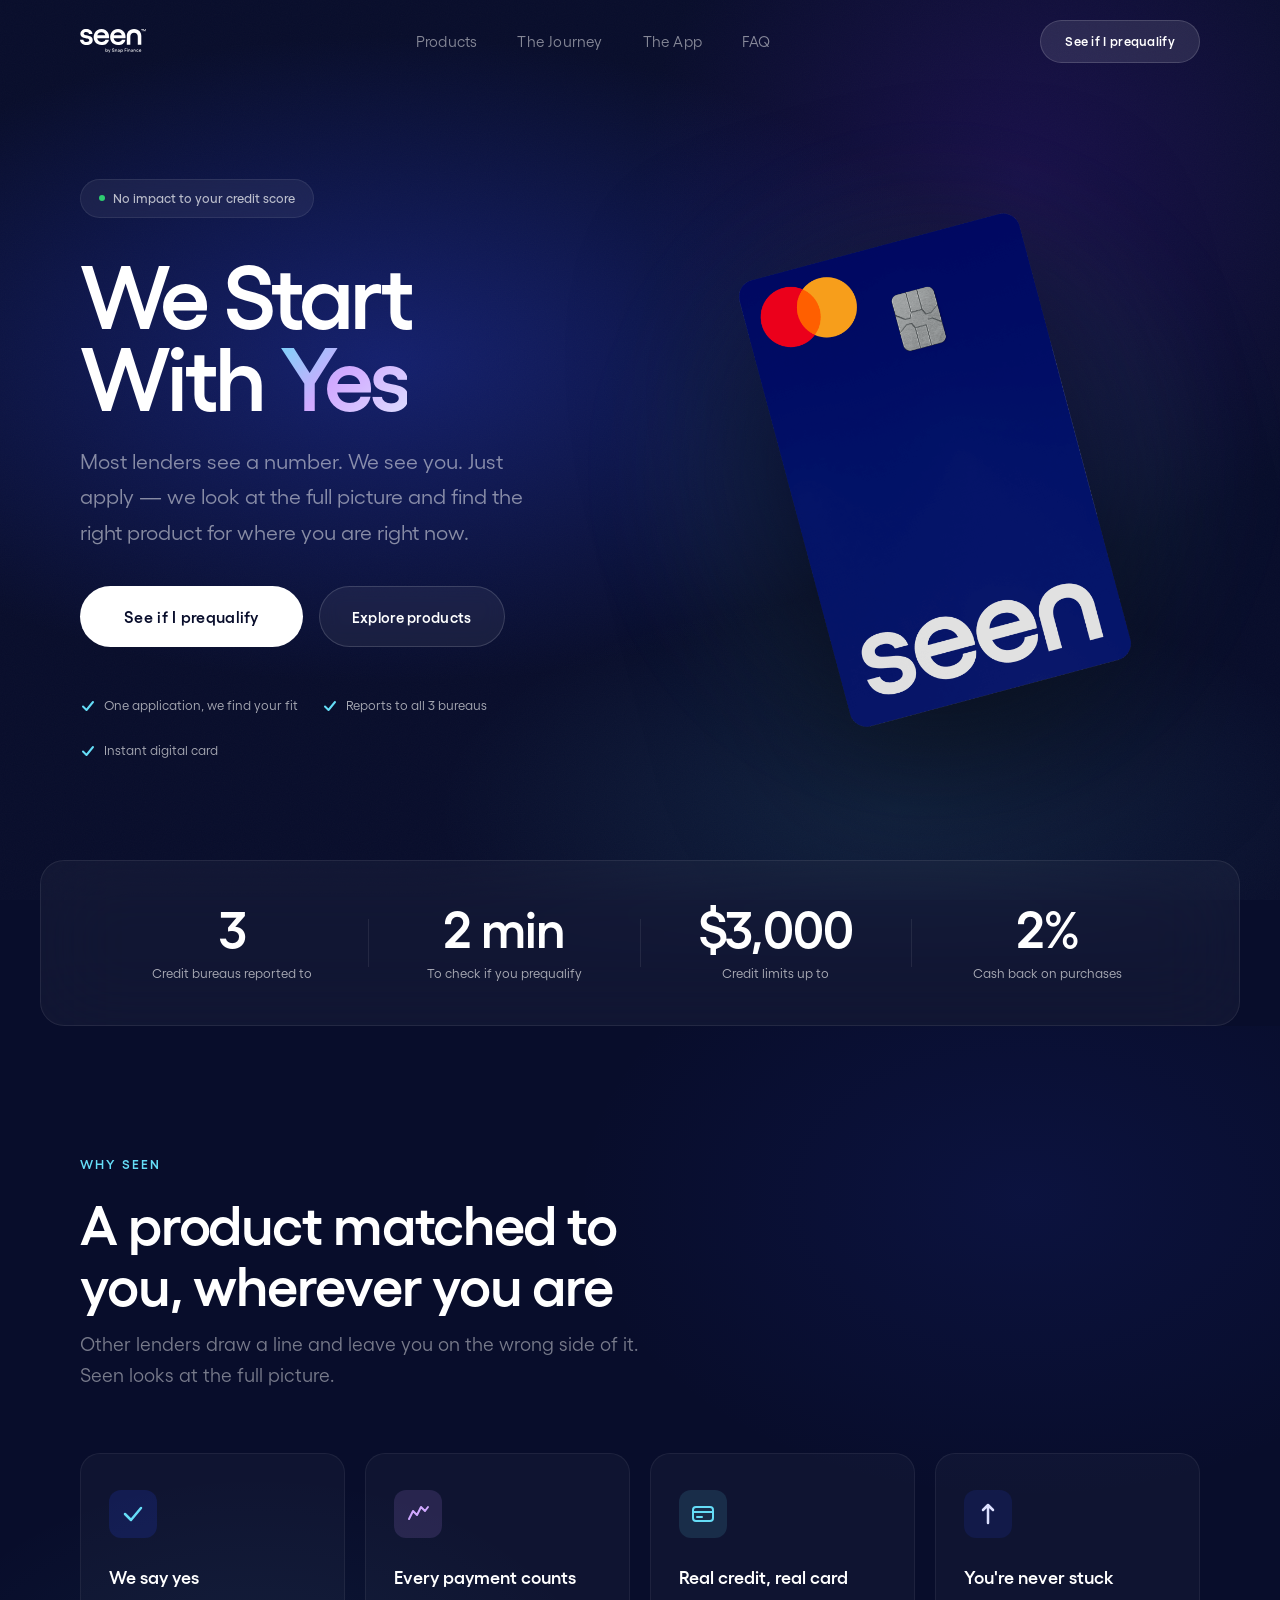
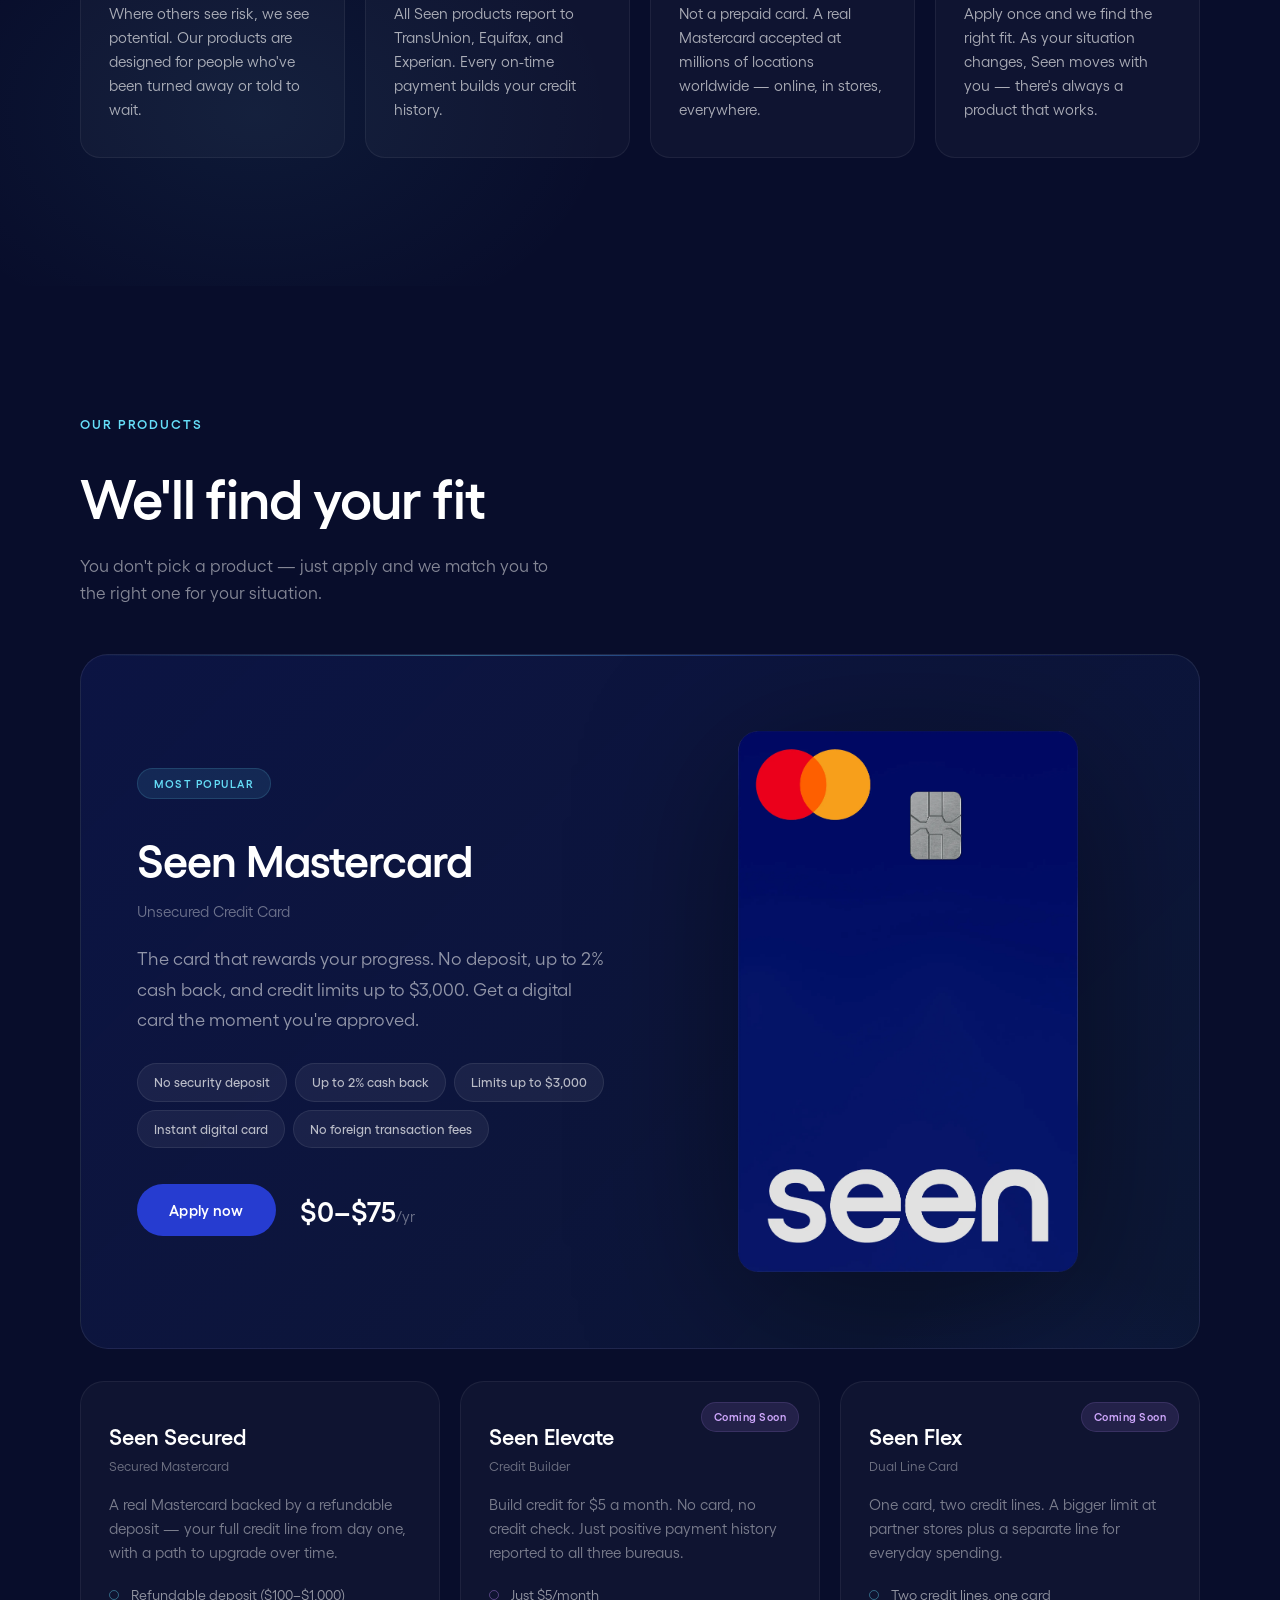
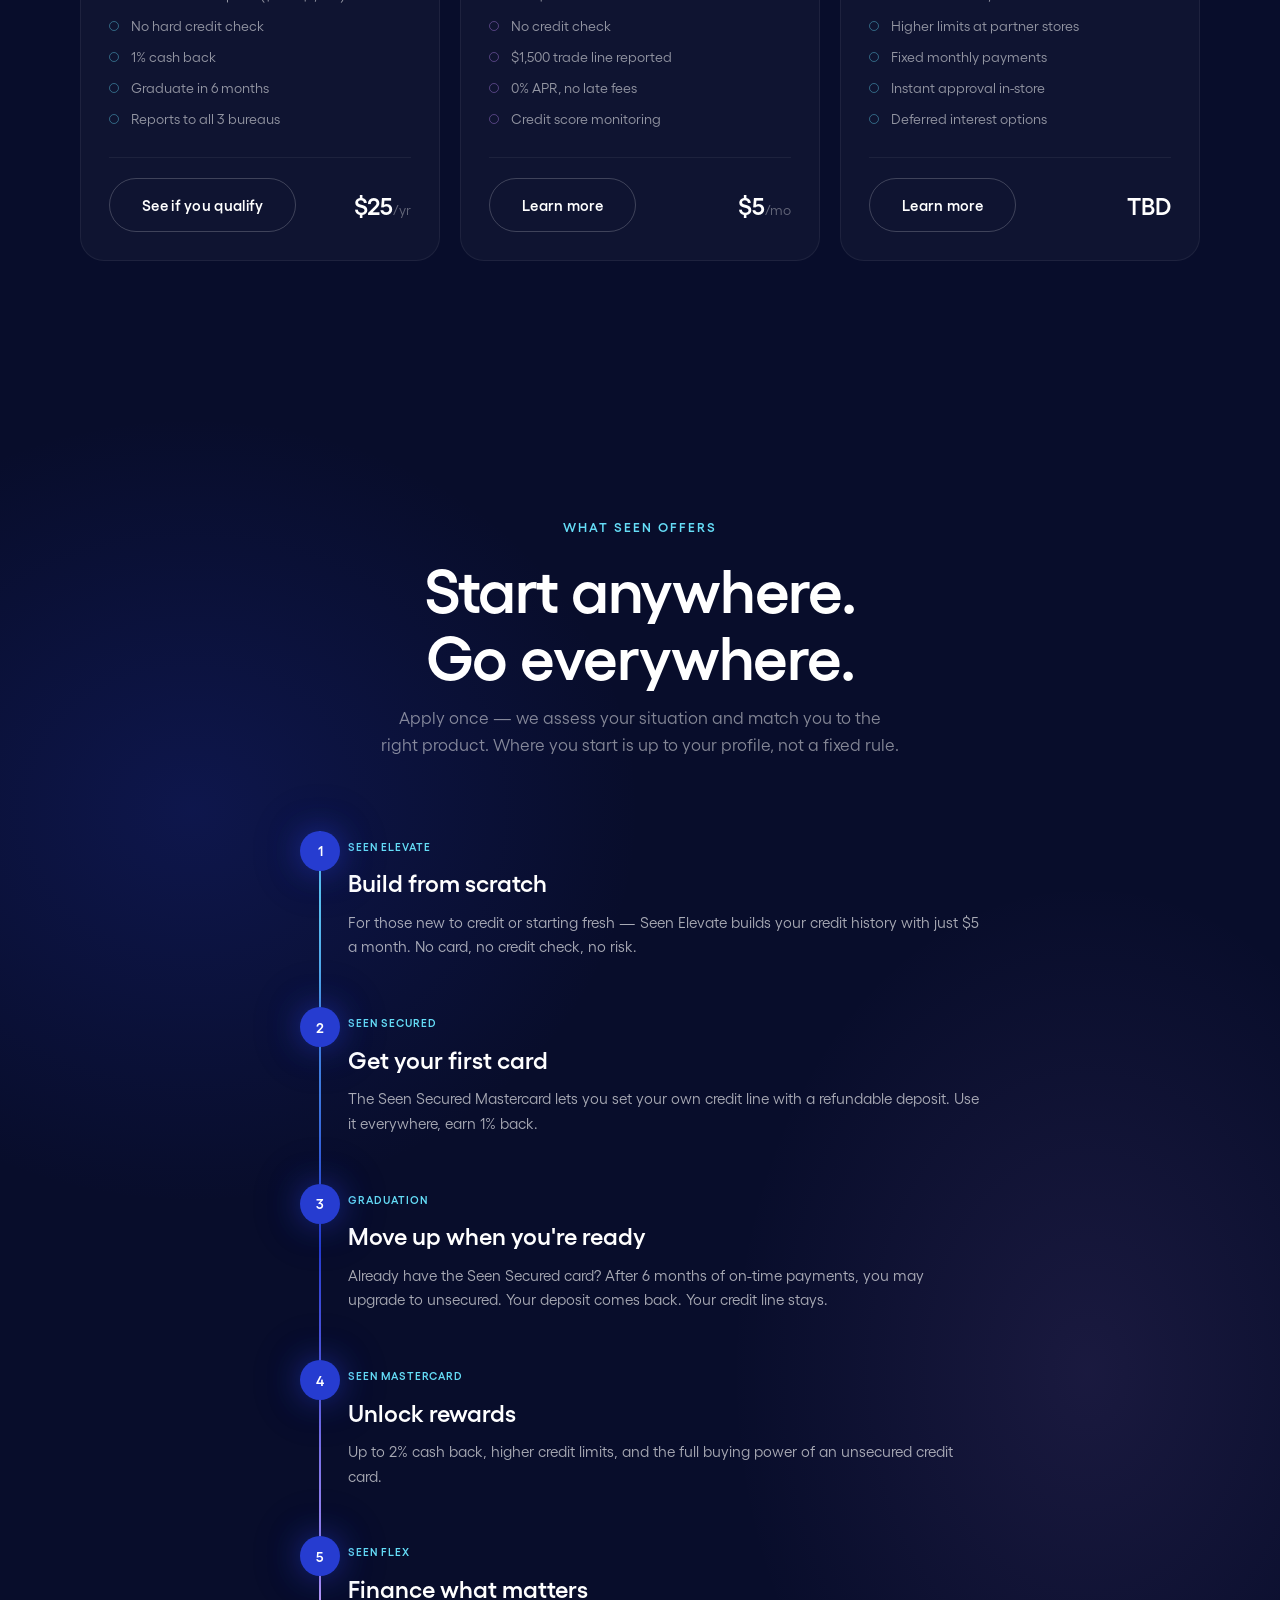
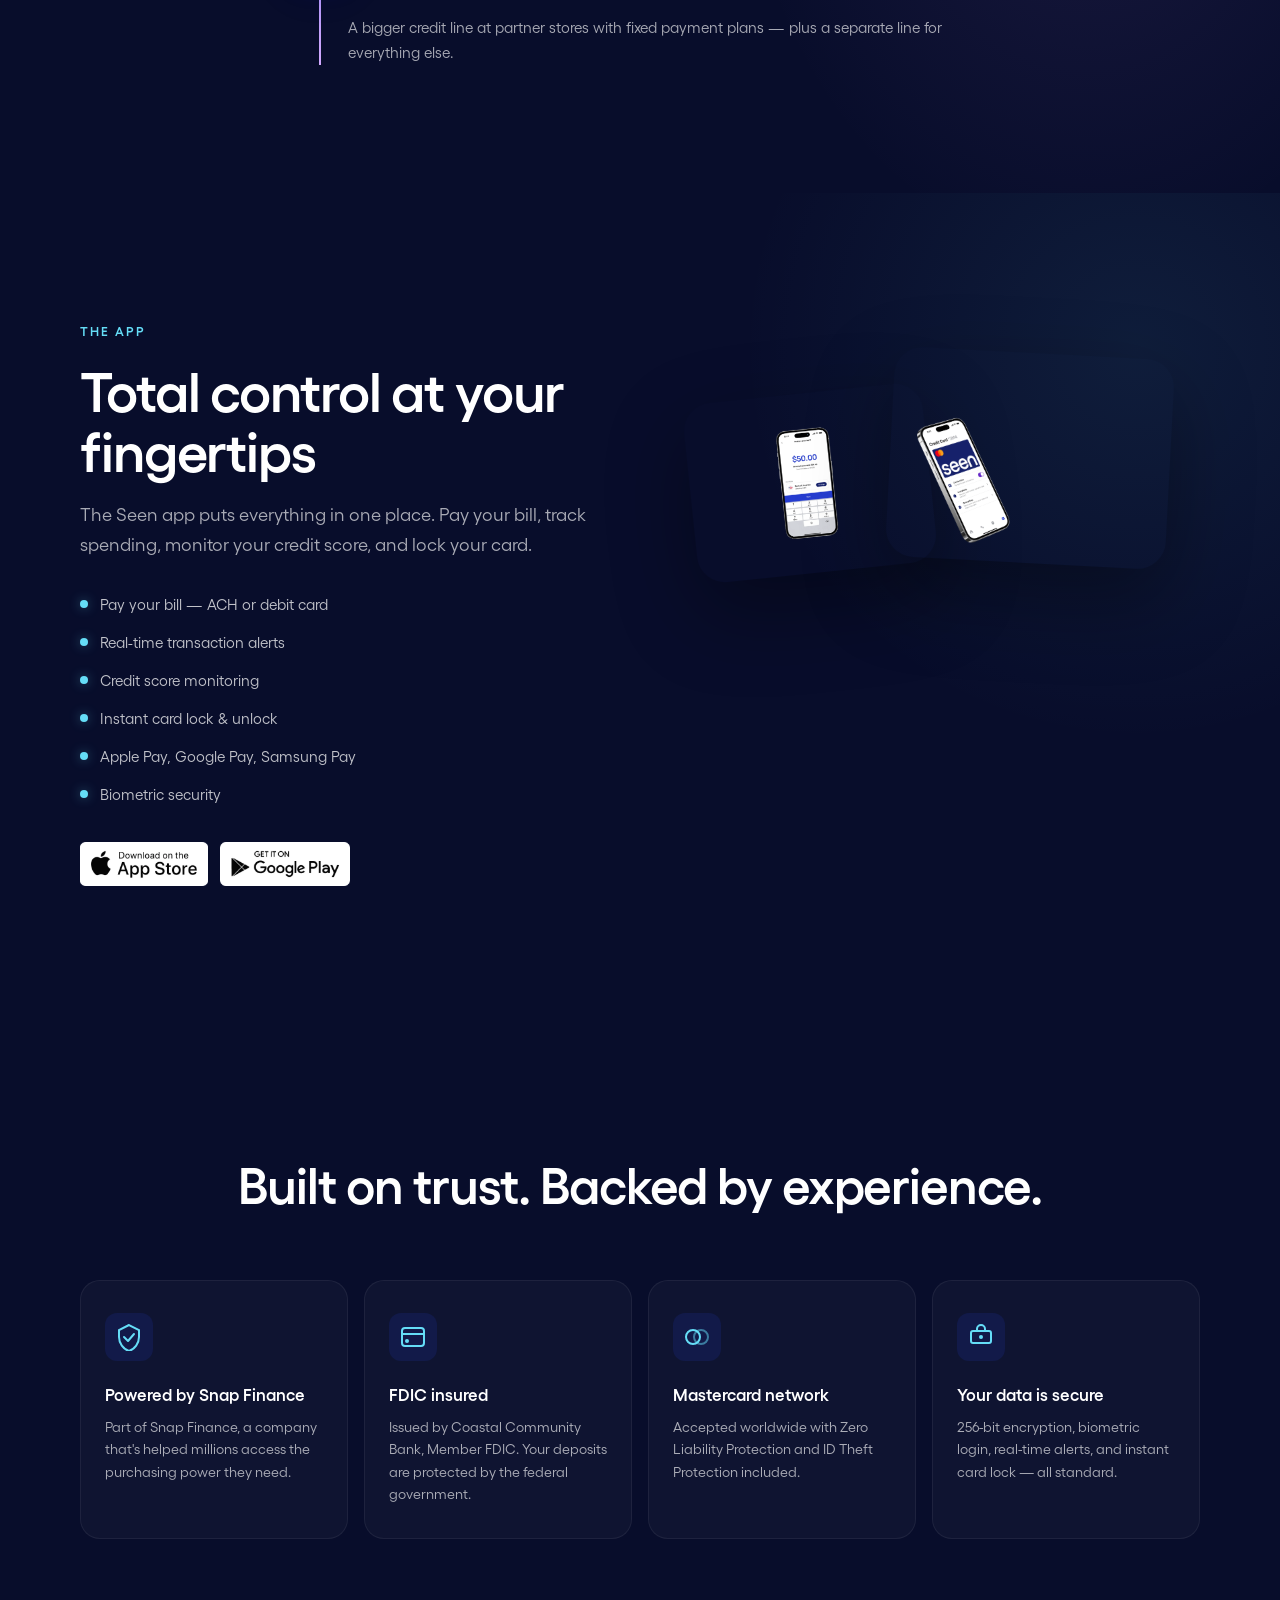
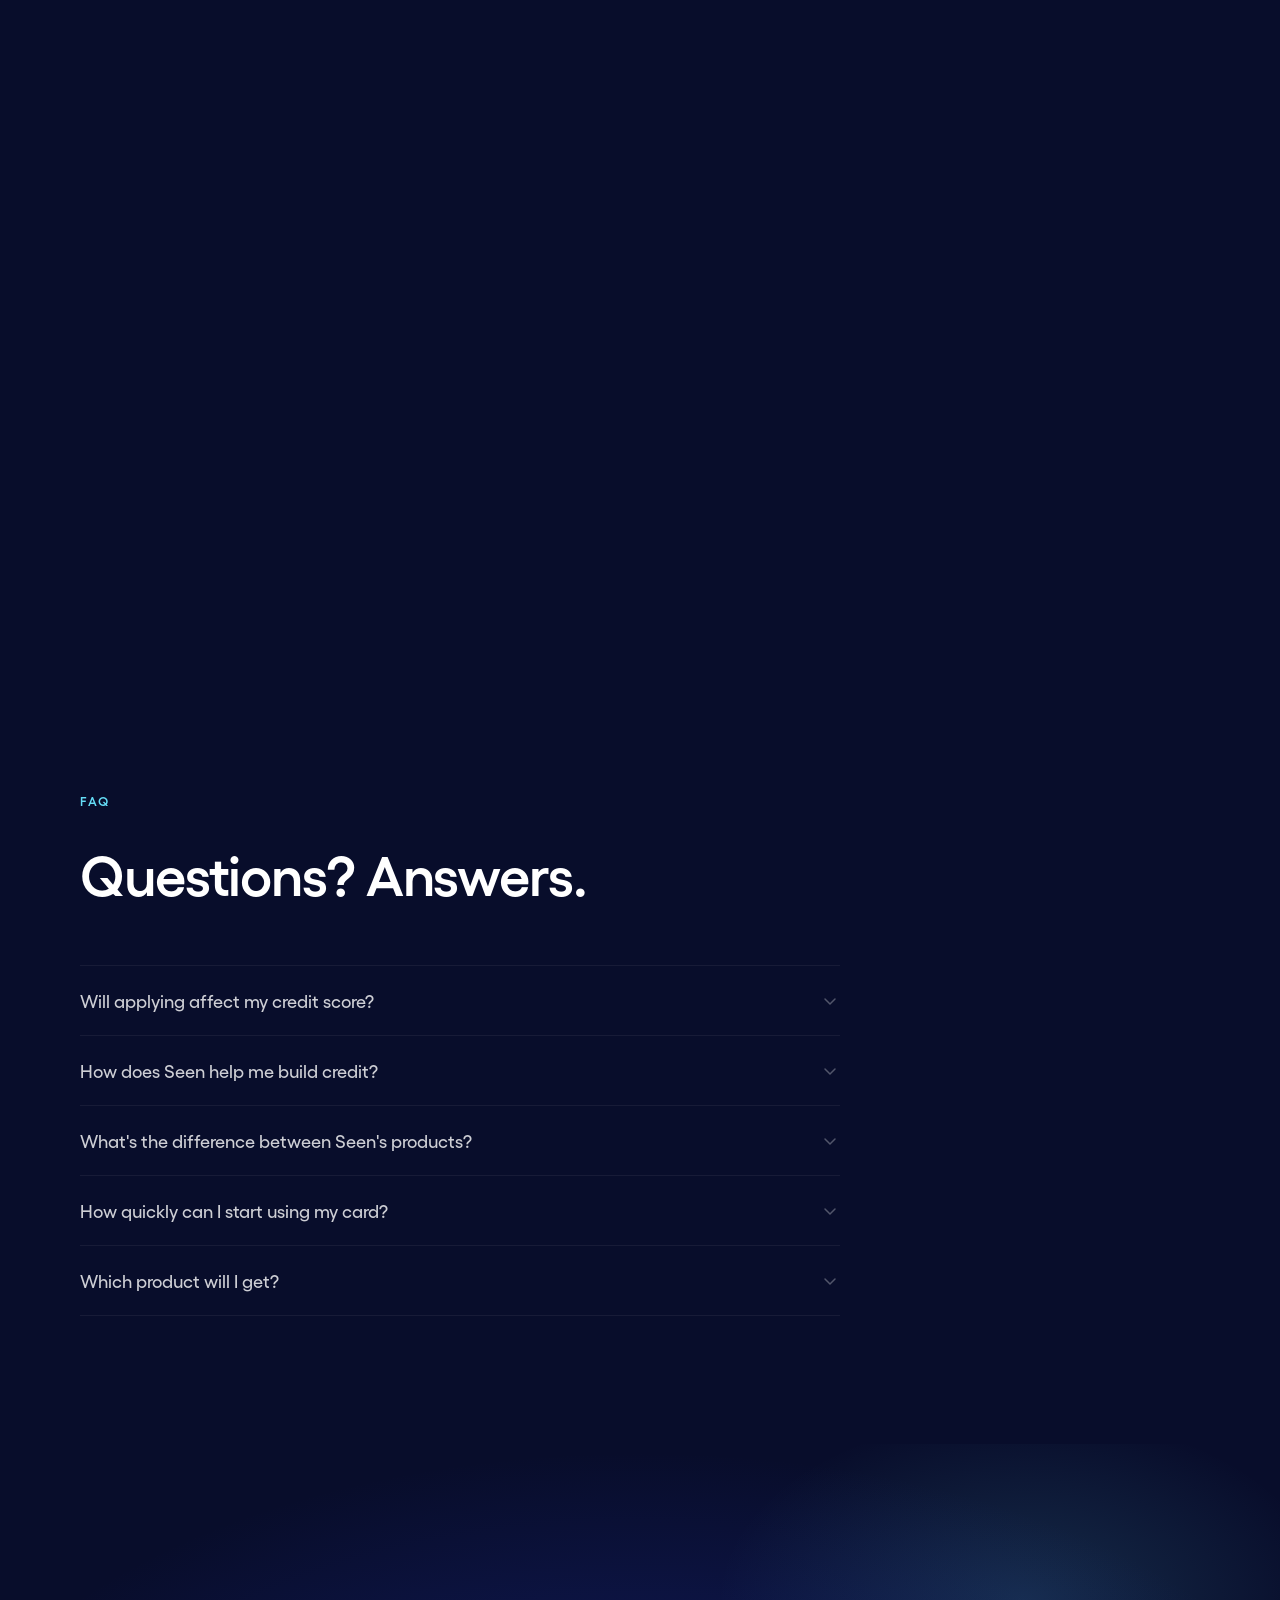
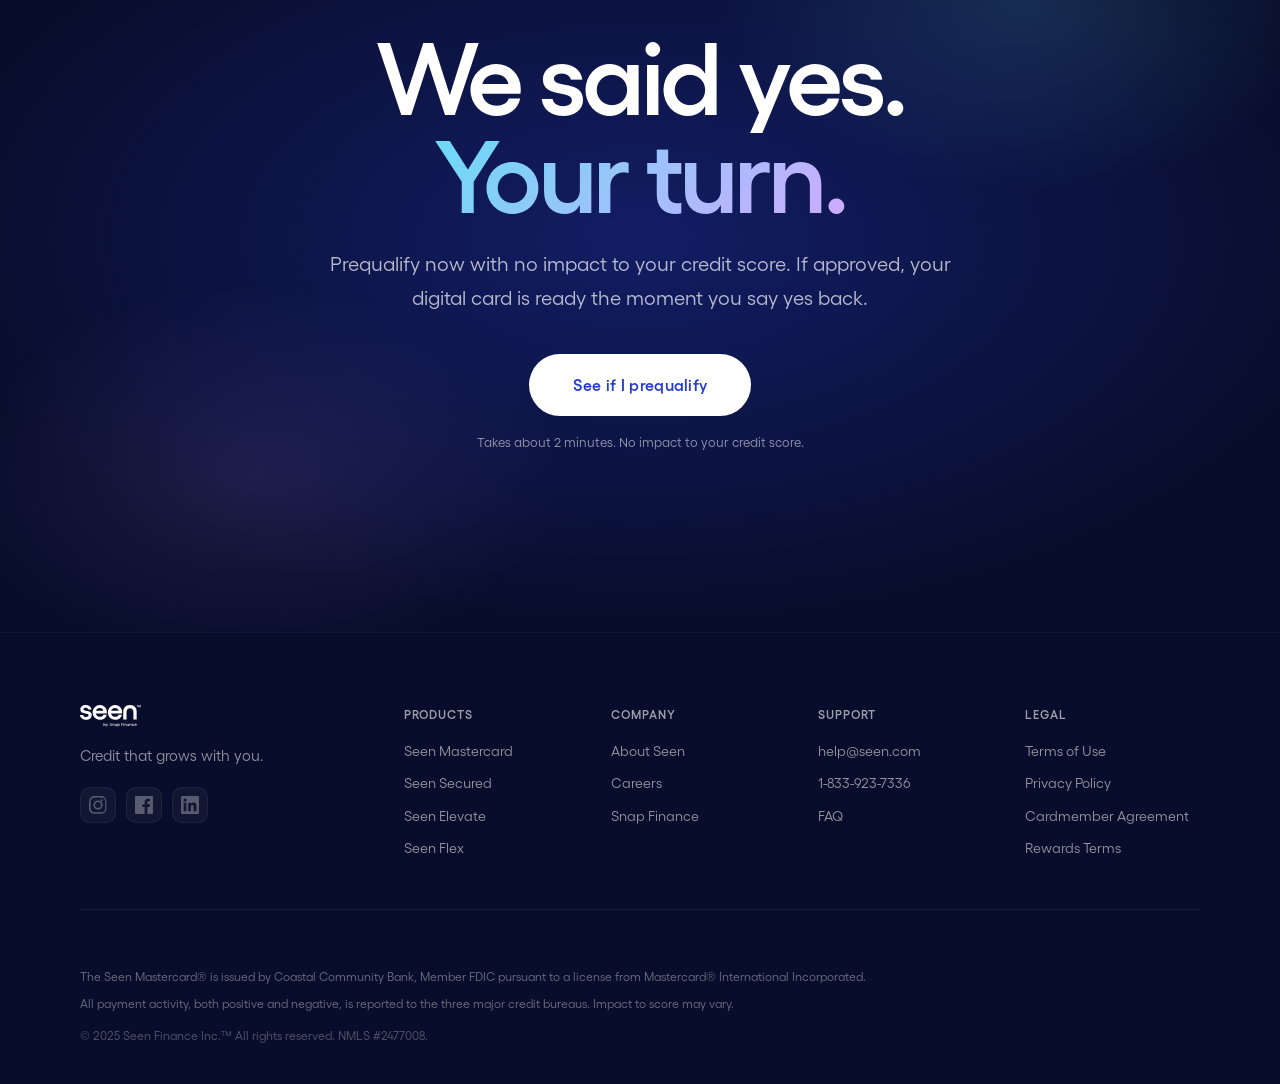
==== commit b68233c8: "Update v2 messaging and increase type scale Rework copy so users understand they submit one applicat" ====
--- a/v2/index.html
+++ b/v2/index.html
@@ -56,7 +56,7 @@
             We Start<br>With <span class="hero__accent">Yes</span>
           </h1>
           <p class="hero__sub" data-reveal="up" data-reveal-delay="200">
-            Most lenders see a number. We see you. Build credit, earn rewards, and unlock the financial future you deserve.
+            Most lenders see a number. We see you. Just apply — we look at the full picture and find the right product for where you are right now.
           </p>
           <div class="hero__actions" data-reveal="up" data-reveal-delay="300">
             <a href="https://app.seen.com/prequalify?utm_medium=organic" class="btn btn--primary btn--large">See if I prequalify</a>
@@ -65,7 +65,7 @@
           <div class="hero__proof" data-reveal="fade" data-reveal-delay="500">
             <div class="hero__proof-item">
               <svg width="16" height="16" viewBox="0 0 16 16" fill="none" aria-hidden="true"><path d="M3 8.5l3.5 3.5L13 4" stroke="currentColor" stroke-width="2" stroke-linecap="round" stroke-linejoin="round"/></svg>
-              No security deposit
+              One application, we find your fit
             </div>
             <div class="hero__proof-item">
               <svg width="16" height="16" viewBox="0 0 16 16" fill="none" aria-hidden="true"><path d="M3 8.5l3.5 3.5L13 4" stroke="currentColor" stroke-width="2" stroke-linecap="round" stroke-linejoin="round"/></svg>
@@ -118,8 +118,8 @@
       <div class="container">
         <div class="why__header" data-reveal="up">
           <p class="label">Why Seen</p>
-          <h2 class="why__title">A product for every stage of your credit journey</h2>
-          <p class="why__sub">Other lenders draw a line and leave you on the wrong side of it. Seen is different.</p>
+          <h2 class="why__title">A product matched to you, wherever you are</h2>
+          <p class="why__sub">Other lenders draw a line and leave you on the wrong side of it. Seen looks at the full picture.</p>
         </div>
         <div class="why__grid">
           <div class="why__card" data-reveal="up" data-reveal-delay="0">
@@ -148,7 +148,7 @@
               <svg width="24" height="24" viewBox="0 0 24 24" fill="none" aria-hidden="true"><path d="M12 3v18m0-18l-5 5m5-5l5 5" stroke="currentColor" stroke-width="2.5" stroke-linecap="round" stroke-linejoin="round"/></svg>
             </div>
             <h3>You're never stuck</h3>
-            <p>Start with a credit builder or secured card, then graduate to unsecured. Seen grows with you as your credit improves.</p>
+            <p>Apply once and we find the right fit. As your situation changes, Seen moves with you — there's always a product that works.</p>
           </div>
         </div>
       </div>
@@ -159,7 +159,8 @@
       <div class="container">
         <div class="products__header" data-reveal="up">
           <p class="label">Our Products</p>
-          <h2 class="products__title">Find the right fit</h2>
+          <h2 class="products__title">We'll find your fit</h2>
+          <p class="products__sub">You don't pick a product — just apply and we match you to the right one for your situation.</p>
         </div>
 
         <!-- Featured Product: Unsecured -->
@@ -193,7 +194,7 @@
               <h3 class="product-card__name">Seen Secured</h3>
               <p class="product-card__type">Secured Mastercard</p>
             </div>
-            <p class="product-card__desc">Your stepping stone. Make a refundable deposit, get a matching credit line, and build toward graduation to unsecured.</p>
+            <p class="product-card__desc">A real Mastercard backed by a refundable deposit — your full credit line from day one, with a path to upgrade over time.</p>
             <ul class="product-card__list">
               <li>Refundable deposit ($100–$1,000)</li>
               <li>No hard credit check</li>
@@ -202,7 +203,7 @@
               <li>Reports to all 3 bureaus</li>
             </ul>
             <div class="product-card__footer">
-              <a href="https://app.seen.com/prequalify?utm_medium=organic" class="btn btn--outline">Apply now</a>
+              <a href="https://app.seen.com/prequalify?utm_medium=organic" class="btn btn--outline">See if you qualify</a>
               <span class="product-card__price">$25<small>/yr</small></span>
             </div>
           </article>
@@ -255,8 +256,9 @@
       <div class="journey__bg"></div>
       <div class="container">
         <div class="journey__header" data-reveal="up">
-          <p class="label">Your Journey</p>
+          <p class="label">What Seen Offers</p>
           <h2 class="journey__title">Start anywhere.<br>Go everywhere.</h2>
+          <p class="journey__sub">Apply once — we assess your situation and match you to the right product. Where you start is up to your profile, not a fixed rule.</p>
         </div>
         <div class="timeline">
           <div class="timeline__line" id="timeline-line"></div>
@@ -265,8 +267,8 @@
             <div class="timeline__marker"><span>1</span></div>
             <div class="timeline__content">
               <span class="timeline__tag">Seen Elevate</span>
-              <h3>Start building</h3>
-              <p>New to credit or rebuilding? Seen Elevate builds your credit history with just $5 a month. No card, no credit check, no risk.</p>
+              <h3>Build from scratch</h3>
+              <p>For those new to credit or starting fresh — Seen Elevate builds your credit history with just $5 a month. No card, no credit check, no risk.</p>
             </div>
           </div>
 
@@ -283,8 +285,8 @@
             <div class="timeline__marker"><span>3</span></div>
             <div class="timeline__content">
               <span class="timeline__tag">Graduation</span>
-              <h3>Earn your upgrade</h3>
-              <p>After 6 months of good habits, your secured card can graduate to unsecured. Your deposit comes back. Your credit line stays.</p>
+              <h3>Move up when you're ready</h3>
+              <p>Already have the Seen Secured card? After 6 months of on-time payments, you may upgrade to unsecured. Your deposit comes back. Your credit line stays.</p>
             </div>
           </div>
 
@@ -435,7 +437,7 @@
               <svg class="faq-item__icon" width="20" height="20" viewBox="0 0 20 20" fill="none" aria-hidden="true"><path d="M5 8l5 5 5-5" stroke="currentColor" stroke-width="1.5" stroke-linecap="round" stroke-linejoin="round"/></svg>
             </button>
             <div class="faq-item__answer" id="faq-answer-3">
-              <p><strong>Seen Elevate</strong> is a $5/month credit building subscription — no card, no credit check. <strong>Seen Secured</strong> is a Mastercard with a refundable deposit. <strong>Seen Mastercard</strong> is unsecured with up to 2% cash back. <strong>Seen Flex</strong> is a dual-line card with bigger limits at partner stores.</p>
+              <p><strong>Seen Elevate</strong> is a $5/month credit builder — no card, no credit check. <strong>Seen Secured</strong> is a Mastercard backed by a refundable deposit. <strong>Seen Mastercard</strong> is unsecured with up to 2% cash back. <strong>Seen Flex</strong> is a dual-line card with bigger limits at partner stores. You don't choose between them — just apply and we'll match you.</p>
             </div>
           </div>
           <div class="faq-item" data-reveal="up" data-reveal-delay="150">
@@ -449,11 +451,11 @@
           </div>
           <div class="faq-item" data-reveal="up" data-reveal-delay="200">
             <button class="faq-item__trigger" aria-expanded="false" aria-controls="faq-answer-5">
-              <span>What if I'm not approved for the unsecured card?</span>
+              <span>Which product will I get?</span>
               <svg class="faq-item__icon" width="20" height="20" viewBox="0 0 20 20" fill="none" aria-hidden="true"><path d="M5 8l5 5 5-5" stroke="currentColor" stroke-width="1.5" stroke-linecap="round" stroke-linejoin="round"/></svg>
             </button>
             <div class="faq-item__answer" id="faq-answer-5">
-              <p>That's exactly why we built multiple products. You may be offered the Seen Secured card or Seen Elevate credit builder. There's a path forward for everyone.</p>
+              <p>You don't choose — we do, based on your situation. After you apply, we review your profile and match you to the right product. Whatever the result, there's always an option that works for you.</p>
             </div>
           </div>
         </div>
--- a/v2/style.css
+++ b/v2/style.css
@@ -78,7 +78,7 @@
 
 body {
   font-family: var(--font);
-  font-size: 16px;
+  font-size: 17px;
   line-height: 1.6;
   color: var(--grey-1);
   background: var(--brand-deep);
@@ -235,7 +235,7 @@
   gap: 40px;
 }
 .nav__link {
-  font-size: 14px;
+  font-size: 15px;
   font-weight: 400;
   color: rgba(255,255,255,0.5);
   transition: color 0.3s;
@@ -335,7 +335,7 @@
 }
 
 .hero__title {
-  font-size: clamp(48px, 7vw, 86px);
+  font-size: clamp(56px, 7vw, 100px);
   font-weight: 700;
   line-height: 0.92;
   color: var(--white);
@@ -349,7 +349,7 @@
   background-clip: text;
 }
 .hero__sub {
-  font-size: clamp(16px, 1.8vw, 19px);
+  font-size: clamp(17px, 1.8vw, 21px);
   color: rgba(255,255,255,0.5);
   max-width: 460px;
   line-height: 1.7;
@@ -436,7 +436,7 @@
 .proof-bar__item { text-align: center; flex: 1; }
 .proof-bar__number {
   display: block;
-  font-size: clamp(32px, 4vw, 48px);
+  font-size: clamp(36px, 4vw, 56px);
   font-weight: 700;
   color: var(--white);
   letter-spacing: -0.02em;
@@ -477,7 +477,7 @@
   position: relative;
 }
 .why__title {
-  font-size: clamp(30px, 4.5vw, 48px);
+  font-size: clamp(34px, 4.5vw, 56px);
   font-weight: 700;
   line-height: 1.08;
   color: var(--white);
@@ -485,7 +485,7 @@
   margin-bottom: 16px;
 }
 .why__sub {
-  font-size: 18px;
+  font-size: 19px;
   color: rgba(255,255,255,0.45);
   line-height: 1.6;
   font-weight: 300;
@@ -562,10 +562,17 @@
   margin-bottom: 48px;
 }
 .products__title {
-  font-size: clamp(30px, 4.5vw, 48px);
+  font-size: clamp(34px, 4.5vw, 56px);
   font-weight: 700;
   color: var(--white);
   letter-spacing: -0.02em;
+  margin-bottom: 12px;
+}
+.products__sub {
+  font-size: 17px;
+  color: rgba(255,255,255,0.5);
+  font-weight: 300;
+  max-width: 480px;
 }
 
 /* Featured Product */
@@ -616,7 +623,7 @@
   margin-bottom: 24px;
 }
 .product-feature__name {
-  font-size: clamp(28px, 3.5vw, 42px);
+  font-size: clamp(32px, 3.5vw, 48px);
   font-weight: 700;
   color: var(--white);
   letter-spacing: -0.02em;
@@ -629,7 +636,7 @@
   margin-bottom: 20px;
 }
 .product-feature__desc {
-  font-size: 17px;
+  font-size: 18px;
   color: rgba(255,255,255,0.55);
   line-height: 1.7;
   margin-bottom: 28px;
@@ -820,11 +827,20 @@
   z-index: 2;
 }
 .journey__title {
-  font-size: clamp(32px, 5vw, 52px);
+  font-size: clamp(36px, 5vw, 62px);
   font-weight: 700;
   line-height: 1.08;
   color: var(--white);
   letter-spacing: -0.02em;
+  margin-bottom: 16px;
+}
+.journey__sub {
+  font-size: 17px;
+  color: rgba(255,255,255,0.5);
+  font-weight: 300;
+  max-width: 520px;
+  margin: 0 auto;
+  line-height: 1.6;
 }
 
 .timeline {
@@ -879,7 +895,7 @@
   margin-bottom: 8px;
 }
 .timeline__content h3 {
-  font-size: 22px;
+  font-size: 24px;
   font-weight: 600;
   color: var(--white);
   margin-bottom: 8px;
@@ -917,7 +933,7 @@
   align-items: center;
 }
 .app__title {
-  font-size: clamp(30px, 4.5vw, 48px);
+  font-size: clamp(34px, 4.5vw, 56px);
   font-weight: 700;
   line-height: 1.08;
   color: var(--white);
@@ -925,7 +941,7 @@
   margin-bottom: 20px;
 }
 .app__sub {
-  font-size: 17px;
+  font-size: 18px;
   color: rgba(255,255,255,0.65);
   line-height: 1.7;
   margin-bottom: 32px;
@@ -1017,7 +1033,7 @@
   margin-bottom: 56px;
 }
 .trust__title {
-  font-size: clamp(28px, 4vw, 44px);
+  font-size: clamp(32px, 4vw, 52px);
   font-weight: 700;
   color: var(--white);
   letter-spacing: -0.02em;
@@ -1097,7 +1113,7 @@
   pointer-events: none;
 }
 .education__title {
-  font-size: clamp(26px, 3.5vw, 38px);
+  font-size: clamp(30px, 3.5vw, 44px);
   font-weight: 700;
   color: var(--white);
   letter-spacing: -0.02em;
@@ -1117,7 +1133,7 @@
 }
 .education__stat-number {
   display: block;
-  font-size: clamp(48px, 6vw, 80px);
+  font-size: clamp(56px, 6vw, 92px);
   font-weight: 800;
   background: linear-gradient(135deg, var(--accent-cyan), var(--secondary-3));
   -webkit-background-clip: text;
@@ -1147,7 +1163,7 @@
   margin-bottom: 48px;
 }
 .faq__title {
-  font-size: clamp(30px, 4.5vw, 48px);
+  font-size: clamp(34px, 4.5vw, 56px);
   font-weight: 700;
   color: var(--white);
   letter-spacing: -0.02em;
@@ -1171,7 +1187,7 @@
   cursor: pointer;
   text-align: left;
   font-family: var(--font);
-  font-size: 17px;
+  font-size: 18px;
   font-weight: 500;
   color: rgba(255,255,255,0.8);
   transition: color 0.3s;
@@ -1228,7 +1244,7 @@
   margin: 0 auto;
 }
 .cta__title {
-  font-size: clamp(44px, 8vw, 88px);
+  font-size: clamp(52px, 8vw, 104px);
   font-weight: 700;
   color: var(--white);
   line-height: 0.95;
@@ -1242,7 +1258,7 @@
   background-clip: text;
 }
 .cta__sub {
-  font-size: 18px;
+  font-size: 20px;
   color: rgba(255,255,255,0.7);
   line-height: 1.7;
   margin-bottom: 40px;
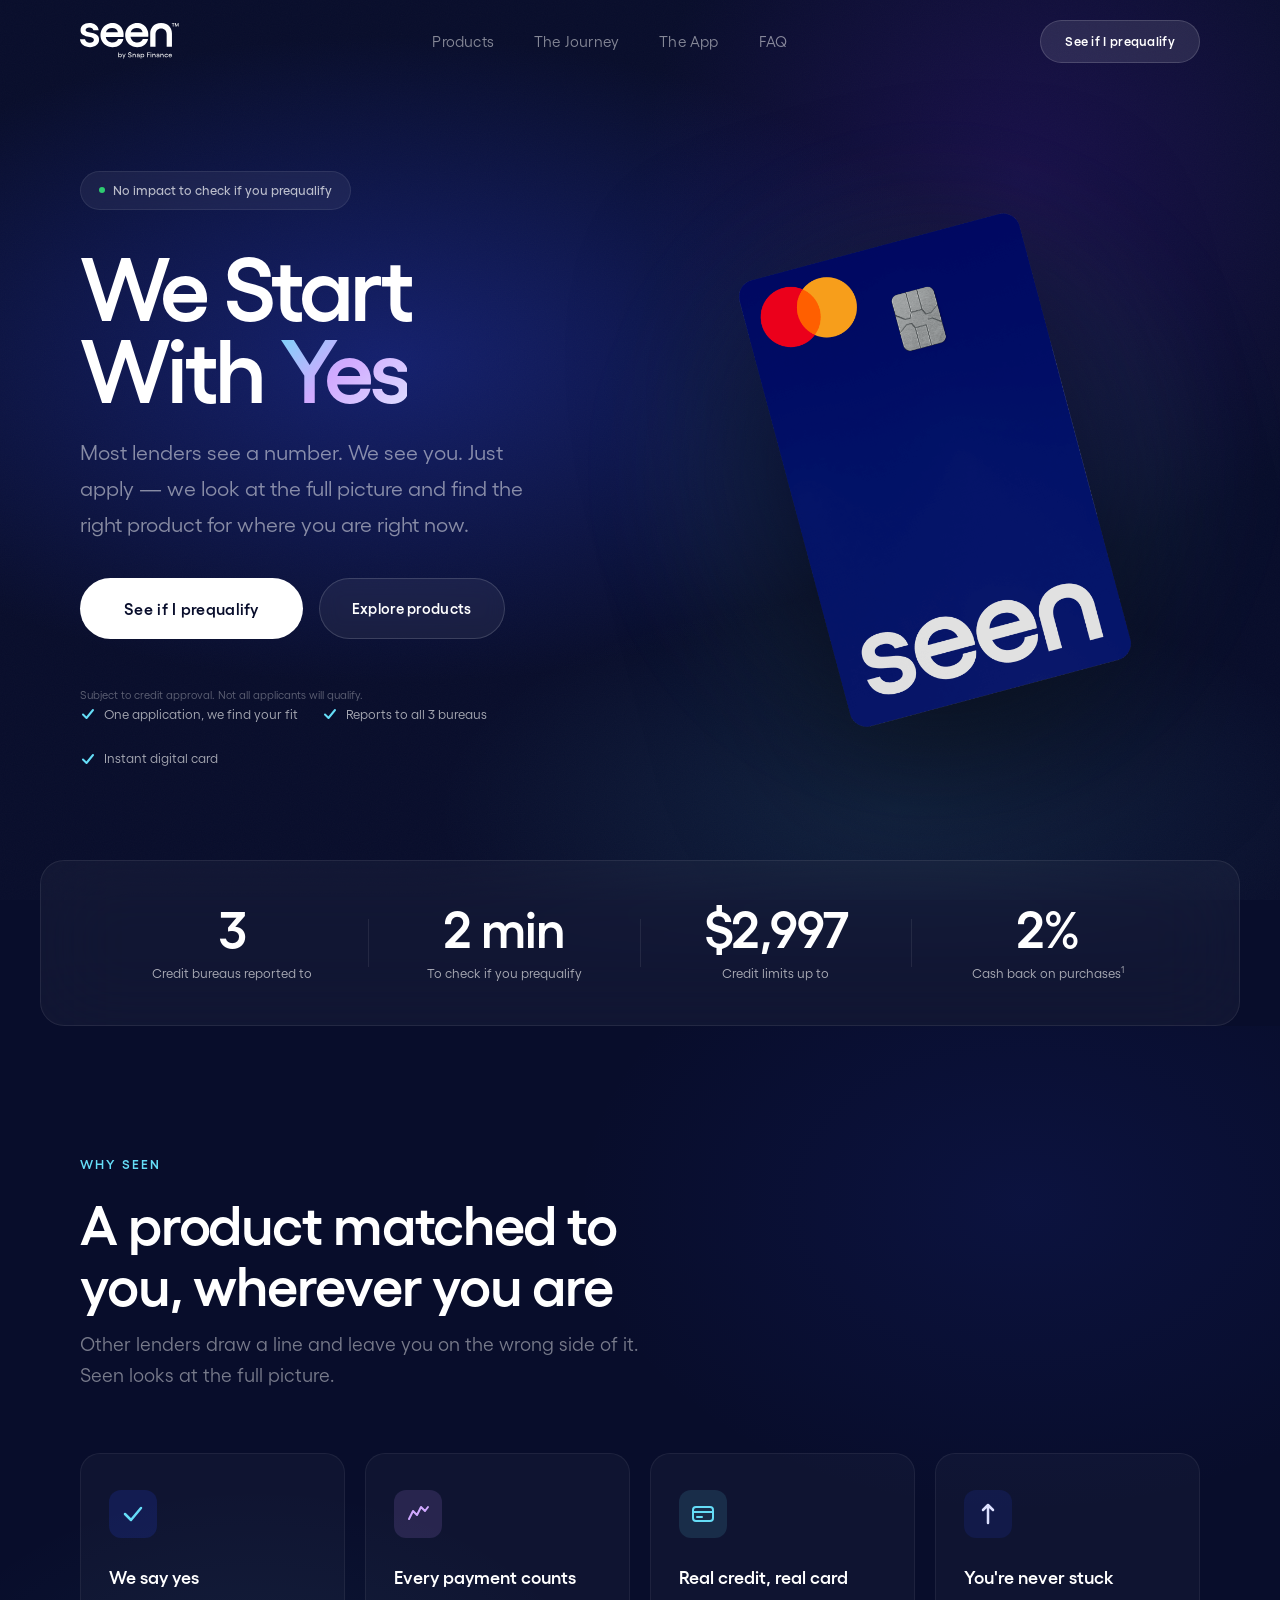
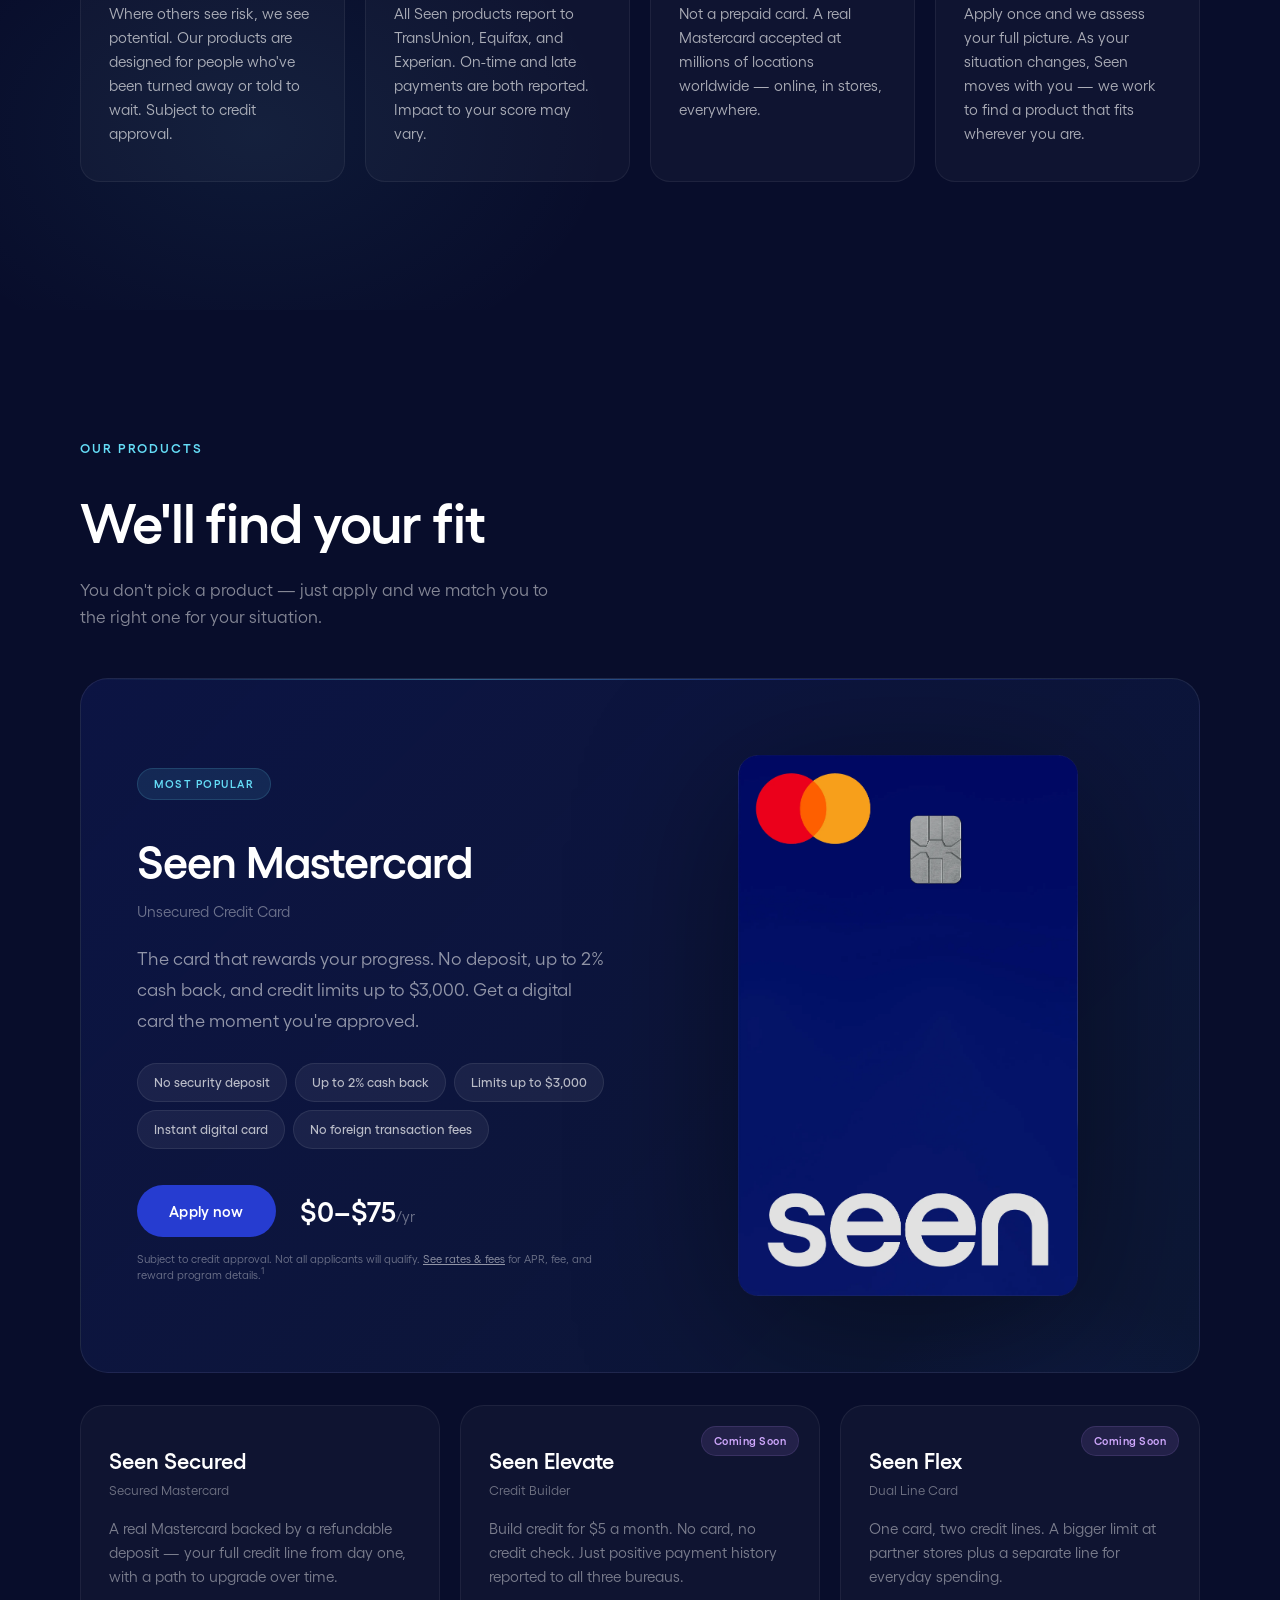
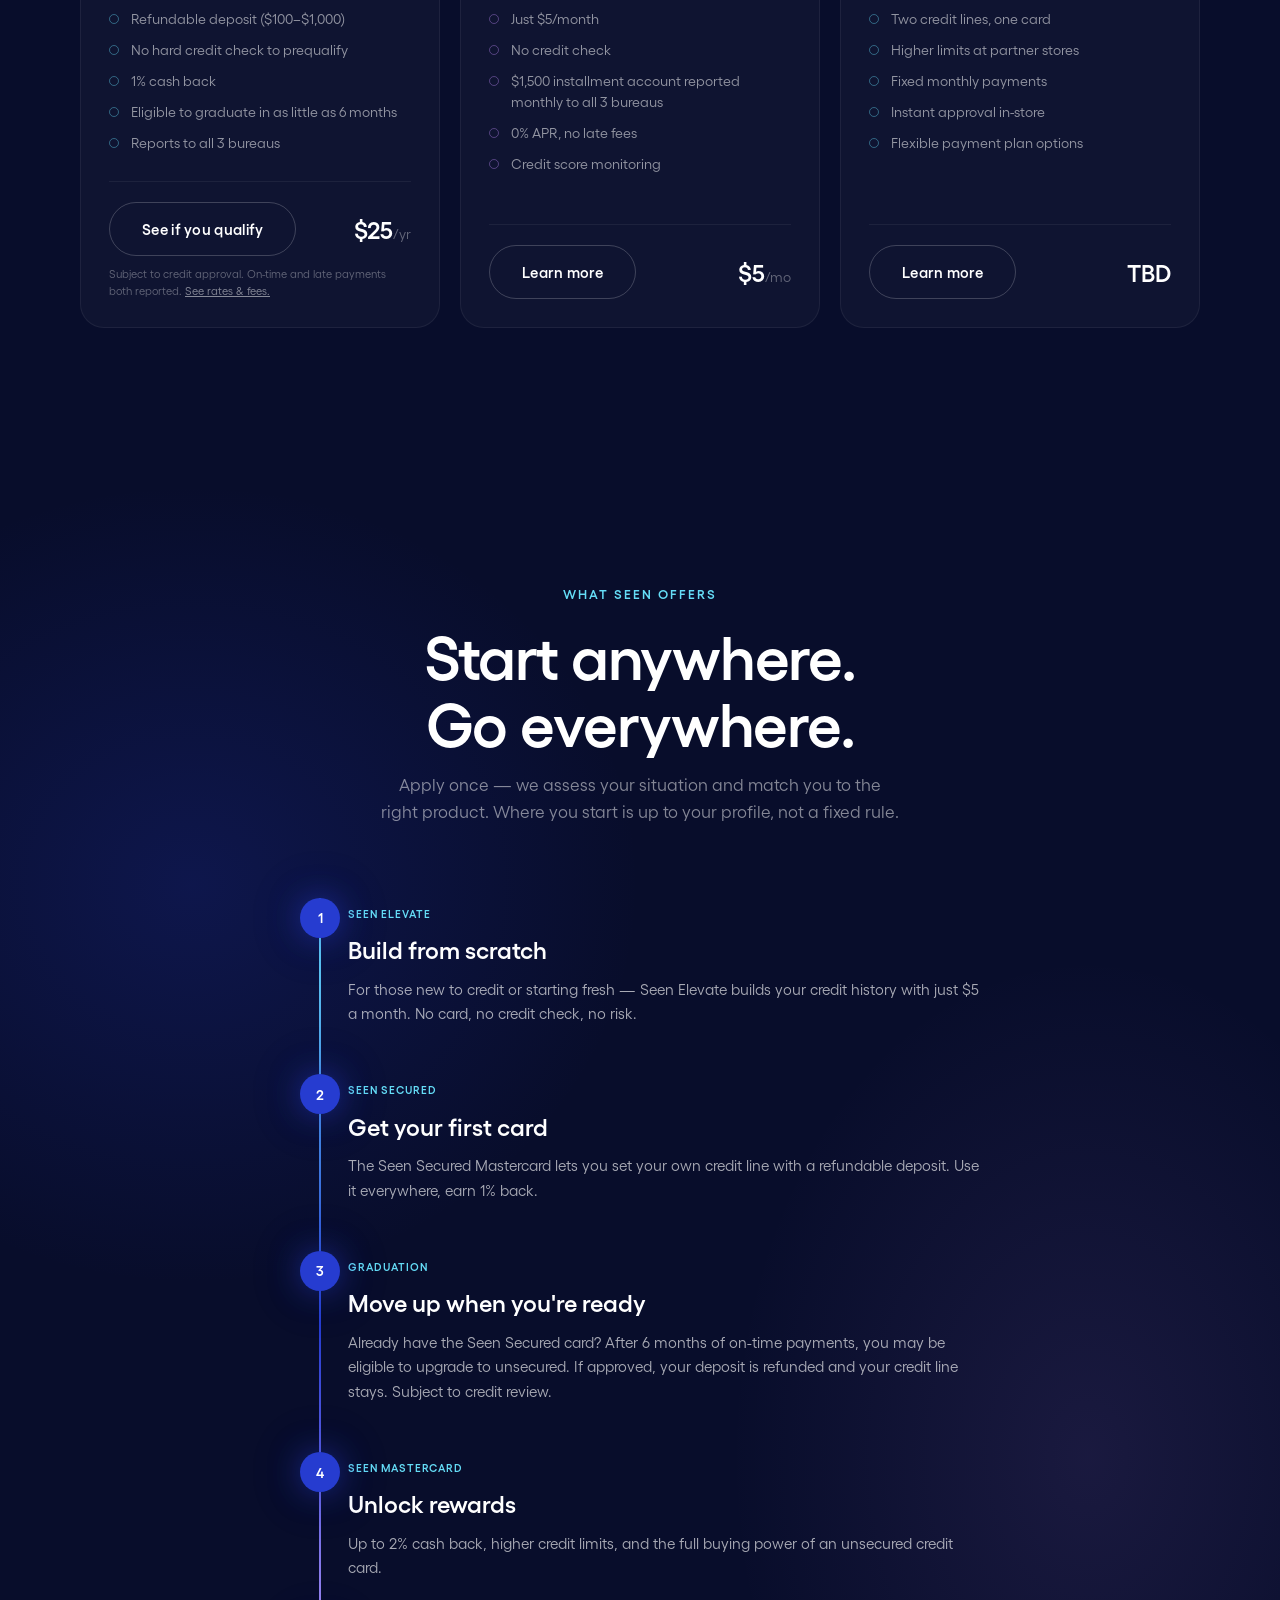
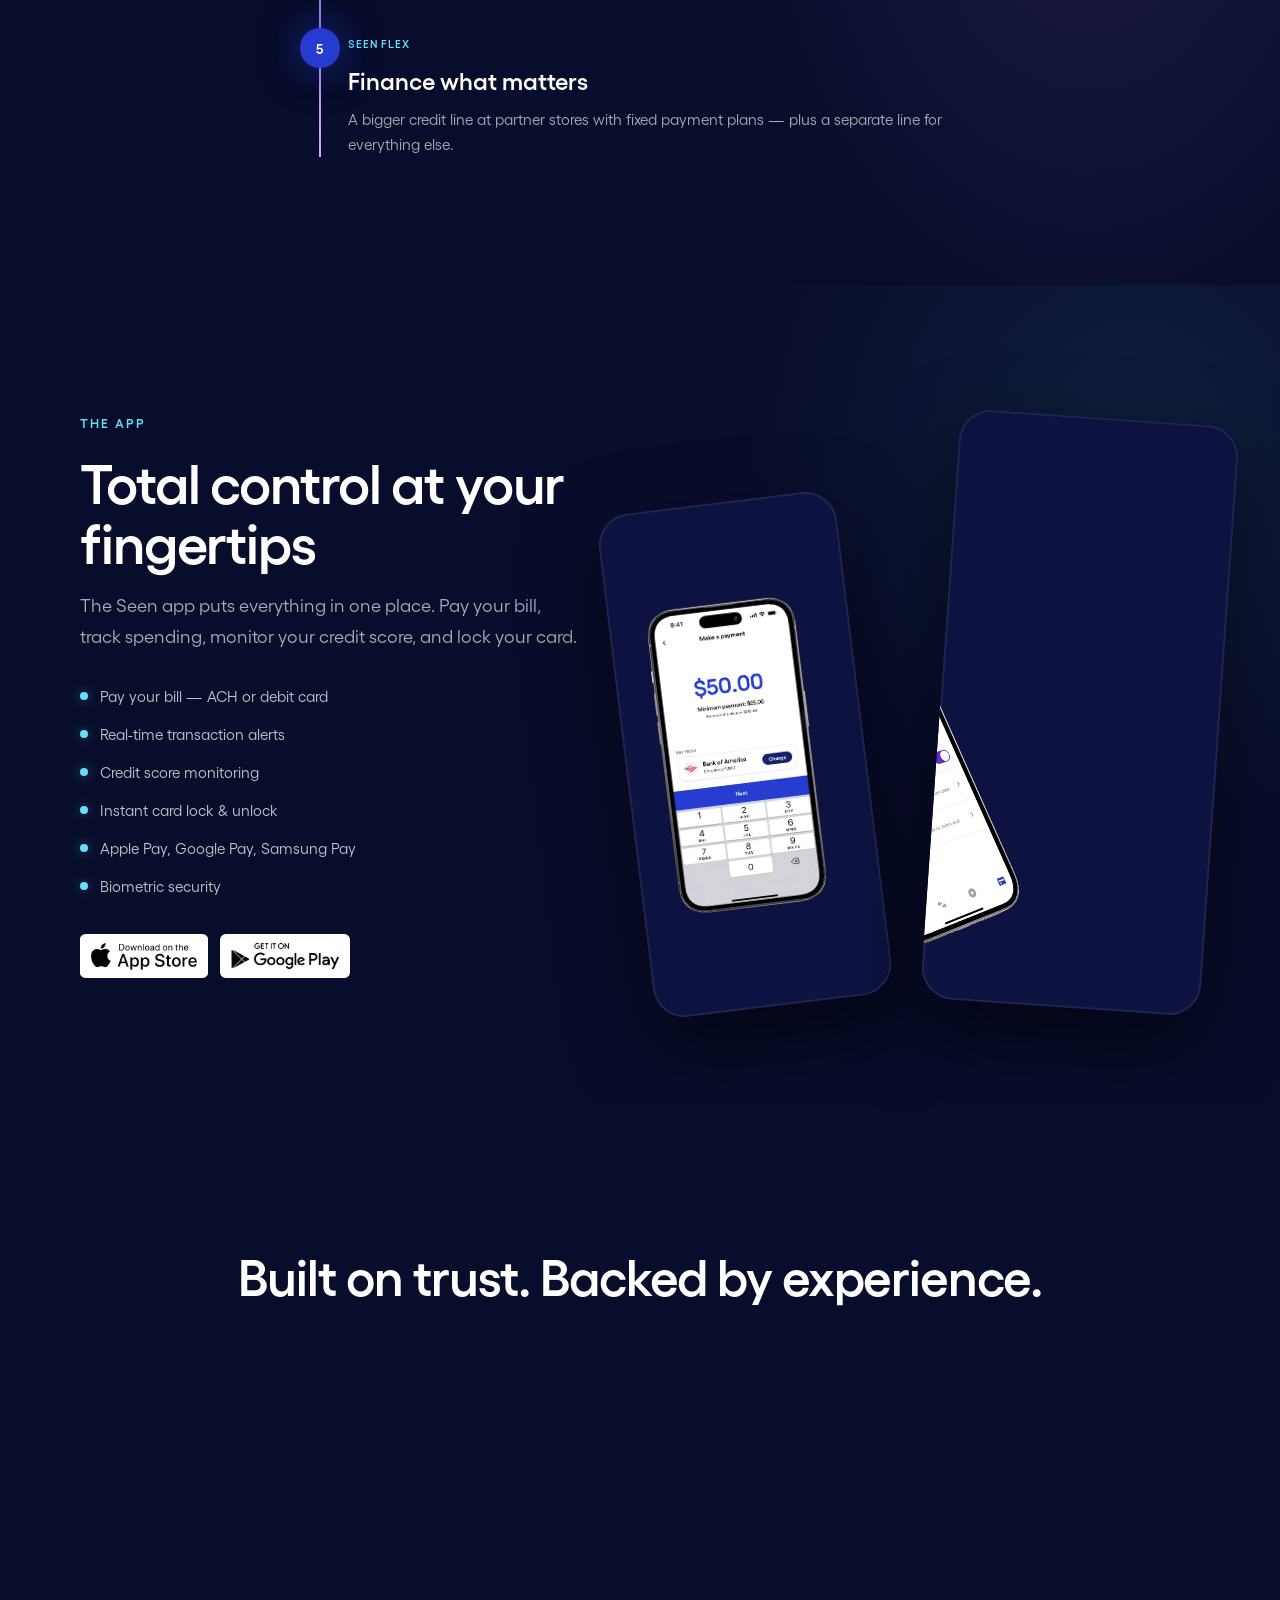
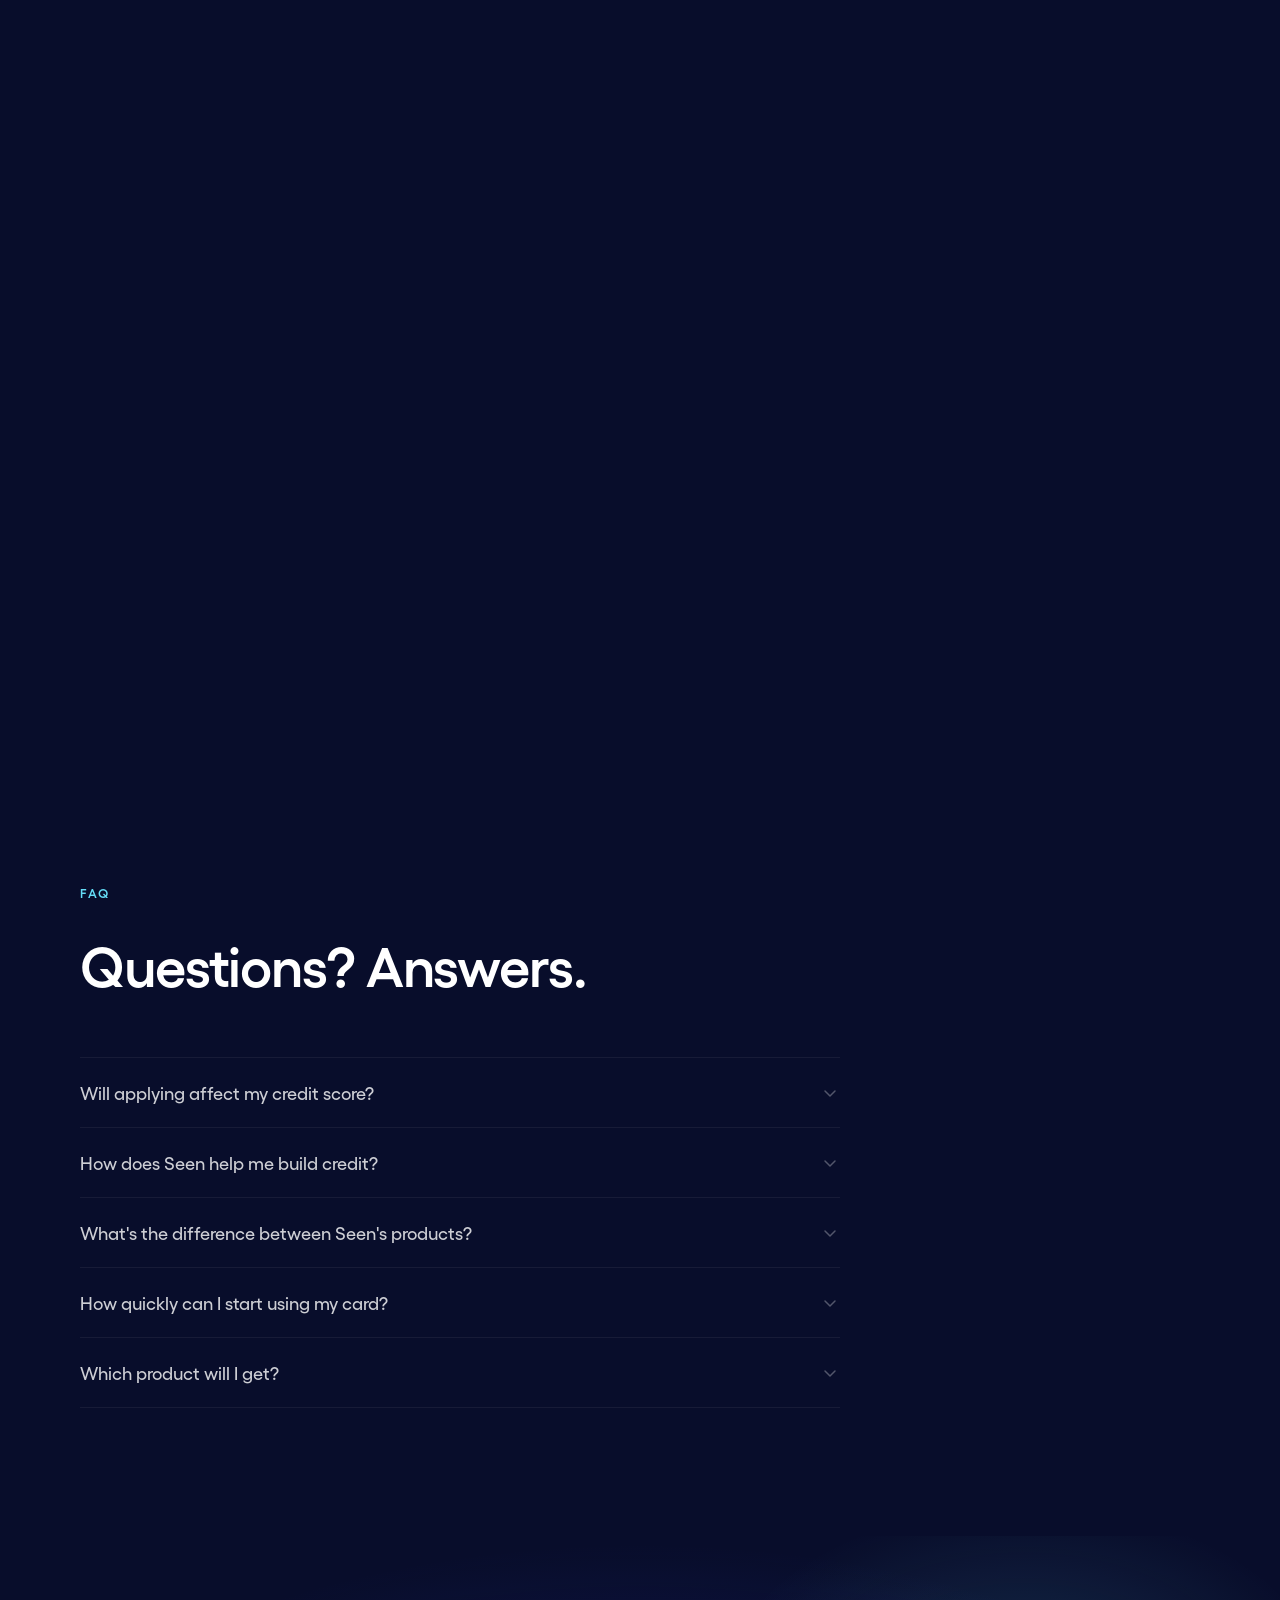
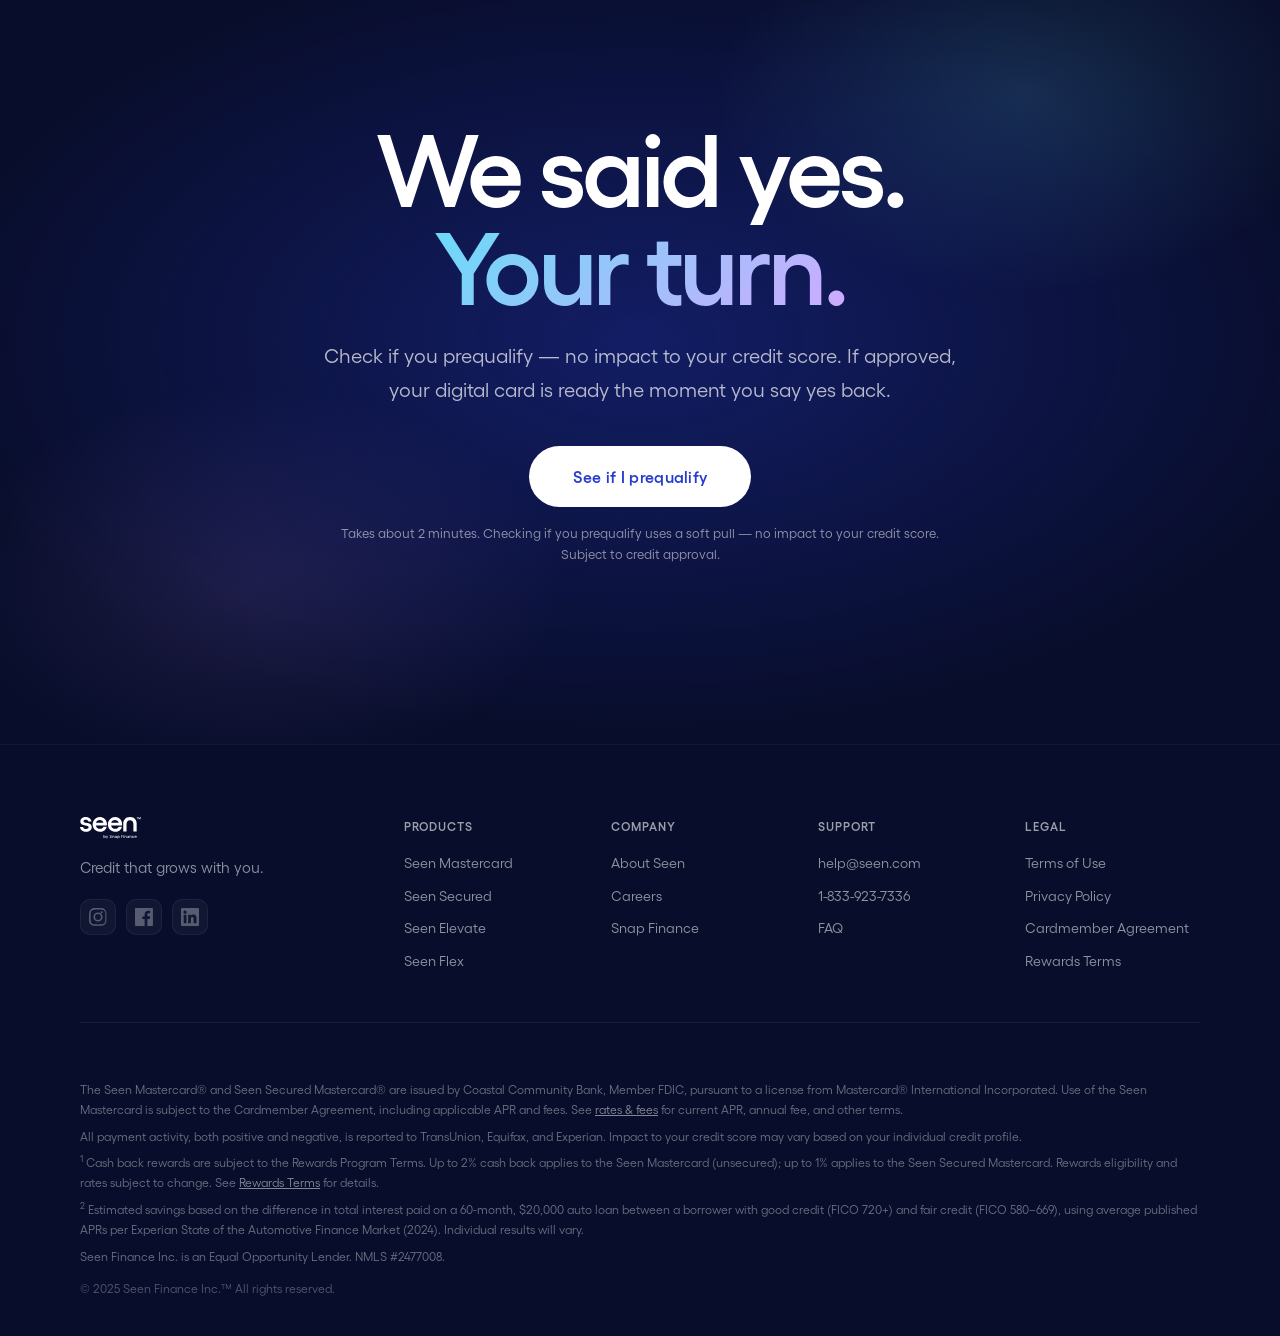
==== commit 052a9ee8: "Regulatory compliance fixes for v2 marketing copy - Qualify all approval language with "subject to c" ====
--- a/v2/index.html
+++ b/v2/index.html
@@ -4,16 +4,16 @@
   <meta charset="UTF-8">
   <meta name="viewport" content="width=device-width, initial-scale=1.0">
   <title>Seen | Credit That Grows With You</title>
-  <meta name="description" content="Seen starts with yes. Build, rebuild, and grow your credit with products designed for every stage of your journey. Mastercard accepted everywhere.">
+  <meta name="description" content="Seen starts with yes. Build, rebuild, and grow your credit with products designed for every stage of your journey. Mastercard accepted at millions of locations worldwide.">
   <meta name="robots" content="noindex, nofollow">
   <meta name="theme-color" content="#080d2b">
   <meta property="og:type" content="website">
   <meta property="og:title" content="Seen | Credit That Grows With You">
-  <meta property="og:description" content="Seen starts with yes. Build, rebuild, and grow your credit with products designed for every stage of your journey. Mastercard accepted everywhere.">
+  <meta property="og:description" content="Seen starts with yes. Build, rebuild, and grow your credit with products designed for every stage of your journey. Mastercard accepted at millions of locations worldwide.">
   <meta property="og:image" content="assets/logo-webclip.webp">
   <meta name="twitter:card" content="summary_large_image">
   <meta name="twitter:title" content="Seen | Credit That Grows With You">
-  <meta name="twitter:description" content="Seen starts with yes. Build, rebuild, and grow your credit with products designed for every stage of your journey. Mastercard accepted everywhere.">
+  <meta name="twitter:description" content="Seen starts with yes. Build, rebuild, and grow your credit with products designed for every stage of your journey. Mastercard accepted at millions of locations worldwide.">
   <link rel="icon" href="assets/logo-webclip.webp" type="image/webp">
   <link rel="stylesheet" href="style.css">
 </head>
@@ -50,7 +50,7 @@
         <div class="hero__text">
           <div class="hero__badge" data-reveal="up">
             <span class="hero__badge-dot"></span>
-            No impact to your credit score
+            No impact to check if you prequalify
           </div>
           <h1 class="hero__title" data-reveal="up" data-reveal-delay="100">
             We Start<br>With <span class="hero__accent">Yes</span>
@@ -62,6 +62,7 @@
             <a href="https://app.seen.com/prequalify?utm_medium=organic" class="btn btn--primary btn--large">See if I prequalify</a>
             <a href="#products" class="btn btn--ghost">Explore products</a>
           </div>
+          <p class="hero__legal" data-reveal="fade" data-reveal-delay="400">Subject to credit approval. Not all applicants will qualify.</p>
           <div class="hero__proof" data-reveal="fade" data-reveal-delay="500">
             <div class="hero__proof-item">
               <svg width="16" height="16" viewBox="0 0 16 16" fill="none" aria-hidden="true"><path d="M3 8.5l3.5 3.5L13 4" stroke="currentColor" stroke-width="2" stroke-linecap="round" stroke-linejoin="round"/></svg>
@@ -107,7 +108,7 @@
           <div class="proof-bar__divider"></div>
           <div class="proof-bar__item" data-reveal="up" data-reveal-delay="300">
             <span class="proof-bar__number" data-count-target="2" data-count-suffix="%">0%</span>
-            <span class="proof-bar__label">Cash back on purchases</span>
+            <span class="proof-bar__label">Cash back on purchases<sup>1</sup></span>
           </div>
         </div>
       </div>
@@ -127,14 +128,14 @@
               <svg width="24" height="24" viewBox="0 0 24 24" fill="none" aria-hidden="true"><path d="M4 12l6 6L20 6" stroke="currentColor" stroke-width="2.5" stroke-linecap="round" stroke-linejoin="round"/></svg>
             </div>
             <h3>We say yes</h3>
-            <p>Where others see risk, we see potential. Our products are designed for people who've been turned away or told to wait.</p>
+            <p>Where others see risk, we see potential. Our products are designed for people who've been turned away or told to wait. Subject to credit approval.</p>
           </div>
           <div class="why__card" data-reveal="up" data-reveal-delay="80">
             <div class="why__card-icon why__card-icon--2">
               <svg width="24" height="24" viewBox="0 0 24 24" fill="none" aria-hidden="true"><path d="M3 17l4-8 4 4 4-8 4 4 3-4" stroke="currentColor" stroke-width="2" stroke-linecap="round" stroke-linejoin="round"/></svg>
             </div>
             <h3>Every payment counts</h3>
-            <p>All Seen products report to TransUnion, Equifax, and Experian. Every on-time payment builds your credit history.</p>
+            <p>All Seen products report to TransUnion, Equifax, and Experian. On-time and late payments are both reported. Impact to your score may vary.</p>
           </div>
           <div class="why__card" data-reveal="up" data-reveal-delay="160">
             <div class="why__card-icon why__card-icon--3">
@@ -148,7 +149,7 @@
               <svg width="24" height="24" viewBox="0 0 24 24" fill="none" aria-hidden="true"><path d="M12 3v18m0-18l-5 5m5-5l5 5" stroke="currentColor" stroke-width="2.5" stroke-linecap="round" stroke-linejoin="round"/></svg>
             </div>
             <h3>You're never stuck</h3>
-            <p>Apply once and we find the right fit. As your situation changes, Seen moves with you — there's always a product that works.</p>
+            <p>Apply once and we assess your full picture. As your situation changes, Seen moves with you — we work to find a product that fits wherever you are.</p>
           </div>
         </div>
       </div>
@@ -181,6 +182,7 @@
               <a href="https://app.seen.com/prequalify?utm_medium=organic" class="btn btn--blue">Apply now</a>
               <span class="product-feature__price">$0–$75<small>/yr</small></span>
             </div>
+            <p class="product-feature__legal">Subject to credit approval. Not all applicants will qualify. <a href="#">See rates &amp; fees</a> for APR, fee, and reward program details.<sup>1</sup></p>
           </div>
           <div class="product-feature__visual">
             <img src="assets/card-front.webp" alt="Seen Mastercard" class="product-feature__card-img">
@@ -197,15 +199,16 @@
             <p class="product-card__desc">A real Mastercard backed by a refundable deposit — your full credit line from day one, with a path to upgrade over time.</p>
             <ul class="product-card__list">
               <li>Refundable deposit ($100–$1,000)</li>
-              <li>No hard credit check</li>
+              <li>No hard credit check to prequalify</li>
               <li>1% cash back</li>
-              <li>Graduate in 6 months</li>
+              <li>Eligible to graduate in as little as 6 months</li>
               <li>Reports to all 3 bureaus</li>
             </ul>
             <div class="product-card__footer">
               <a href="https://app.seen.com/prequalify?utm_medium=organic" class="btn btn--outline">See if you qualify</a>
               <span class="product-card__price">$25<small>/yr</small></span>
             </div>
+            <p class="product-card__legal">Subject to credit approval. On-time and late payments both reported. <a href="#">See rates &amp; fees.</a></p>
           </article>
 
           <article class="product-card product-card--accent" data-reveal="up" data-reveal-delay="100">
@@ -218,7 +221,7 @@
             <ul class="product-card__list">
               <li>Just $5/month</li>
               <li>No credit check</li>
-              <li>$1,500 trade line reported</li>
+              <li>$1,500 installment account reported monthly to all 3 bureaus</li>
               <li>0% APR, no late fees</li>
               <li>Credit score monitoring</li>
             </ul>
@@ -240,7 +243,7 @@
               <li>Higher limits at partner stores</li>
               <li>Fixed monthly payments</li>
               <li>Instant approval in-store</li>
-              <li>Deferred interest options</li>
+              <li>Flexible payment plan options</li>
             </ul>
             <div class="product-card__footer">
               <a href="#journey" class="btn btn--outline">Learn more</a>
@@ -286,7 +289,7 @@
             <div class="timeline__content">
               <span class="timeline__tag">Graduation</span>
               <h3>Move up when you're ready</h3>
-              <p>Already have the Seen Secured card? After 6 months of on-time payments, you may upgrade to unsecured. Your deposit comes back. Your credit line stays.</p>
+              <p>Already have the Seen Secured card? After 6 months of on-time payments, you may be eligible to upgrade to unsecured. If approved, your deposit is refunded and your credit line stays. Subject to credit review.</p>
             </div>
           </div>
 
@@ -362,14 +365,14 @@
               <svg width="28" height="28" viewBox="0 0 28 28" fill="none" aria-hidden="true"><path d="M14 2L4 7v7c0 6.3 4.2 12.2 10 14 5.8-1.8 10-7.7 10-14V7L14 2z" stroke="currentColor" stroke-width="2"/><path d="M9 14l4 4 6-7" stroke="currentColor" stroke-width="2" stroke-linecap="round" stroke-linejoin="round"/></svg>
             </div>
             <h3>Powered by Snap Finance</h3>
-            <p>Part of Snap Finance, a company that's helped millions access the purchasing power they need.</p>
+            <p>Part of Snap Finance, a company dedicated to helping people access the purchasing power they need.</p>
           </div>
           <div class="trust__card" data-reveal="up" data-reveal-delay="80">
             <div class="trust__icon">
               <svg width="28" height="28" viewBox="0 0 28 28" fill="none" aria-hidden="true"><rect x="3" y="5" width="22" height="18" rx="3" stroke="currentColor" stroke-width="2"/><path d="M3 11h22" stroke="currentColor" stroke-width="2"/><circle cx="8" cy="18" r="2" fill="currentColor"/></svg>
             </div>
             <h3>FDIC insured</h3>
-            <p>Issued by Coastal Community Bank, Member FDIC. Your deposits are protected by the federal government.</p>
+            <p>Issued by Coastal Community Bank, Member FDIC.</p>
           </div>
           <div class="trust__card" data-reveal="up" data-reveal-delay="160">
             <div class="trust__icon">
@@ -399,7 +402,7 @@
           </div>
           <div class="education__stat">
             <span class="education__stat-number" data-count-prefix="$" data-count-target="6840" data-count-separator=",">$0</span>
-            <span class="education__stat-label">Potential savings on a $20,000 auto loan with good credit vs. fair credit</span>
+            <span class="education__stat-label">Potential savings on a $20,000 auto loan with good credit vs. fair credit<sup>2</sup></span>
           </div>
         </div>
       </div>
@@ -428,7 +431,7 @@
               <svg class="faq-item__icon" width="20" height="20" viewBox="0 0 20 20" fill="none" aria-hidden="true"><path d="M5 8l5 5 5-5" stroke="currentColor" stroke-width="1.5" stroke-linecap="round" stroke-linejoin="round"/></svg>
             </button>
             <div class="faq-item__answer" id="faq-answer-2">
-              <p>Every Seen product reports your payment activity to all three major credit bureaus — TransUnion, Equifax, and Experian. On-time payments build your credit score over time.</p>
+              <p>Every Seen product reports your payment activity to all three major credit bureaus — TransUnion, Equifax, and Experian. Both on-time and late payments are reported. Consistent on-time payments can help build your credit history over time. Impact to your credit score may vary.</p>
             </div>
           </div>
           <div class="faq-item" data-reveal="up" data-reveal-delay="100">
@@ -455,7 +458,7 @@
               <svg class="faq-item__icon" width="20" height="20" viewBox="0 0 20 20" fill="none" aria-hidden="true"><path d="M5 8l5 5 5-5" stroke="currentColor" stroke-width="1.5" stroke-linecap="round" stroke-linejoin="round"/></svg>
             </button>
             <div class="faq-item__answer" id="faq-answer-5">
-              <p>You don't choose — we do, based on your situation. After you apply, we review your profile and match you to the right product. Whatever the result, there's always an option that works for you.</p>
+              <p>You don't choose — we do, based on your situation. After you apply, we review your profile and work to match you to the right product. All offers are subject to credit approval and eligibility.</p>
             </div>
           </div>
         </div>
@@ -468,9 +471,9 @@
       <div class="container">
         <div class="cta__content" data-reveal="up">
           <h2 class="cta__title">We said yes.<br><span>Your turn.</span></h2>
-          <p class="cta__sub">Prequalify now with no impact to your credit score. If approved, your digital card is ready the moment you say yes back.</p>
+          <p class="cta__sub">Check if you prequalify — no impact to your credit score. If approved, your digital card is ready the moment you say yes back.</p>
           <a href="https://app.seen.com/prequalify?utm_medium=organic" class="btn btn--white btn--large">See if I prequalify</a>
-          <p class="cta__note">Takes about 2 minutes. No impact to your credit score.</p>
+          <p class="cta__note">Takes about 2 minutes. Checking if you prequalify uses a soft pull — no impact to your credit score. Subject to credit approval.</p>
         </div>
       </div>
     </section>
@@ -527,9 +530,12 @@
         </div>
       </div>
       <div class="footer__bottom">
-        <p>The Seen Mastercard&reg; is issued by Coastal Community Bank, Member FDIC pursuant to a license from Mastercard&reg; International Incorporated.</p>
-        <p>All payment activity, both positive and negative, is reported to the three major credit bureaus. Impact to score may vary.</p>
-        <p>&copy; 2025 Seen Finance Inc.&trade; All rights reserved. NMLS #2477008.</p>
+        <p>The Seen Mastercard&reg; and Seen Secured Mastercard&reg; are issued by Coastal Community Bank, Member FDIC, pursuant to a license from Mastercard&reg; International Incorporated. Use of the Seen Mastercard is subject to the Cardmember Agreement, including applicable APR and fees. See <a href="#">rates &amp; fees</a> for current APR, annual fee, and other terms.</p>
+        <p>All payment activity, both positive and negative, is reported to TransUnion, Equifax, and Experian. Impact to your credit score may vary based on your individual credit profile.</p>
+        <p><sup>1</sup> Cash back rewards are subject to the Rewards Program Terms. Up to 2% cash back applies to the Seen Mastercard (unsecured); up to 1% applies to the Seen Secured Mastercard. Rewards eligibility and rates subject to change. See <a href="#">Rewards Terms</a> for details.</p>
+        <p><sup>2</sup> Estimated savings based on the difference in total interest paid on a 60-month, $20,000 auto loan between a borrower with good credit (FICO 720+) and fair credit (FICO 580–669), using average published APRs per Experian State of the Automotive Finance Market (2024). Individual results will vary.</p>
+        <p>Seen Finance Inc. is an Equal Opportunity Lender. NMLS #2477008.</p>
+        <p>&copy; 2025 Seen Finance Inc.&trade; All rights reserved.</p>
       </div>
     </div>
   </footer>
--- a/v2/style.css
+++ b/v2/style.css
@@ -225,7 +225,7 @@
 }
 .nav__logo { display: flex; align-items: center; }
 .nav__logo-img {
-  height: 24px;
+  height: 36px;
   width: auto;
   color: var(--white);
   filter: brightness(0) invert(1);
@@ -928,9 +928,10 @@
 }
 .app__layout {
   display: grid;
-  grid-template-columns: 1fr 1fr;
-  gap: 80px;
-  align-items: center;
+  grid-template-columns: 1fr 1.1fr;
+  gap: 60px;
+  align-items: flex-end;
+  min-height: 560px;
 }
 .app__title {
   font-size: clamp(34px, 4.5vw, 56px);
@@ -989,36 +990,43 @@
 .app__visual {
   display: flex;
   justify-content: center;
-  position: relative;
+  align-items: flex-end;
+  position: relative;
+  height: 560px;
 }
 .app__phones {
   position: relative;
-  width: 500px;
-  height: 500px;
+  width: 100%;
+  height: 100%;
 }
 .app__phone {
   position: absolute;
-  border-radius: 28px;
+  border-radius: 32px;
   overflow: hidden;
-  box-shadow: 0 32px 80px rgba(0, 0, 0, 0.35);
+  box-shadow: 0 32px 80px rgba(0, 0, 0, 0.5), inset 0 0 0 2px rgba(255,255,255,0.08);
+  /* Portrait container — crop landscape screenshot to phone aspect ratio */
+  aspect-ratio: 9 / 19;
+  background: #0d1240;
 }
 .app__phone--back {
   width: 240px;
-  top: 40px;
-  left: 0;
-  transform: rotate(-6deg);
+  bottom: -30px;
+  left: -20px;
+  transform: rotate(-7deg);
   z-index: 1;
 }
 .app__phone--front {
   width: 280px;
-  top: 0;
-  right: 20px;
-  transform: rotate(3deg);
+  bottom: -30px;
+  right: -20px;
+  transform: rotate(4deg);
   z-index: 2;
 }
 .app__phone-img {
   width: 100%;
-  height: auto;
+  height: 100%;
+  object-fit: cover;
+  object-position: center top;
 }
 
 /* ============================================
@@ -1406,9 +1414,10 @@
 
   .app__layout { grid-template-columns: 1fr; gap: 48px; }
   .app__visual { order: -1; }
-  .app__phones { width: 320px; height: 360px; }
-  .app__phone--back { width: 180px; }
-  .app__phone--front { width: 220px; }
+  .app__visual { height: 420px; }
+  .app__phones { width: 100%; height: 100%; }
+  .app__phone--back { width: 200px; }
+  .app__phone--front { width: 240px; }
 
   .trust__grid { grid-template-columns: 1fr; }
   .education__card { grid-template-columns: 1fr; padding: 40px 28px; gap: 32px; text-align: center; }
@@ -1444,3 +1453,54 @@
   [data-reveal] { opacity: 1 !important; transform: none !important; }
   .timeline__line { transform: scaleY(1) !important; }
 }
+
+/* ============================================
+   LEGAL / REGULATORY DISCLOSURES
+   ============================================ */
+.hero__legal {
+  font-size: 11px;
+  color: rgba(255,255,255,0.35);
+  margin-top: 12px;
+  line-height: 1.5;
+}
+
+.product-feature__legal {
+  font-size: 11px;
+  color: rgba(255,255,255,0.4);
+  margin-top: 14px;
+  line-height: 1.5;
+}
+.product-feature__legal a {
+  color: rgba(255,255,255,0.55);
+  text-decoration: underline;
+}
+.product-feature__legal a:hover { color: #fff; }
+
+.product-card__legal {
+  font-size: 11px;
+  color: rgba(255,255,255,0.35);
+  margin-top: 10px;
+  line-height: 1.5;
+}
+.product-card__legal a {
+  color: rgba(255,255,255,0.5);
+  text-decoration: underline;
+}
+.product-card__legal a:hover { color: #fff; }
+
+.footer__bottom a {
+  color: rgba(255,255,255,0.5);
+  text-decoration: underline;
+}
+.footer__bottom a:hover { color: rgba(255,255,255,0.8); }
+.footer__bottom sup {
+  font-size: 9px;
+  vertical-align: super;
+  line-height: 0;
+}
+
+sup {
+  font-size: 9px;
+  vertical-align: super;
+  line-height: 0;
+}
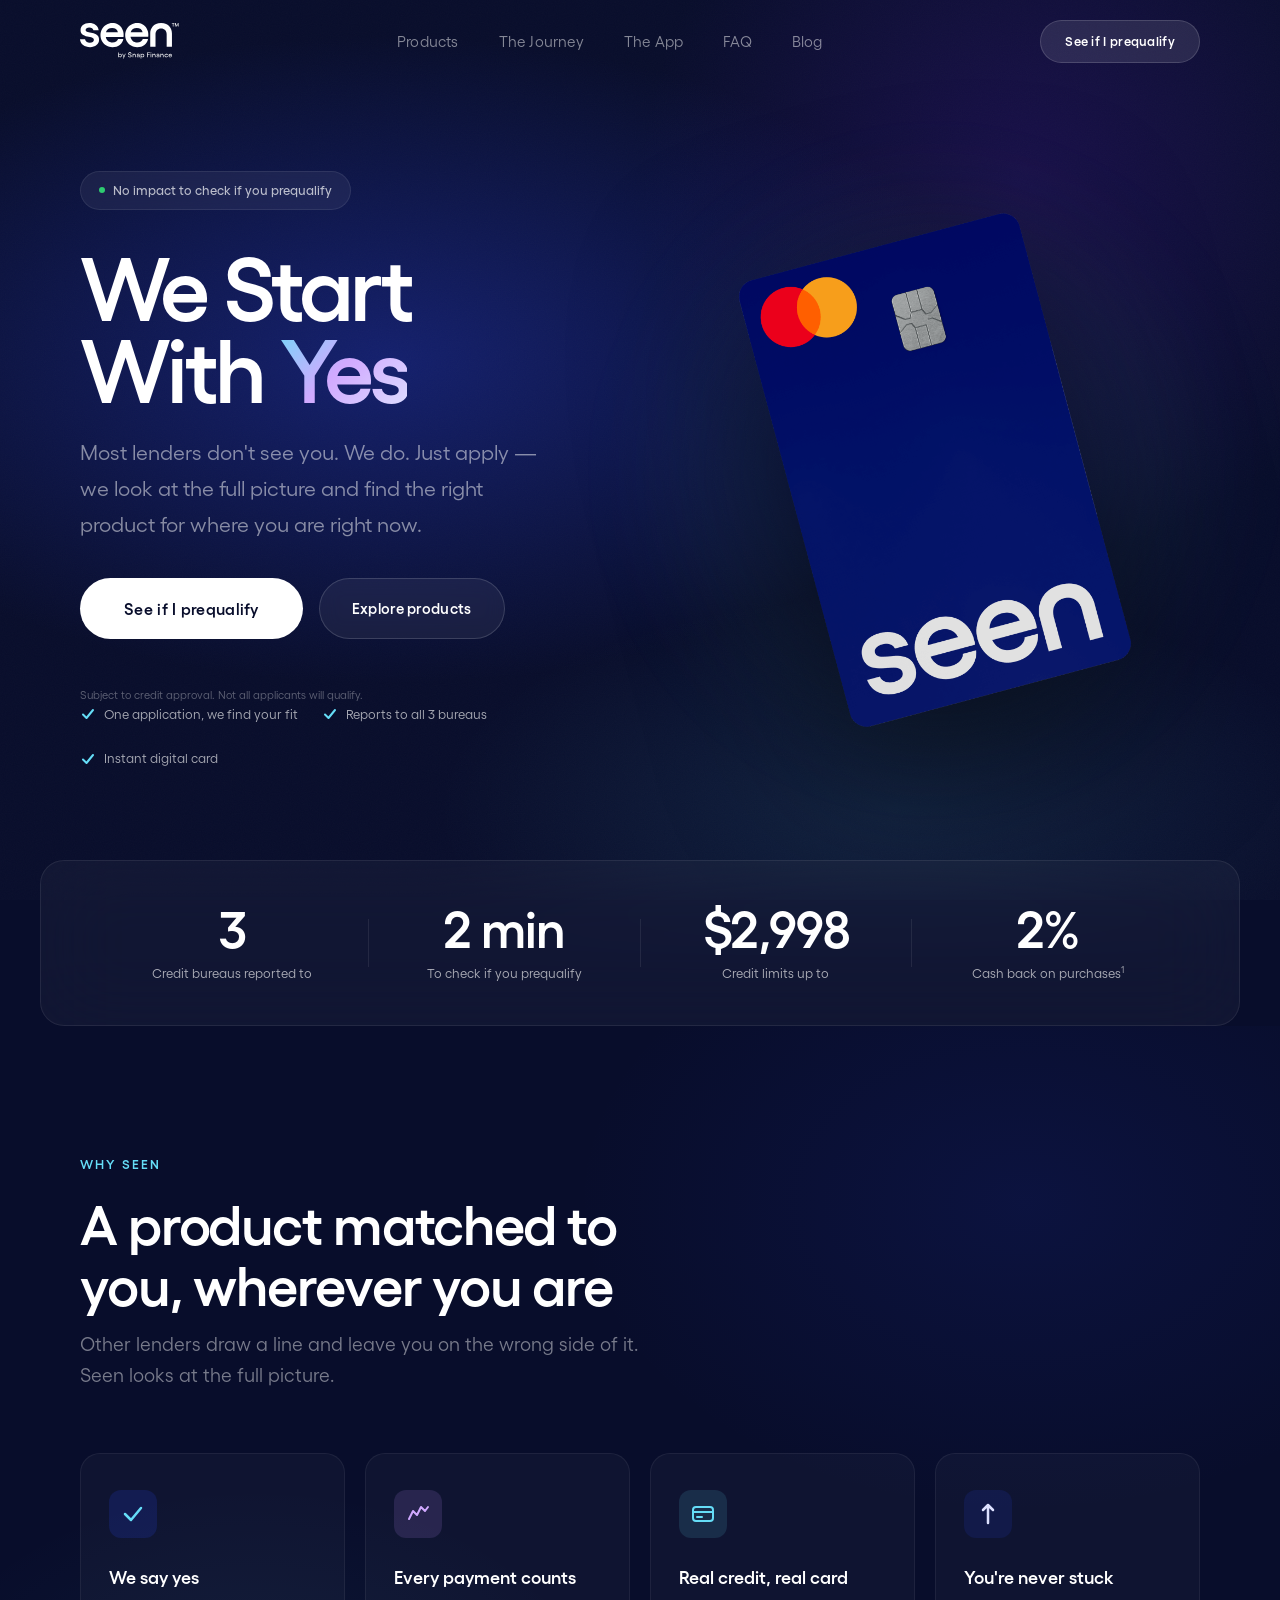
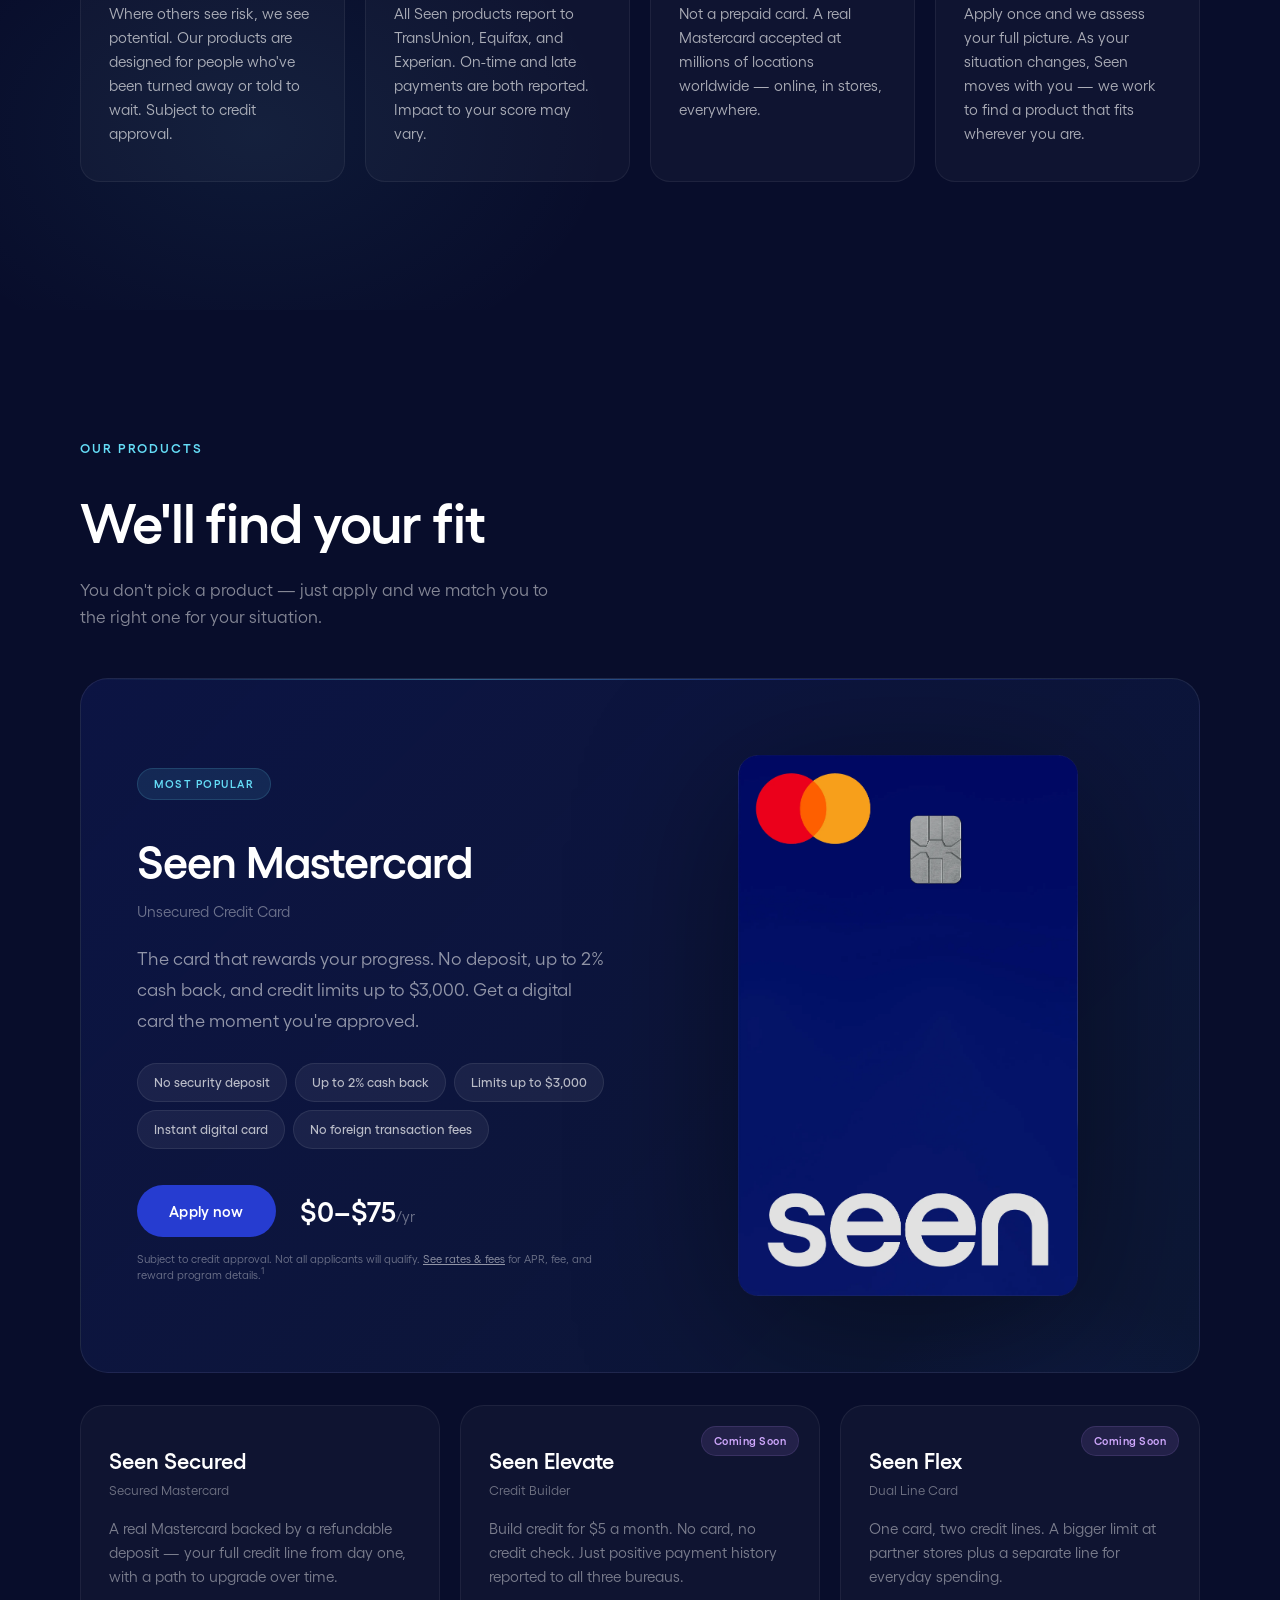
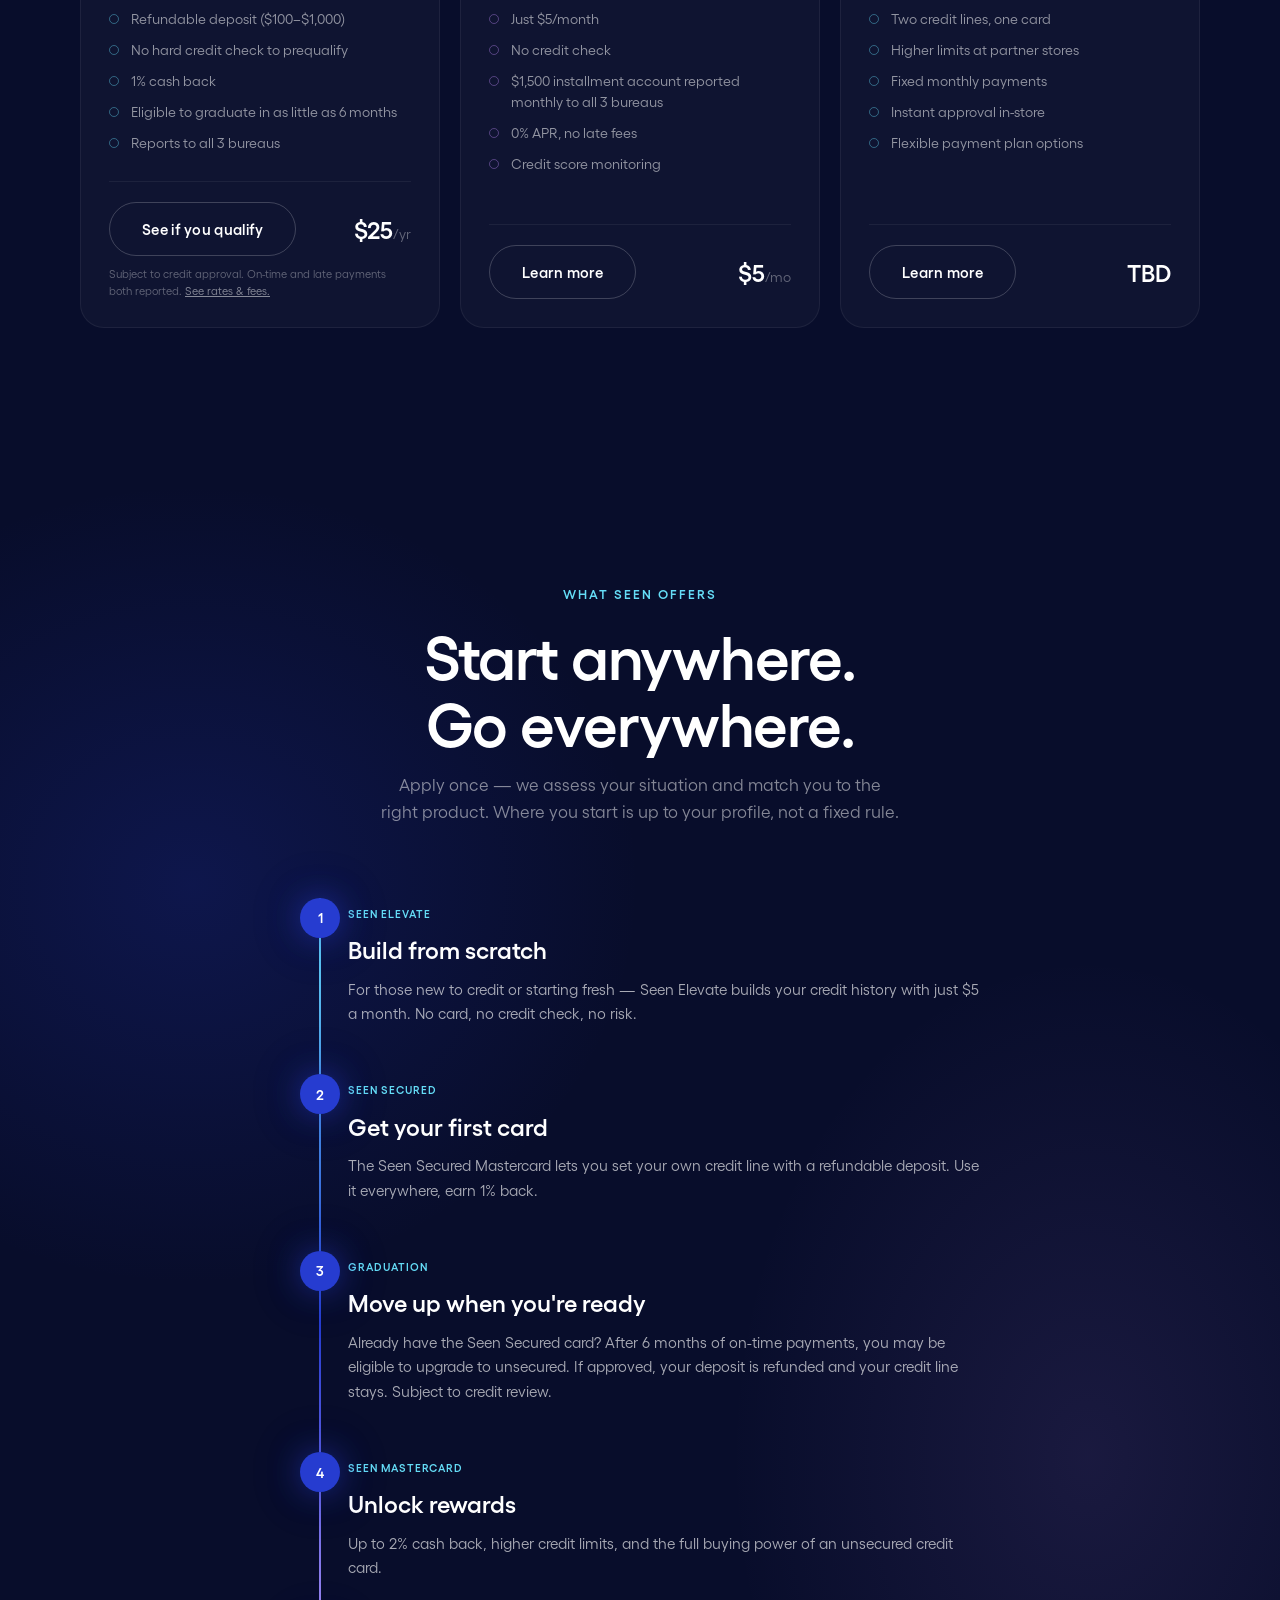
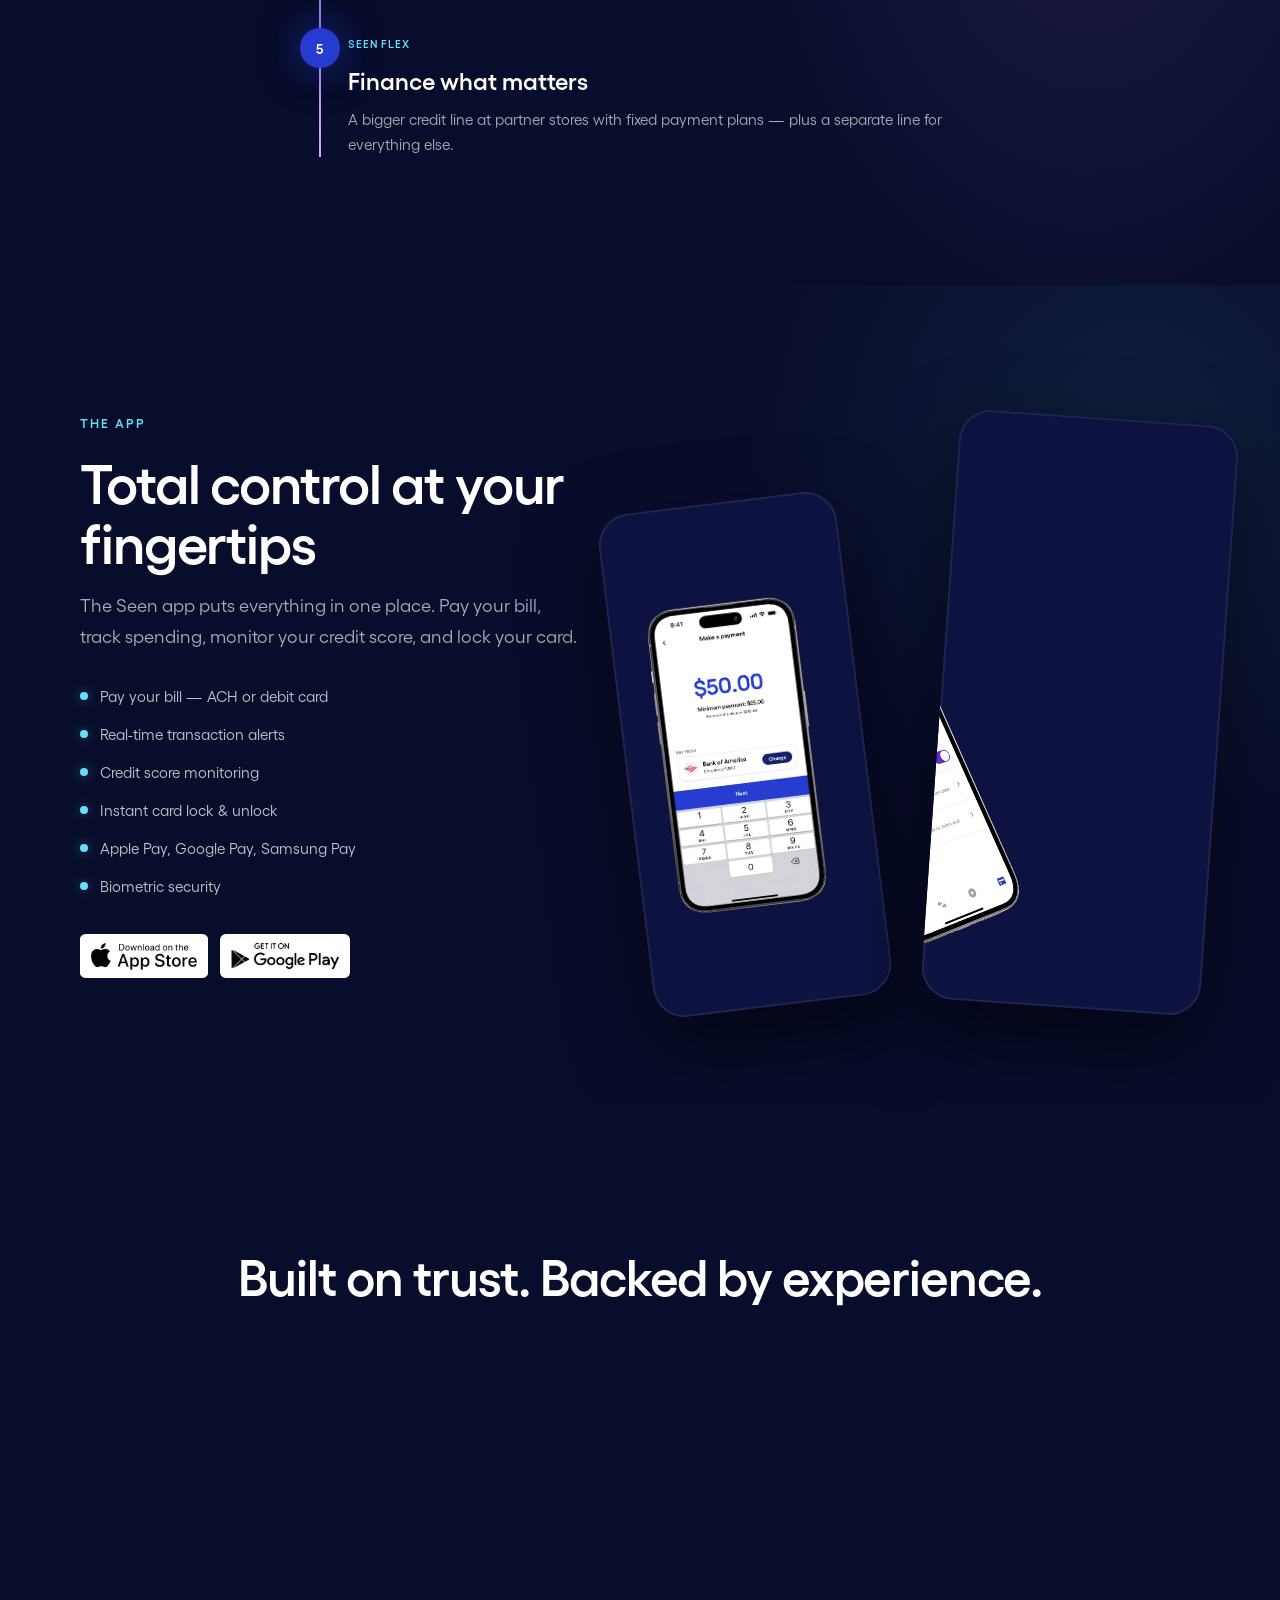
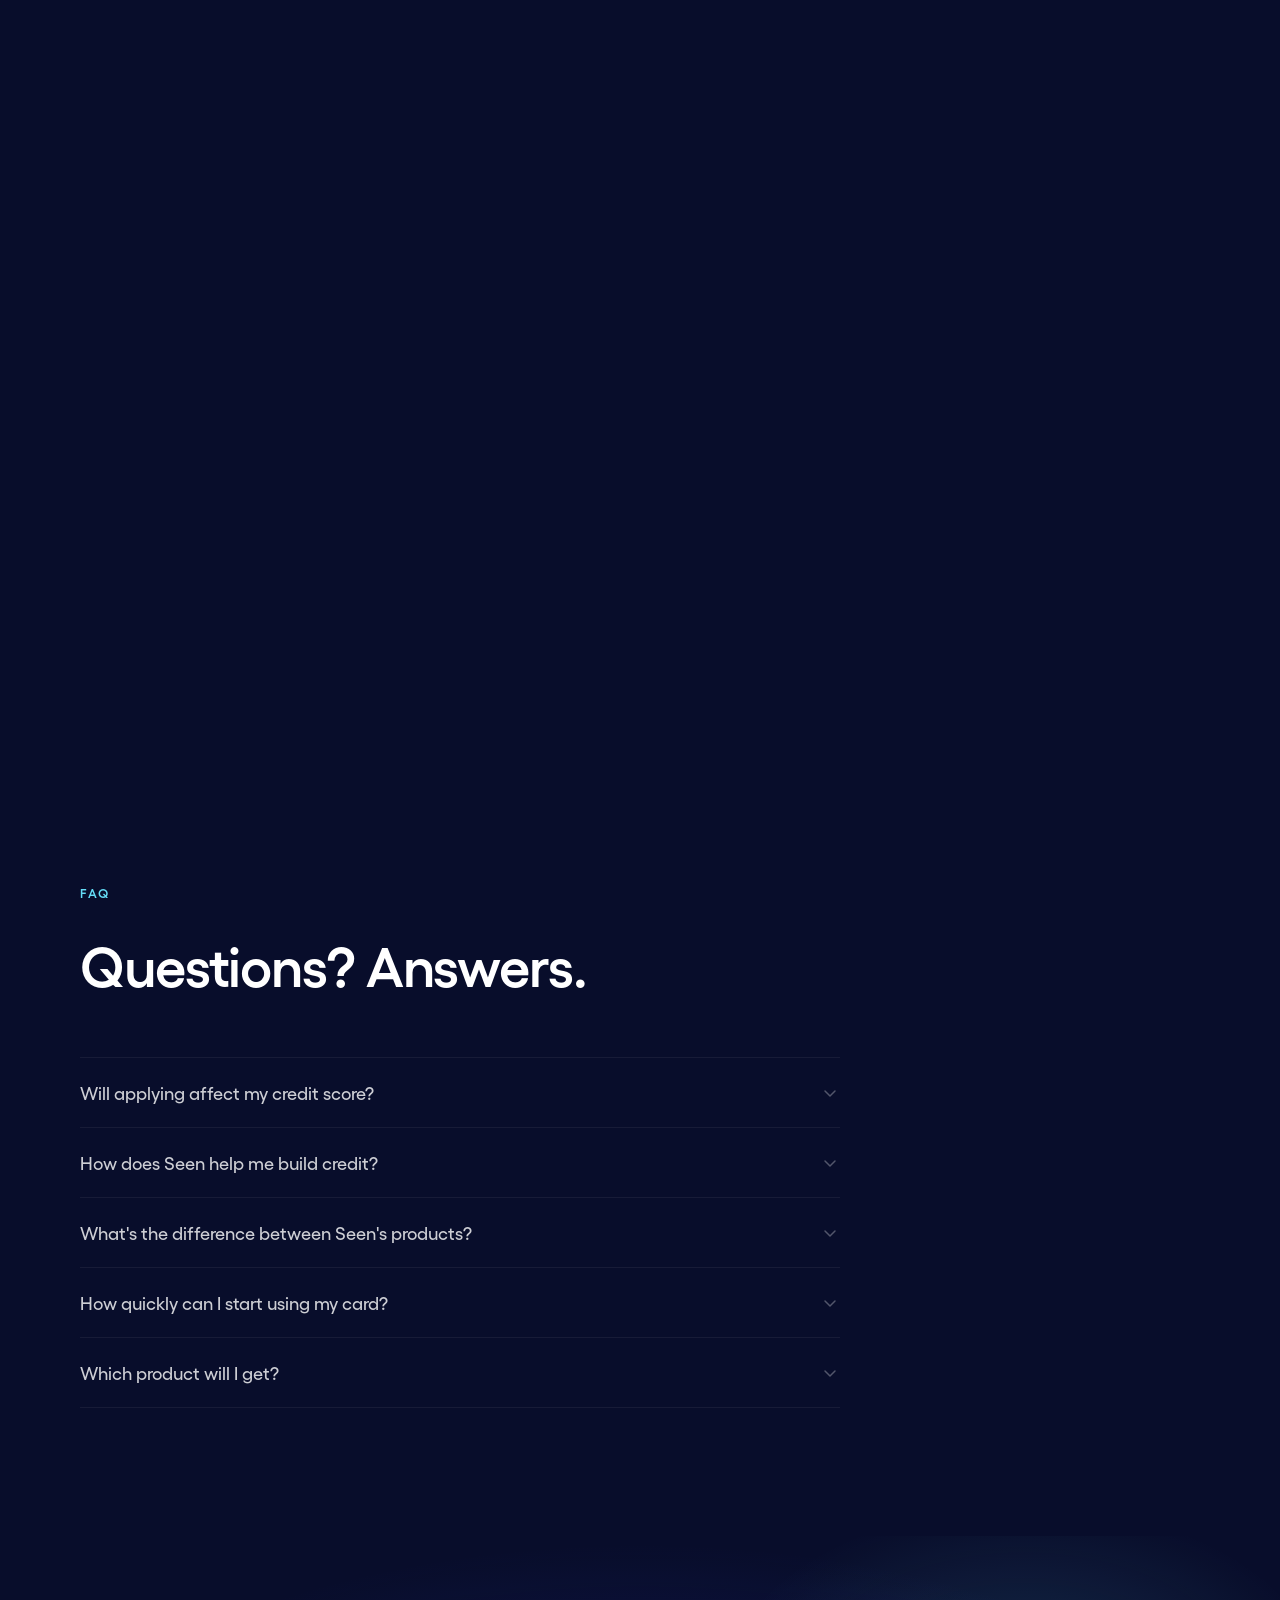
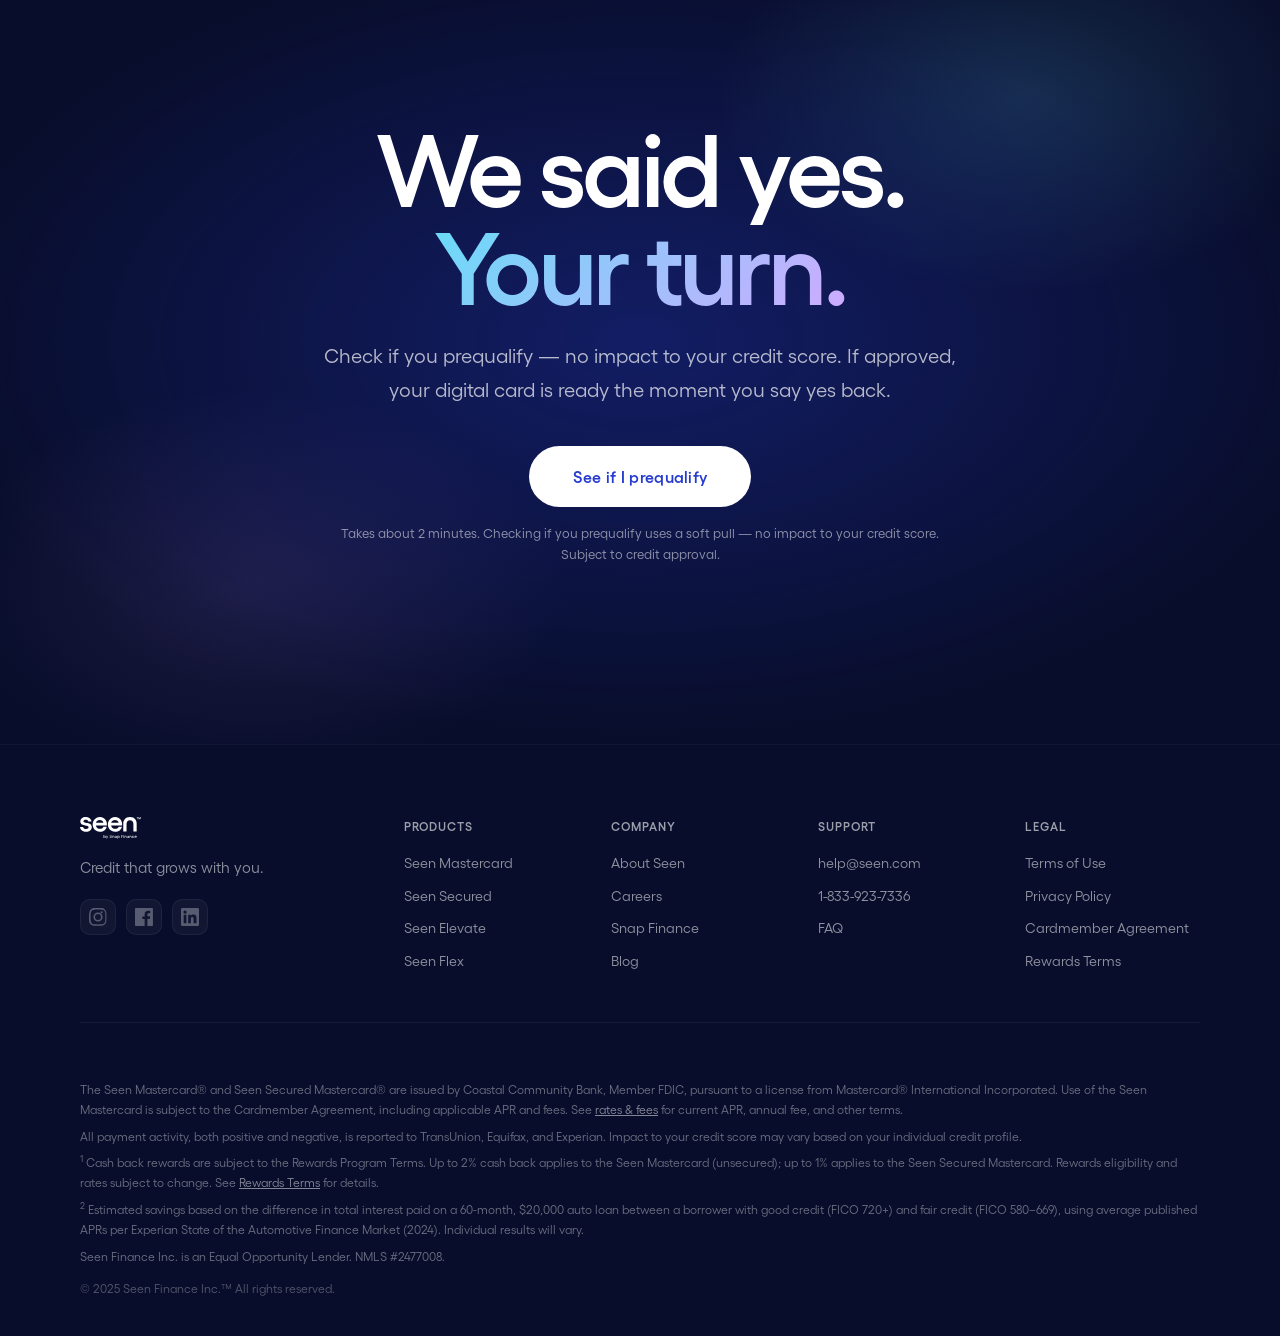
==== commit a5748174: "Add blog page and two SEO-optimized credit education articles to v2 - Add blog index page (The Credi" ====
--- a/v2/index.html
+++ b/v2/index.html
@@ -31,6 +31,7 @@
         <a href="#journey" class="nav__link">The Journey</a>
         <a href="#app" class="nav__link">The App</a>
         <a href="#faq" class="nav__link">FAQ</a>
+        <a href="blog.html" class="nav__link">Blog</a>
       </div>
       <a href="https://app.seen.com/prequalify?utm_medium=organic" class="nav__cta btn btn--small">See if I prequalify</a>
       <button class="nav__burger" id="nav-burger" aria-label="Toggle menu" aria-expanded="false" aria-controls="nav-menu">
@@ -56,7 +57,7 @@
             We Start<br>With <span class="hero__accent">Yes</span>
           </h1>
           <p class="hero__sub" data-reveal="up" data-reveal-delay="200">
-            Most lenders see a number. We see you. Just apply — we look at the full picture and find the right product for where you are right now.
+            Most lenders don't see you. We do. Just apply — we look at the full picture and find the right product for where you are right now.
           </p>
           <div class="hero__actions" data-reveal="up" data-reveal-delay="300">
             <a href="https://app.seen.com/prequalify?utm_medium=organic" class="btn btn--primary btn--large">See if I prequalify</a>
@@ -513,6 +514,7 @@
             <a href="#">About Seen</a>
             <a href="#">Careers</a>
             <a href="https://snapfinance.com/">Snap Finance</a>
+            <a href="blog.html">Blog</a>
           </div>
           <div class="footer__col">
             <h4>Support</h4>
--- a/v2/style.css
+++ b/v2/style.css
@@ -1504,3 +1504,312 @@
   vertical-align: super;
   line-height: 0;
 }
+
+/* ============================================
+   BLOG & ARTICLES
+   ============================================ */
+
+/* Shared page header */
+.page-header {
+  padding: clamp(140px, 15vw, 200px) 0 clamp(60px, 8vw, 100px);
+  position: relative;
+  overflow: hidden;
+  text-align: center;
+}
+.page-header__bg {
+  position: absolute;
+  inset: 0;
+  background:
+    radial-gradient(ellipse 70% 60% at 50% 0%, rgba(38, 60, 208, 0.35) 0%, transparent 70%),
+    radial-gradient(ellipse 40% 40% at 80% 70%, rgba(96, 31, 201, 0.15) 0%, transparent 60%);
+}
+.page-header__noise {
+  position: absolute;
+  inset: 0;
+  opacity: 0.02;
+  background-image: url("data:image/svg+xml,%3Csvg viewBox='0 0 256 256' xmlns='http://www.w3.org/2000/svg'%3E%3Cfilter id='noise'%3E%3CfeTurbulence type='fractalNoise' baseFrequency='0.9' numOctaves='4' stitchTiles='stitch'/%3E%3C/filter%3E%3Crect width='100%25' height='100%25' filter='url(%23noise)'/%3E%3C/svg%3E");
+  background-repeat: repeat;
+  background-size: 256px;
+}
+.page-header__content {
+  position: relative;
+  z-index: 2;
+}
+.page-header__title {
+  font-size: clamp(40px, 6vw, 72px);
+  font-weight: 700;
+  color: var(--white);
+  letter-spacing: -0.04em;
+  line-height: 1;
+  margin-bottom: 20px;
+}
+.page-header__sub {
+  font-size: clamp(16px, 2vw, 19px);
+  color: rgba(255,255,255,0.6);
+  max-width: 540px;
+  margin: 0 auto;
+  line-height: 1.6;
+}
+
+/* Blog listing */
+.blog-section { padding: var(--section-pad) 0; }
+.blog__grid {
+  display: grid;
+  grid-template-columns: repeat(auto-fill, minmax(320px, 1fr));
+  gap: 24px;
+  margin-top: 60px;
+}
+.blog-card {
+  background: rgba(255,255,255,0.03);
+  border: 1px solid rgba(255,255,255,0.07);
+  border-radius: var(--radius);
+  padding: 32px;
+  display: flex;
+  flex-direction: column;
+  gap: 14px;
+  transition: border-color 0.3s var(--ease-out), transform 0.3s var(--ease-out), box-shadow 0.3s;
+  text-decoration: none;
+  color: inherit;
+}
+.blog-card:hover {
+  border-color: rgba(101, 221, 247, 0.3);
+  transform: translateY(-4px);
+  box-shadow: 0 24px 60px rgba(38, 60, 208, 0.18);
+}
+.blog-card__tag {
+  font-size: 12px;
+  font-weight: 600;
+  letter-spacing: 1.5px;
+  text-transform: uppercase;
+  color: var(--accent-cyan);
+}
+.blog-card__title {
+  font-size: clamp(20px, 2.5vw, 24px);
+  font-weight: 700;
+  color: var(--white);
+  line-height: 1.2;
+  letter-spacing: -0.02em;
+}
+.blog-card__excerpt {
+  font-size: 15px;
+  color: rgba(255,255,255,0.55);
+  line-height: 1.65;
+  flex: 1;
+}
+.blog-card__footer {
+  display: flex;
+  align-items: center;
+  justify-content: space-between;
+  padding-top: 16px;
+  border-top: 1px solid rgba(255,255,255,0.06);
+  margin-top: auto;
+}
+.blog-card__read-time { font-size: 13px; color: rgba(255,255,255,0.35); }
+.blog-card__cta {
+  font-size: 14px;
+  font-weight: 600;
+  color: var(--accent-cyan);
+  display: flex;
+  align-items: center;
+  gap: 4px;
+  transition: gap 0.2s;
+}
+.blog-card:hover .blog-card__cta { gap: 8px; }
+
+/* Article header */
+.article-header {
+  padding: clamp(140px, 15vw, 200px) 0 clamp(60px, 8vw, 80px);
+  position: relative;
+  overflow: hidden;
+  text-align: center;
+}
+.article-header__bg {
+  position: absolute;
+  inset: 0;
+  background:
+    radial-gradient(ellipse 70% 60% at 50% 0%, rgba(38, 60, 208, 0.35) 0%, transparent 70%),
+    radial-gradient(ellipse 40% 40% at 80% 70%, rgba(96, 31, 201, 0.15) 0%, transparent 60%);
+}
+.article-header__noise {
+  position: absolute;
+  inset: 0;
+  opacity: 0.02;
+  background-image: url("data:image/svg+xml,%3Csvg viewBox='0 0 256 256' xmlns='http://www.w3.org/2000/svg'%3E%3Cfilter id='noise'%3E%3CfeTurbulence type='fractalNoise' baseFrequency='0.9' numOctaves='4' stitchTiles='stitch'/%3E%3C/filter%3E%3Crect width='100%25' height='100%25' filter='url(%23noise)'/%3E%3C/svg%3E");
+  background-repeat: repeat;
+  background-size: 256px;
+}
+.article-header__content {
+  position: relative;
+  z-index: 2;
+  max-width: 820px;
+  margin: 0 auto;
+}
+.article-header__breadcrumb {
+  display: flex;
+  align-items: center;
+  justify-content: center;
+  gap: 6px;
+  font-size: 13px;
+  color: rgba(255,255,255,0.4);
+  margin-bottom: 20px;
+}
+.article-header__breadcrumb a { color: rgba(255,255,255,0.4); transition: color 0.2s; }
+.article-header__breadcrumb a:hover { color: var(--white); }
+.article-header__breadcrumb span { opacity: 0.35; }
+.article-header__cat {
+  display: inline-block;
+  font-size: 12px;
+  font-weight: 600;
+  letter-spacing: 1.5px;
+  text-transform: uppercase;
+  color: var(--accent-cyan);
+  margin-bottom: 20px;
+}
+.article-header__title {
+  font-size: clamp(30px, 5vw, 58px);
+  font-weight: 700;
+  color: var(--white);
+  letter-spacing: -0.035em;
+  line-height: 1.08;
+  margin-bottom: 28px;
+}
+.article-header__meta {
+  display: flex;
+  align-items: center;
+  justify-content: center;
+  gap: 24px;
+  flex-wrap: wrap;
+  font-size: 13px;
+  color: rgba(255,255,255,0.4);
+}
+.article-header__meta-item { display: flex; align-items: center; gap: 6px; }
+
+/* Article body */
+.article-section { padding: clamp(60px, 8vw, 100px) 0; }
+.article-container {
+  max-width: 740px;
+  margin: 0 auto;
+  padding: 0 var(--container-pad);
+}
+.article-body {
+  font-size: 17px;
+  line-height: 1.75;
+  color: rgba(255,255,255,0.72);
+}
+.article-body > * + * { margin-top: 1.4em; }
+.article-body h2 {
+  font-size: clamp(22px, 3vw, 30px);
+  font-weight: 700;
+  color: var(--white);
+  letter-spacing: -0.025em;
+  line-height: 1.2;
+  margin-top: 2.8em;
+  margin-bottom: 0.6em;
+  padding-top: 1.6em;
+  border-top: 1px solid rgba(255,255,255,0.07);
+}
+.article-body h2:first-child { margin-top: 0; padding-top: 0; border-top: none; }
+.article-body h3 {
+  font-size: clamp(17px, 2vw, 21px);
+  font-weight: 700;
+  color: var(--white);
+  letter-spacing: -0.02em;
+  line-height: 1.3;
+  margin-top: 2em;
+  margin-bottom: 0.4em;
+}
+.article-body p { color: rgba(255,255,255,0.7); }
+.article-body strong { color: var(--white); font-weight: 600; }
+.article-body a { color: var(--accent-cyan); text-decoration: underline; text-underline-offset: 3px; }
+.article-body a:hover { color: var(--white); }
+.article-body ul, .article-body ol {
+  padding-left: 1.5em;
+  display: flex;
+  flex-direction: column;
+  gap: 8px;
+}
+.article-body ul { list-style: disc; }
+.article-body ol { list-style: decimal; }
+.article-body li { color: rgba(255,255,255,0.7); }
+.article-body li::marker { color: var(--accent-cyan); }
+
+/* Callout box */
+.article-highlight {
+  background: rgba(38, 60, 208, 0.1);
+  border: 1px solid rgba(38, 60, 208, 0.22);
+  border-left: 3px solid var(--brand);
+  border-radius: var(--radius-sm);
+  padding: 20px 24px;
+}
+.article-highlight p { color: rgba(255,255,255,0.8) !important; font-size: 15px; margin: 0 !important; }
+
+/* Stat callout */
+.article-stat {
+  text-align: center;
+  padding: 40px;
+  background: rgba(101, 221, 247, 0.05);
+  border: 1px solid rgba(101, 221, 247, 0.13);
+  border-radius: var(--radius);
+}
+.article-stat__number {
+  display: block;
+  font-size: clamp(40px, 5vw, 56px);
+  font-weight: 700;
+  color: var(--accent-cyan);
+  letter-spacing: -0.04em;
+  line-height: 1;
+}
+.article-stat__label { display: block; font-size: 14px; color: rgba(255,255,255,0.5); margin-top: 8px; }
+
+/* Score factors */
+.score-factors { display: flex; flex-direction: column; gap: 10px; margin: 1.5em 0; }
+.score-factor {
+  display: flex;
+  align-items: center;
+  gap: 16px;
+  background: rgba(255,255,255,0.025);
+  border: 1px solid rgba(255,255,255,0.06);
+  border-radius: var(--radius-sm);
+  padding: 14px 18px;
+}
+.score-factor__bar-wrap { flex: 1; }
+.score-factor__label { font-size: 14px; font-weight: 600; color: var(--white); margin-bottom: 6px; }
+.score-factor__bar { height: 4px; background: rgba(255,255,255,0.08); border-radius: 2px; overflow: hidden; }
+.score-factor__fill { height: 100%; border-radius: 2px; background: linear-gradient(90deg, var(--brand), var(--accent-cyan)); }
+.score-factor__pct { font-size: 13px; font-weight: 700; color: var(--accent-cyan); white-space: nowrap; }
+
+/* Article CTA box */
+.article-cta-box {
+  background: linear-gradient(135deg, rgba(38, 60, 208, 0.18), rgba(96, 31, 201, 0.12));
+  border: 1px solid rgba(38, 60, 208, 0.28);
+  border-radius: var(--radius);
+  padding: clamp(32px, 5vw, 56px);
+  text-align: center;
+  margin-top: 60px;
+}
+.article-cta-box h2 {
+  font-size: clamp(22px, 3vw, 34px) !important;
+  font-weight: 700;
+  color: var(--white) !important;
+  letter-spacing: -0.03em;
+  margin: 0 0 12px !important;
+  padding: 0 !important;
+  border: none !important;
+}
+.article-cta-box p {
+  color: rgba(255,255,255,0.6) !important;
+  font-size: 16px;
+  margin: 0 auto 28px !important;
+  max-width: 480px;
+}
+
+/* Related articles */
+.related-section { padding: var(--section-pad) 0; border-top: 1px solid rgba(255,255,255,0.06); }
+.related-section__header { margin-bottom: 40px; }
+
+/* Blog responsive */
+@media (max-width: 768px) {
+  .blog__grid { grid-template-columns: 1fr; }
+  .score-factor { flex-wrap: wrap; }
+  .article-header__meta { gap: 14px; }
+}
